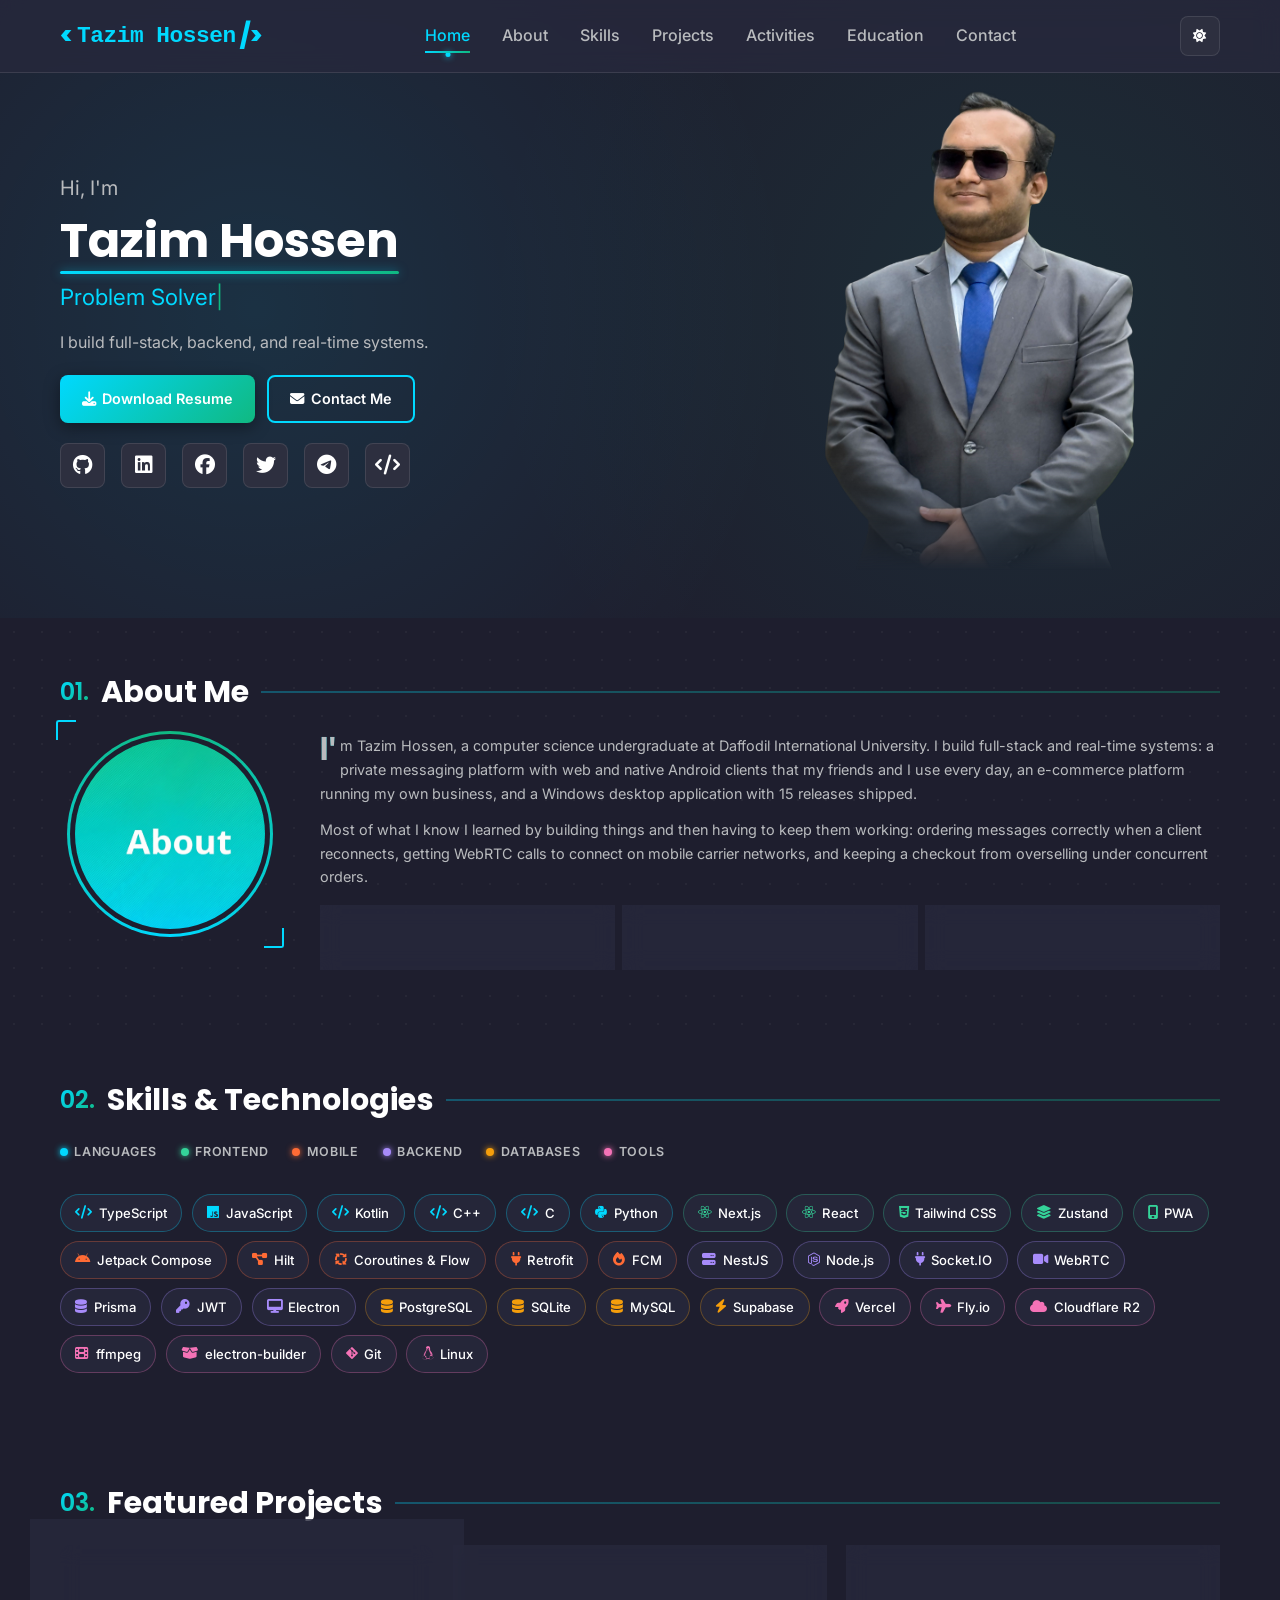
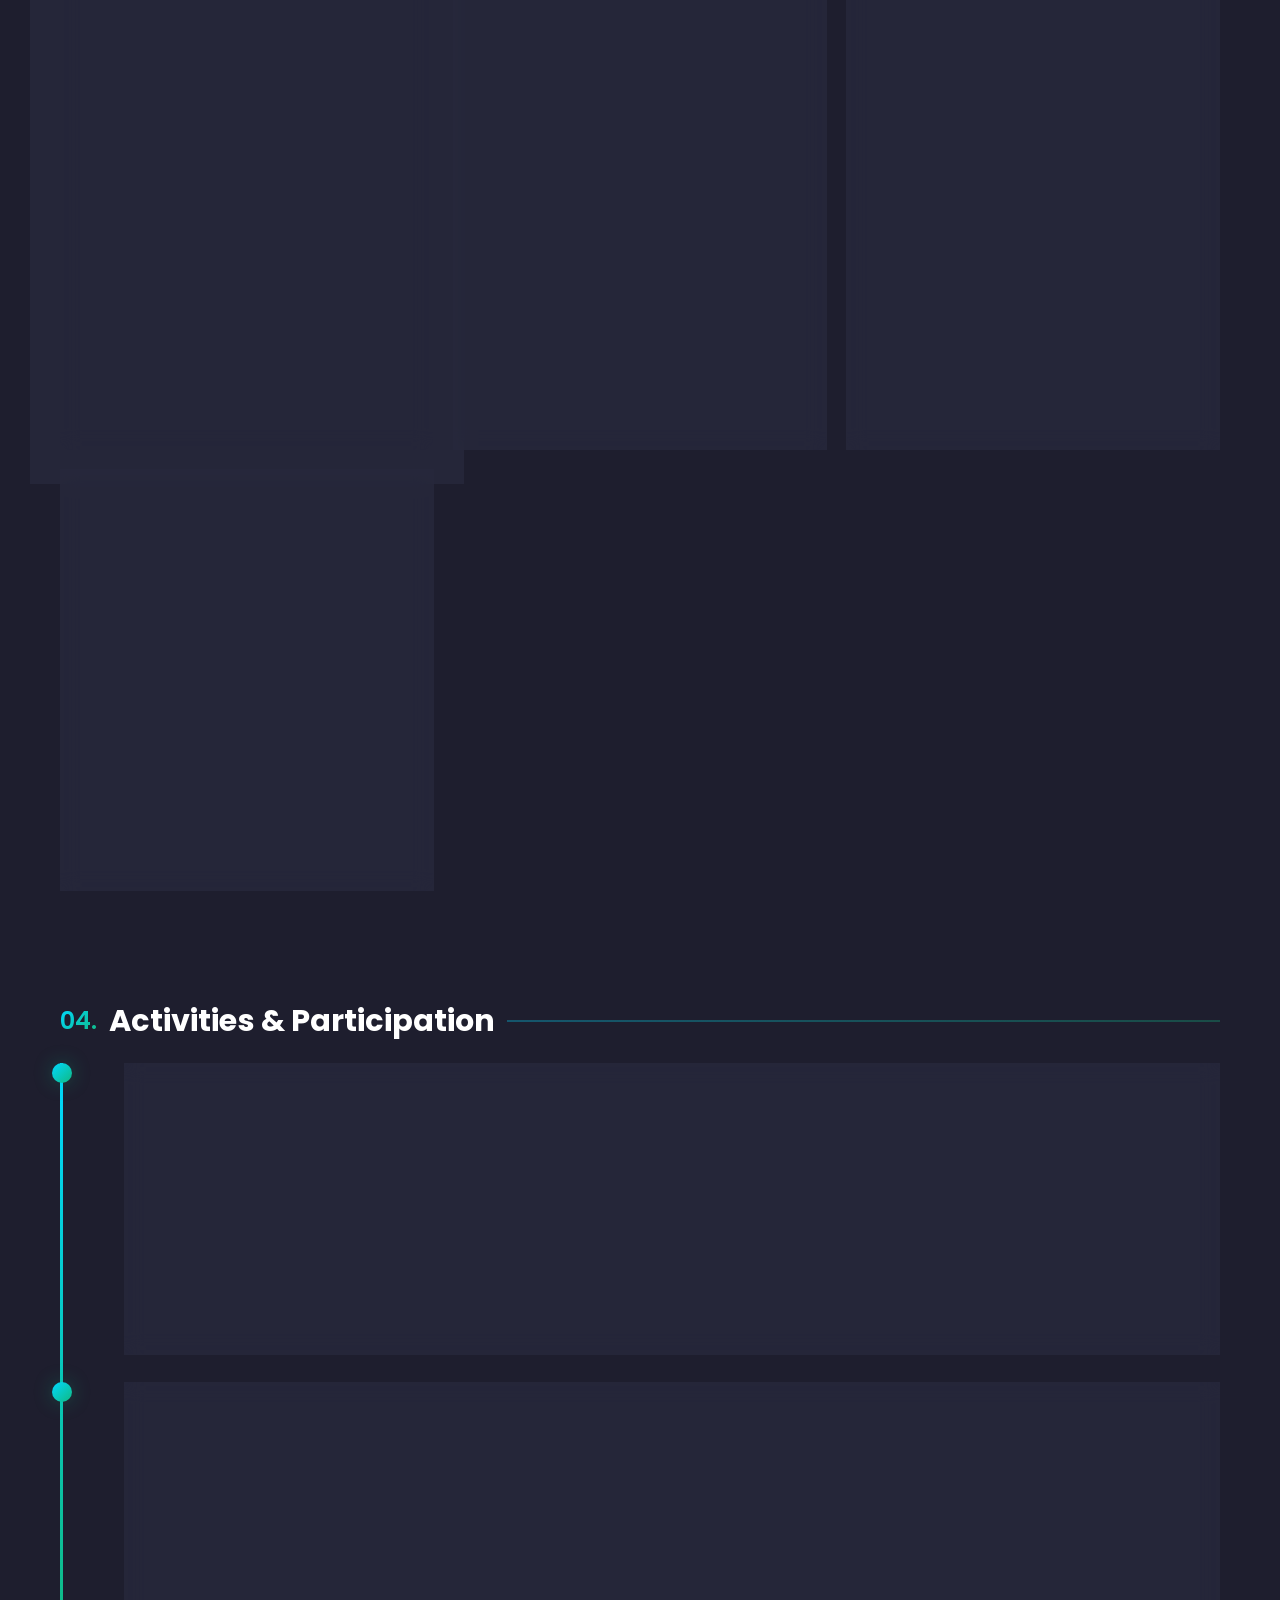
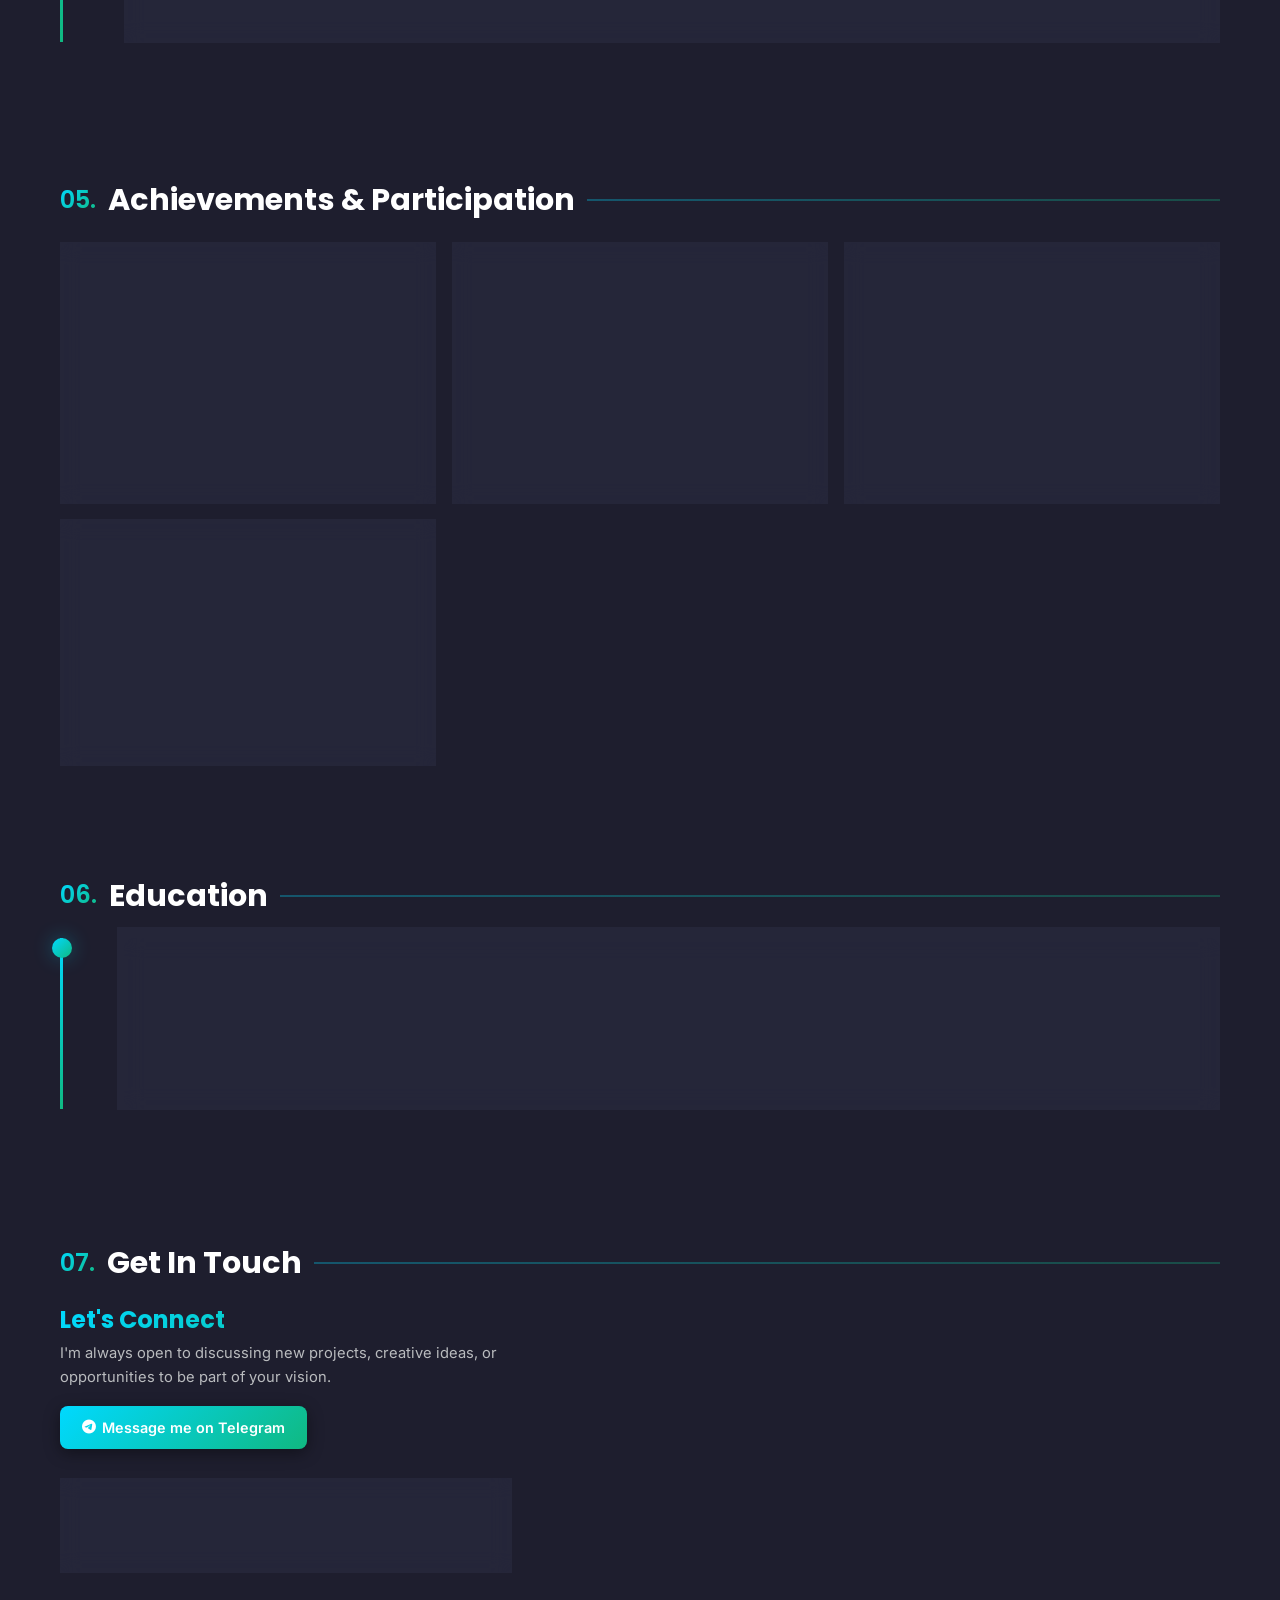
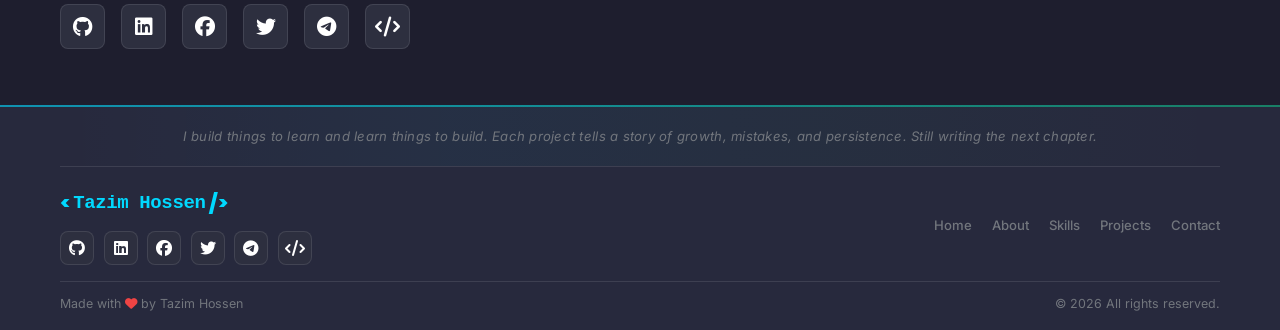
==== index.html @ f62562db "Remove every em and en dash from the site 72 of them across the pages, the data file and the resume." ====
<!DOCTYPE html>
<html lang="en">
<head>
    <meta charset="UTF-8">
    <meta name="viewport" content="width=device-width, initial-scale=1.0">
    <meta name="description" content="Portfolio of a Junior Software Engineer specializing in full-stack web development">
    <meta name="keywords" content="Software Engineer, Web Developer, Portfolio, Bangladesh, Full-stack Developer">
    <meta name="author" content="">
    
    <!-- Open Graph Meta Tags -->
    <meta property="og:title" content="Portfolio - Junior Software Engineer">
    <meta property="og:description" content="Explore my portfolio showcasing web development projects and skills">
    <meta property="og:type" content="website">
    <meta property="og:image" content="assets/images/og-image.jpg">
    
    <title>Tazim Hossen | Portfolio | Computer Science Student | Software Engineering</title>

    <link rel="icon"
type="image/png"
sizes="512x512"
href="/favicon.png">

<meta
name="description"
content="Portfolio of Tazim Hossen, Computer Science student at Daffodil International University. Projects, software development, AI and research interests.">

<meta name="author" content="Tazim Hossen">

<link rel="canonical" href="https://tazim.dev">

<meta property="og:title"
content="Tazim Hossen | Portfolio">

<meta
property="og:description"
content="Projects, software development, AI and research interests">

<meta property="og:url"
content="https://tazim.dev">

<meta property="og:type"
content="website">

<meta property="og:image"
content="https://tazim.dev/og.png">

<script type="application/ld+json">
{
"@context":"https://schema.org",
"@type":"Person",
"name":"Tazim Hossen",
"url":"https://tazim.dev",
"jobTitle":"Computer Science Student",
"alumniOf":"Daffodil International University",
"sameAs":[
"https://github.com/cthboss001",
"https://www.linkedin.com/in/tazimhossen/",
"https://www.youtube.com/@tazimhossen"
]
}
</script>
    
    <!-- Google Fonts -->
    <link rel="preconnect" href="https://fonts.googleapis.com">
    <link rel="preconnect" href="https://fonts.gstatic.com" crossorigin>
    <link href="https://fonts.googleapis.com/css2?family=Inter:wght@300;400;500;600;700&family=Poppins:wght@300;400;500;600;700;800&display=swap" rel="stylesheet">
    
    <!-- Font Awesome 6 -->
    <link rel="stylesheet" href="https://cdnjs.cloudflare.com/ajax/libs/font-awesome/6.4.0/css/all.min.css">
    
    <!-- Custom CSS -->
    <link rel="stylesheet" href="css/style.css">
</head>
<body>

    <!-- Navigation -->
    <nav class="navbar" id="navbar">
        <div class="container nav-container">
            <a href="#home" class="logo">
                <span class="logo-bracket">&lt;</span>
                <span class="logo-text" id="nav-name">Tazim Hossen</span>
                <span class="logo-bracket">/&gt;</span>
            </a>
            
            <ul class="nav-menu" id="nav-menu">
                <li><a href="#home" class="nav-link active">Home</a></li>
                <li><a href="#about" class="nav-link">About</a></li>
                <li><a href="#skills" class="nav-link">Skills</a></li>
                <li><a href="#projects" class="nav-link">Projects</a></li>
                <li><a href="#experience" class="nav-link">Activities</a></li>
                <li><a href="#education" class="nav-link">Education</a></li>
                <li><a href="#contact" class="nav-link">Contact</a></li>
            </ul>
            
            <div class="nav-actions">
                <button class="theme-toggle" id="theme-toggle" aria-label="Toggle dark/light mode">
                    <i class="fas fa-moon"></i>
                </button>
                <button class="hamburger" id="hamburger" aria-label="Toggle menu">
                    <span></span>
                    <span></span>
                    <span></span>
                </button>
            </div>
        </div>
    </nav>

    <!-- Hero Section -->
    <section class="hero" id="home">
        <div class="hero-background"></div>
        <div class="container hero-container">
            <div class="hero-content">
                <div class="hero-text">
                    <p class="hero-greeting">Hi, I'm</p>
                    <h1 class="hero-name" id="hero-name">Tazim Hossen</h1>
                    <div class="hero-title">
                        <span class="typing-text" id="typing-text"></span>
                        <span class="cursor">|</span>
                    </div>
                    <p class="hero-description" id="hero-description">
                        I build full-stack, backend, and real-time systems.
                    </p>
                    <div class="hero-buttons">
                        <a href="assets/Tazim_Hossen_Resume.html" class="btn btn-primary" id="download-resume">
                            <i class="fas fa-download"></i>
                            Download Resume
                        </a>
                        <a href="#contact" class="btn btn-secondary">
                            <i class="fas fa-envelope"></i>
                            Contact Me
                        </a>
                    </div>
                    <div class="hero-social" id="hero-social">
                        <!-- Social icons will be inserted by JS -->
                    </div>
                </div>
                <div class="hero-image">
                    <div class="image-wrapper" id="image-wrapper">
                        <img src="assets/images/unnamed.png" alt="Profile" id="profile-image" loading="lazy">
                    </div>
                </div>
            </div>
        </div>
        <div class="scroll-indicator">
            <a href="#about">
                <i class="fas fa-chevron-down"></i>
            </a>
        </div>
    </section>

    <!-- About Section -->
    <section class="about section" id="about">
        <div class="container">
            <h2 class="section-title">
                <span class="title-number">01.</span>
                About Me
                <span class="title-line"></span>
            </h2>
            <div class="about-content">
                <div class="about-image">
                    <div class="about-image-wrapper">
                        <img src="assets/images/about.jpg" alt="About" loading="lazy">
                        <div class="about-image-border"></div>
                    </div>
                </div>
                <div class="about-text">
                    <p class="about-bio" id="about-bio"></p>
                    <p class="about-objective" id="about-objective"></p>
                    <div class="about-info">
                        <div class="info-card" id="info-location">
                            <i class="fas fa-map-marker-alt"></i>
                            <div>
                                <span class="info-label">Location</span>
                                <span class="info-value"></span>
                            </div>
                        </div>
                        <div class="info-card" id="info-email">
                            <i class="fas fa-envelope"></i>
                            <div>
                                <span class="info-label">Email</span>
                                <span class="info-value"></span>
                            </div>
                        </div>
                        <div class="info-card" id="info-telegram">
                            <i class="fab fa-telegram-plane"></i>
                            <div>
                                <span class="info-label">Telegram</span>
                                <a class="info-value" id="info-telegram-link" target="_blank"></a>
                            </div>
                        </div>
                    </div>
                </div>
            </div>
        </div>
    </section>

    <!-- Skills Section -->
    <section class="skills section" id="skills">
        <div class="container">
            <h2 class="section-title">
                <span class="title-number">02.</span>
                Skills & Technologies
                <span class="title-line"></span>
            </h2>
        </div>
        <div class="container">
            <div class="skill-legend" id="skill-legend"></div>
            <div class="skill-wall" id="skill-wall"></div>
        </div>
    </section>

    <!-- Projects Section -->
    <section class="projects section" id="projects">
        <div class="container">
            <h2 class="section-title">
                <span class="title-number">03.</span>
                Featured Projects
                <span class="title-line"></span>
            </h2>
            <div class="projects-grid" id="projects-grid">
                <!-- Projects will be inserted by JS -->
            </div>
        </div>
    </section>

    <!-- Experience Section -->
    <section class="experience section" id="experience">
        <div class="container">
            <h2 class="section-title">
                <span class="title-number">04.</span>
                Activities & Participation
                <span class="title-line"></span>
            </h2>
            <div class="experience-timeline" id="experience-timeline">
                <!-- Experience items will be inserted by JS -->
            </div>
        </div>
    </section>

    <!-- Certifications Section -->
    <section class="certifications section" id="certifications">
        <div class="container">
            <h2 class="section-title">
                <span class="title-number">05.</span>
                Achievements & Participation
                <span class="title-line"></span>
            </h2>
            <div class="certifications-grid" id="certifications-grid">
                <!-- Certifications will be inserted by JS -->
            </div>
        </div>
    </section>

    <!-- Education Section -->
    <section class="education section" id="education">
        <div class="container">
            <h2 class="section-title">
                <span class="title-number">06.</span>
                Education
                <span class="title-line"></span>
            </h2>
            <div class="education-timeline" id="education-timeline">
                <!-- Education items will be inserted by JS -->
            </div>
        </div>
    </section>

    <!-- Contact Section -->
    <section class="contact section" id="contact">
        <div class="container">
            <h2 class="section-title">
                <span class="title-number">07.</span>
                Get In Touch
                <span class="title-line"></span>
            </h2>
            <div class="contact-content contact-centered">
                <div class="contact-info">
                    <h3>Let's Connect</h3>
                    <p>I'm always open to discussing new projects, creative ideas, or opportunities to be part of your vision.</p>
                    <div class="connect-cta">
                        <a href="https://t.me/tazimhossen001" target="_blank" rel="noopener noreferrer" class="btn btn-primary connect-telegram">
                            <i class="fa-brands fa-telegram"></i>
                            Message me on Telegram
                        </a>
                    </div>
                    <div class="contact-details">
                        <div class="contact-item" id="contact-email">
                            <i class="fas fa-envelope"></i>
                            <div>
                                <span class="contact-label">Email</span>
                                <a href="mailto:contact@tazim.dev" class="contact-value">contact@tazim.dev</a>
                            </div>
                        </div>
                    </div>
                    <div class="contact-social" id="contact-social">
                        <!-- Social icons will be inserted by JS -->
                    </div>
                </div>
            </div>
        </div>
    </section>

    <!-- Footer -->
    <footer class="footer">
        <!-- gradient top line handled by CSS ::before -->
        <div class="container">

            <!-- Motto banner -->
            <div class="footer-motto">
                <span class="footer-motto-text">I build things to learn and learn things to build. Each project tells a story of growth, mistakes, and persistence. Still writing the next chapter.</span>
            </div>

            <!-- Main row -->
            <div class="footer-main">
                <!-- Brand -->
                <div class="footer-brand">
                    <div class="footer-logo">
                        <span class="logo-bracket">&lt;</span>
                        <span class="logo-text" id="footer-name">Tazim Hossen</span>
                        <span class="logo-bracket">/&gt;</span>
                    </div>
                    <div class="footer-social" id="footer-social"></div>
                </div>

                <!-- Visitor Stats -->
                <div class="visitor-stats" id="visitor-widget" aria-label="Site visitor statistics">
                    <div class="visitor-stat">
                        <i class="fas fa-eye" aria-hidden="true"></i>
                        <div class="visitor-stat-content">
                            <span class="visitor-label">Today</span>
                            <span class="visitor-count" id="stat-daily">…</span>
                        </div>
                    </div>
                    <div class="visitor-divider" aria-hidden="true"></div>
                    <div class="visitor-stat">
                        <i class="fas fa-users" aria-hidden="true"></i>
                        <div class="visitor-stat-content">
                            <span class="visitor-label">All-time</span>
                            <span class="visitor-count" id="stat-alltime">…</span>
                        </div>
                    </div>
                </div>

                <!-- Nav -->
                <nav class="footer-nav">
                    <a href="#home">Home</a>
                    <a href="#about">About</a>
                    <a href="#skills">Skills</a>
                    <a href="#projects">Projects</a>
                    <a href="#contact">Contact</a>
                </nav>
            </div>

            <!-- Bottom bar -->
            <div class="footer-bottom">
                <p>Made with <i class="fas fa-heart"></i> by <span id="footer-author">Tazim Hossen</span></p>
                <p>&copy; <span id="current-year"></span> All rights reserved.</p>
            </div>

        </div>
    </footer>

    <!-- Scroll to Top Button -->
    <button class="scroll-top" id="scroll-top" aria-label="Scroll to top">
        <i class="fas fa-arrow-up"></i>
    </button>

    <!-- Scroll Progress Bar -->
    <div class="scroll-progress" id="scroll-progress"></div>

    <!-- Scripts -->
    <script src="js/data.js"></script>
    <script src="js/script.js"></script>
    <script src="js/visitors.js"></script>

</body>
</html>
---- css/style.css ----
/* ========================================
   Discord-Inspired Portfolio - CSS
   Color Theme: Cyan (#00D9FF / #0891B2) & Light Green (#10B981 / #34D399)
   ======================================== */

/* ========================================
   CSS Custom Properties (Easy Theming)
   ======================================== */
:root {
  /* Primary Colors */
  --color-cyan: #00D9FF;
  --color-cyan-dark: #0891B2;
  --color-green: #10B981;
  --color-green-light: #34D399;
  
  /* Background Colors - Dark Theme */
  --bg-primary: #1e1e2e;
  --bg-secondary: #27293d;
  --bg-tertiary: #2d2f3f;
  --bg-card: rgba(39, 41, 61, 0.8);
  
  /* Text Colors */
  --text-primary: #ffffff;
  --text-secondary: #b9bbbe;
  --text-muted: #72767d;
  
  /* Accent Colors */
  --accent-gradient: linear-gradient(135deg, var(--color-cyan), var(--color-green));
  --accent-gradient-hover: linear-gradient(135deg, var(--color-green), var(--color-cyan));
  
  /* UI Colors */
  --border-color: rgba(255, 255, 255, 0.1);
  --shadow-sm: 0 2px 8px rgba(0, 0, 0, 0.3);
  --shadow-md: 0 4px 16px rgba(0, 0, 0, 0.4);
  --shadow-lg: 0 8px 32px rgba(0, 0, 0, 0.5);
  --shadow-glow-cyan: 0 0 20px rgba(0, 217, 255, 0.3);
  --shadow-glow-green: 0 0 20px rgba(16, 185, 129, 0.3);
  
  /* Spacing */
  --spacing-xs: 0.25rem;
  --spacing-sm: 0.75rem;
  --spacing-md: 1.25rem;
  --spacing-lg: 2rem;
  --spacing-xl: 3.5rem;
  
  /* Border Radius */
  --radius-sm: 4px;
  --radius-md: 8px;
  --radius-lg: 12px;
  --radius-xl: 16px;
  --radius-full: 50%;
  
  /* Transitions */
  --transition-fast: 0.2s ease;
  --transition-base: 0.3s ease;
  --transition-slow: 0.5s ease;
  
  /* Fonts */
  --font-primary: 'Inter', sans-serif;
  --font-headings: 'Poppins', sans-serif;
}

/* Light Theme */
[data-theme="light"] {
  --bg-primary: #f5f7fa;
  --bg-secondary: #ffffff;
  --bg-tertiary: #e5e7eb;
  --bg-card: rgba(255, 255, 255, 0.8);
  
  --text-primary: #1e1e2e;
  --text-secondary: #4b5563;
  --text-muted: #9ca3af;
  
  --border-color: rgba(0, 0, 0, 0.1);
  --shadow-sm: 0 2px 8px rgba(0, 0, 0, 0.1);
  --shadow-md: 0 4px 16px rgba(0, 0, 0, 0.15);
  --shadow-lg: 0 8px 32px rgba(0, 0, 0, 0.2);
}

/* ========================================
   Base Styles
   ======================================== */
* {
  margin: 0;
  padding: 0;
  box-sizing: border-box;
}

html {
  scroll-behavior: smooth;
  scroll-padding-top: 80px;
}

body {
  font-family: var(--font-primary);
  background-color: var(--bg-primary);
  color: var(--text-primary);
  line-height: 1.6;
  overflow-x: hidden;
  transition: background-color var(--transition-base), color var(--transition-base);
}

.container {
  max-width: 1200px;
  margin: 0 auto;
  padding: 0 var(--spacing-md);
}

.section {
  padding: var(--spacing-xl) 0;
  position: relative;
}

/* ========================================
   Typography
   ======================================== */
h1, h2, h3, h4, h5, h6 {
  font-family: var(--font-headings);
  font-weight: 700;
  line-height: 1.2;
}

.section-title {
  font-size: 1.9rem;
  margin-bottom: 1.5rem;
  display: flex;
  align-items: center;
  gap: 0.75rem;
  color: var(--text-primary);
}

.title-number {
  font-size: 1.5rem;
  background: var(--accent-gradient);
  -webkit-background-clip: text;
  -webkit-text-fill-color: transparent;
  background-clip: text;
  font-weight: 600;
}

.title-line {
  flex: 1;
  height: 2px;
  background: var(--accent-gradient);
  opacity: 0.3;
}

/* ========================================
   Buttons
   ======================================== */
.btn {
  display: inline-flex;
  align-items: center;
  gap: 0.4rem;
  padding: 0.65rem 1.35rem;
  border-radius: var(--radius-md);
  font-weight: 600;
  text-decoration: none;
  transition: all var(--transition-base);
  cursor: pointer;
  border: none;
  font-size: 0.9rem;
  font-family: var(--font-primary);
}

.btn-primary {
  background: var(--accent-gradient);
  color: white;
  box-shadow: var(--shadow-md);
}

.btn-primary:hover {
  transform: translateY(-2px);
  box-shadow: var(--shadow-glow-cyan), var(--shadow-md);
}

.btn-secondary {
  background: transparent;
  color: var(--text-primary);
  border: 2px solid var(--color-cyan);
}

.btn-secondary:hover {
  background: var(--color-cyan);
  color: white;
  box-shadow: var(--shadow-glow-cyan);
}

/* ========================================
   Navigation Bar
   ======================================== */
.navbar {
  position: fixed;
  top: 0;
  left: 0;
  right: 0;
  z-index: 1000;
  background: var(--bg-card);
  backdrop-filter: blur(10px);
  -webkit-backdrop-filter: blur(10px);
  border-bottom: 1px solid var(--border-color);
  transition: all var(--transition-base);
}

.navbar.scrolled {
  box-shadow: var(--shadow-md);
}

.nav-container {
  display: flex;
  justify-content: space-between;
  align-items: center;
  padding: 1rem var(--spacing-md);
}

.logo {
  font-size: 1.5rem;
  font-weight: 700;
  text-decoration: none;
  color: var(--text-primary);
  font-family: var(--font-headings);
  display: flex;
  align-items: center;
  gap: 0.25rem;
}

.logo-bracket {
  color: var(--color-cyan);
  font-weight: 800;
}

.logo-text {
  font-family: 'Courier New', monospace;
  font-size: 0.95em;
  color: var(--color-cyan);
  letter-spacing: -0.02em;
}

.nav-menu {
  display: flex;
  list-style: none;
  gap: 2rem;
}

.nav-link {
  color: var(--text-secondary);
  text-decoration: none;
  font-weight: 500;
  transition: color var(--transition-fast);
  position: relative;
  padding: 0.5rem 0;
}

.nav-link::after {
  content: '';
  position: absolute;
  bottom: 0;
  left: 0;
  width: 0;
  height: 2px;
  background: var(--accent-gradient);
  transition: width var(--transition-base);
}

.nav-link:hover,
.nav-link.active {
  color: var(--color-cyan);
}

.nav-link:hover::after,
.nav-link.active::after {
  width: 100%;
}

.nav-actions {
  display: flex;
  align-items: center;
  gap: 1rem;
}

.theme-toggle {
  background: var(--bg-tertiary);
  border: 1px solid var(--border-color);
  color: var(--text-primary);
  width: 40px;
  height: 40px;
  border-radius: var(--radius-md);
  cursor: pointer;
  display: flex;
  align-items: center;
  justify-content: center;
  transition: all var(--transition-base);
}

.theme-toggle:hover {
  background: var(--accent-gradient);
  color: white;
  transform: rotate(15deg);
}

.hamburger {
  display: none;
  flex-direction: column;
  gap: 5px;
  background: transparent;
  border: none;
  cursor: pointer;
  padding: 5px;
}

.hamburger span {
  width: 25px;
  height: 3px;
  background: var(--color-cyan);
  border-radius: 2px;
  transition: all var(--transition-base);
}

.hamburger.active span:nth-child(1) {
  transform: rotate(45deg) translateY(8px);
}

.hamburger.active span:nth-child(2) {
  opacity: 0;
}

.hamburger.active span:nth-child(3) {
  transform: rotate(-45deg) translateY(-8px);
}

/* ========================================
   Hero Section
   ======================================== */
.hero {
  min-height: unset;
  display: flex;
  align-items: center;
  justify-content: center;
  position: relative;
  padding: 90px 0 3rem;
  overflow: hidden;
}

.hero-background {
  position: absolute;
  top: 0;
  left: 0;
  right: 0;
  bottom: 0;
  background: 
    radial-gradient(circle at 20% 50%, rgba(0, 217, 255, 0.1) 0%, transparent 50%),
    radial-gradient(circle at 80% 50%, rgba(16, 185, 129, 0.1) 0%, transparent 50%);
  animation: bgFloat 10s ease-in-out infinite;
  z-index: -1;
}

@keyframes bgFloat {
  0%, 100% { transform: translate(0, 0); }
  50% { transform: translate(20px, -20px); }
}

.hero-container {
  width: 100%;
  position: relative;
  z-index: 1;
}

.hero-content {
  display: grid;
  grid-template-columns: 1fr auto;
  gap: 2.5rem;
  align-items: center;
}

.hero-text {
  animation: fadeInLeft 1s ease-out;
}

.hero-greeting {
  font-size: 1.25rem;
  color: var(--text-secondary);
  margin-bottom: 0.5rem;
}

.hero-name {
  font-size: 3rem;
  margin-bottom: 0.6rem;
  color: var(--text-primary);
  position: relative;
  display: inline-block;
}

.hero-name::after {
  content: '';
  position: absolute;
  left: 0;
  bottom: -4px;
  width: 100%;
  height: 3px;
  background: var(--accent-gradient);
  border-radius: 2px;
  box-shadow: 0 0 10px rgba(0,217,255,0.5);
}

.hero-title {
  font-size: 1.4rem;
  color: var(--text-secondary);
  margin-bottom: 0.9rem;
  min-height: 2rem;
  display: flex;
  align-items: center;
}

.typing-text {
  color: var(--color-cyan);
}

.cursor {
  color: var(--color-green);
  animation: blink 1s infinite;
}

@keyframes blink {
  0%, 50% { opacity: 1; }
  51%, 100% { opacity: 0; }
}

.hero-description {
  font-size: 1rem;
  color: var(--text-secondary);
  margin-bottom: 1.25rem;
  max-width: 600px;
}

.hero-buttons {
  display: flex;
  gap: 0.75rem;
  margin-bottom: 1.25rem;
  flex-wrap: wrap;
}

.hero-social {
  display: flex;
  gap: 1rem;
}

.social-icon {
  width: 45px;
  height: 45px;
  display: flex;
  align-items: center;
  justify-content: center;
  background: var(--bg-tertiary);
  border: 1px solid var(--border-color);
  border-radius: var(--radius-md);
  color: var(--text-primary);
  text-decoration: none;
  font-size: 1.25rem;
  transition: all var(--transition-base);
}

.social-icon:hover {
  background: var(--accent-gradient);
  color: white;
  transform: translateY(-3px);
  box-shadow: var(--shadow-glow-cyan);
}

.hero-image {
  display: flex;
  justify-content: center;
}

.image-wrapper {
  position: relative;
  width: 100%;
  max-width: 480px;
  aspect-ratio: 1 / 1;
  display: flex;
  align-items: flex-end;
  justify-content: center;
}

.image-wrapper img {
  width: 100%;
  height: 100%;
  object-fit: contain;
  object-position: bottom center;
  position: relative;
  z-index: 3;
  /* Fade the bottom so the cutout blends into the page instead of a hard edge */
  -webkit-mask-image: linear-gradient(to bottom, #000 76%, transparent 100%);
  mask-image: linear-gradient(to bottom, #000 76%, transparent 100%);
}

@keyframes spinRing {
  to { transform: rotate(360deg); }
}

.scroll-indicator {
  display: none;
}

.scroll-indicator a {
  color: var(--color-cyan);
  font-size: 2rem;
  text-decoration: none;
}

@keyframes bounce {
  0%, 100% { transform: translateX(-50%) translateY(0); }
  50% { transform: translateX(-50%) translateY(-10px); }
}

@keyframes fadeInLeft {
  from {
    opacity: 0;
    transform: translateX(-50px);
  }
  to {
    opacity: 1;
    transform: translateX(0);
  }
}

@keyframes fadeInRight {
  from {
    opacity: 0;
    transform: translateX(50px);
  }
  to {
    opacity: 1;
    transform: translateX(0);
  }
}

/* ========================================
   About Section
   ======================================== */
.about {
  position: relative;
}

.about::before {
  content: '';
  position: absolute;
  inset: 0;
  background-image: radial-gradient(circle, rgba(255,255,255,0.04) 1px, transparent 1px);
  background-size: 28px 28px;
  pointer-events: none;
  z-index: 0;
}

.about .container { position: relative; z-index: 1; }

.about-content {
  display: grid;
  grid-template-columns: 220px 1fr;
  gap: 2.5rem;
  align-items: start;
}

/* Image, circular with corner bracket decorators */
.about-image {
  display: flex;
  justify-content: center;
}

.about-image-wrapper {
  position: relative;
  width: 200px;
  height: 200px;
}

.about-image-wrapper img {
  width: 100%;
  height: 100%;
  object-fit: cover;
  object-position: top center;
  border-radius: 50%;
  padding: 5px;
  background: var(--bg-primary);
  position: relative;
  z-index: 3;
  box-sizing: border-box;
}

/* Spinning ring same as hero */
.about-image-wrapper::before {
  content: '';
  position: absolute;
  inset: -3px;
  border-radius: 50%;
  background: conic-gradient(from 0deg, var(--color-green), var(--color-cyan), var(--color-green));
  animation: spinRing 6s linear infinite;
  z-index: 1;
}

.about-image-wrapper::after {
  content: '';
  position: absolute;
  inset: 3px;
  border-radius: 50%;
  background: var(--bg-primary);
  z-index: 2;
}

/* Bracket corners */
.about-image-border {
  position: absolute;
  inset: -14px;
  z-index: 4;
  pointer-events: none;
}

.about-image-border::before,
.about-image-border::after {
  content: '';
  position: absolute;
  width: 18px;
  height: 18px;
  border-color: var(--color-cyan);
  border-style: solid;
  transition: all var(--transition-base);
}

.about-image-border::before {
  top: 0; left: 0;
  border-width: 2px 0 0 2px;
  border-radius: 3px 0 0 0;
}

.about-image-border::after {
  bottom: 0; right: 0;
  border-width: 0 2px 2px 0;
  border-radius: 0 0 3px 0;
}

.about-image-wrapper:hover .about-image-border::before,
.about-image-wrapper:hover .about-image-border::after {
  border-color: var(--color-green);
  width: 24px;
  height: 24px;
}

/* Text side */
.about-bio,
.about-objective {
  margin-bottom: 0.75rem;
  color: var(--text-secondary);
  line-height: 1.65;
  font-size: 0.9rem;
}

/* Highlight first letter of bio */
.about-bio::first-letter {
  font-size: 2.2em;
  font-weight: 700;
  float: left;
  line-height: 0.85;
  margin: 0.05em 0.08em 0 0;
  background: var(--accent-gradient);
  -webkit-background-clip: text;
  -webkit-text-fill-color: transparent;
  background-clip: text;
}

/* Info cards, left accent bar style */
.about-info {
  display: grid;
  grid-template-columns: repeat(3, 1fr);
  gap: 0.5rem;
  margin-top: 1rem;
}

.info-card {
  background: var(--bg-card);
  backdrop-filter: blur(10px);
  -webkit-backdrop-filter: blur(10px);
  padding: 0.7rem 0.9rem;
  border-radius: var(--radius-md);
  border: 1px solid var(--border-color);
  border-left: 3px solid var(--color-cyan);
  display: flex;
  gap: 0.6rem;
  align-items: center;
  transition: all var(--transition-base);
}

.info-card:hover {
  transform: translateX(4px);
  border-left-color: var(--color-green);
  box-shadow: var(--shadow-sm);
}

.info-card i {
  font-size: 1.1rem;
  color: var(--color-cyan);
  flex-shrink: 0;
}

.info-card div {
  display: flex;
  flex-direction: column;
  min-width: 0;
}

.info-label {
  font-size: 0.7rem;
  color: var(--text-muted);
  margin-bottom: 0.1rem;
  text-transform: uppercase;
  letter-spacing: 0.05em;
}

.info-value {
  font-weight: 600;
  font-size: 0.82rem;
  color: var(--text-primary);
  white-space: nowrap;
  overflow: hidden;
  text-overflow: ellipsis;
}

@media (max-width: 1024px) {
  .about-content {
    grid-template-columns: 1fr;
  }
  .about-info {
    grid-template-columns: repeat(3, 1fr);
  }
}

@media (max-width: 600px) {
  .about-info {
    grid-template-columns: 1fr;
  }
  .about-image-wrapper {
    width: 160px;
    height: 160px;
  }
}

/* ========================================
   Education Section
   ======================================== */
.education-timeline {
  position: relative;
  padding-left: 2rem;
}

.education-timeline::before {
  content: '';
  position: absolute;
  left: 0;
  top: 0;
  bottom: 0;
  width: 3px;
  background: var(--accent-gradient);
}

.education-item {
  position: relative;
  margin-bottom: 1.5rem;
  padding-left: 2rem;
}

.education-item::before {
  content: '';
  position: absolute;
  left: -2.5rem;
  top: 0;
  width: 20px;
  height: 20px;
  border-radius: 50%;
  background: var(--accent-gradient);
  box-shadow: var(--shadow-glow-cyan);
  z-index: 2;
}

.education-card {
  background: var(--bg-card);
  backdrop-filter: blur(10px);
  -webkit-backdrop-filter: blur(10px);
  padding: 1.1rem 1.4rem;
  border-radius: var(--radius-lg);
  border: 1px solid var(--border-color);
  transition: all var(--transition-base);
}

.education-card:hover {
  transform: translateX(10px);
  box-shadow: var(--shadow-lg);
  border-color: var(--color-cyan);
}

.education-header {
  display: flex;
  align-items: start;
  gap: 1rem;
  margin-bottom: 1rem;
}

.education-logo {
  font-size: 2.5rem;
  filter: drop-shadow(0 0 10px var(--color-cyan));
}

.education-info h3 {
  font-size: 1.1rem;
  margin-bottom: 0.25rem;
  color: var(--text-primary);
}

.education-institution {
  color: var(--color-cyan);
  font-weight: 600;
  margin-bottom: 0.25rem;
}

.education-meta {
  display: flex;
  gap: 1rem;
  flex-wrap: wrap;
  color: var(--text-muted);
  font-size: 0.875rem;
}

.education-meta span {
  display: flex;
  align-items: center;
  gap: 0.5rem;
}

.education-cgpa {
  color: var(--color-green);
  font-weight: 700;
  font-size: 1rem;
}

.education-achievements {
  margin-top: 0.6rem;
  padding-top: 0.6rem;
  border-top: 1px solid var(--border-color);
}

.education-achievements ul {
  list-style: none;
  padding: 0;
}

.education-achievements li {
  padding: 0.25rem 0;
  font-size: 0.87rem;
  color: var(--text-secondary);
  position: relative;
  padding-left: 1.5rem;
}

.education-achievements li::before {
  content: '▹';
  position: absolute;
  left: 0;
  color: var(--color-cyan);
  font-size: 1.2rem;
}

/* ========================================
   Skills Section
   ======================================== */
.skills-container {
  display: grid;
  grid-template-columns: repeat(auto-fit, minmax(340px, 1fr));
  gap: 1.25rem;
}

.skill-category {
  background: var(--bg-card);
  backdrop-filter: blur(10px);
  -webkit-backdrop-filter: blur(10px);
  padding: 1.25rem 1.5rem;
  border-radius: var(--radius-lg);
  border: 1px solid var(--border-color);
  transition: all var(--transition-base);
}

.skill-category:hover {
  box-shadow: var(--shadow-lg);
  border-color: var(--color-cyan);
}

.category-title {
  font-size: 1rem;
  margin-bottom: 0.875rem;
  display: flex;
  align-items: center;
  gap: 0.5rem;
  color: var(--text-primary);
  text-transform: uppercase;
  letter-spacing: 0.05em;
}

.category-title i {
  color: var(--color-cyan);
  font-size: 0.9rem;
}

.skills-grid {
  display: flex;
  flex-wrap: wrap;
  gap: 0.5rem;
}

.skill-card {
  background: var(--bg-tertiary);
  padding: 0.4rem 0.75rem;
  border-radius: var(--radius-sm);
  border: 1px solid var(--border-color);
  transition: all var(--transition-base);
  position: relative;
  overflow: hidden;
}

.skill-card::before {
  content: '';
  position: absolute;
  top: 0;
  left: 0;
  width: 100%;
  height: 3px;
  background: var(--accent-gradient);
  transform: scaleX(0);
  transform-origin: left;
  transition: transform var(--transition-base);
}

.skill-card:hover {
  transform: translateY(-5px);
  box-shadow: var(--shadow-glow-cyan);
  border-color: var(--color-cyan);
}

.skill-card:hover::before {
  transform: scaleX(1);
}

.skill-header {
  display: flex;
  justify-content: space-between;
  align-items: center;
  margin-bottom: 0;
  gap: 0.5rem;
}

.skill-name {
  display: flex;
  align-items: center;
  gap: 0.4rem;
  font-weight: 500;
  font-size: 0.85rem;
  color: var(--text-primary);
}

.skill-name i {
  color: var(--color-cyan);
  font-size: 0.9rem;
}

.skill-level {
  font-weight: 700;
  color: var(--color-green);
}

.skill-progress {
  width: 100%;
  height: 6px;
  background: var(--bg-secondary);
  border-radius: 3px;
  overflow: hidden;
}

.skill-progress-bar {
  height: 100%;
  background: var(--accent-gradient);
  border-radius: 3px;
  transition: width 1s ease;
  width: 0;
}

.skill-card:hover .skill-progress-bar {
  width: var(--skill-width);
}

/* ========================================
   Projects Section
   ======================================== */
.project-filters {
  display: flex;
  justify-content: center;
  gap: 1rem;
  margin-bottom: var(--spacing-lg);
  flex-wrap: wrap;
}

.filter-btn {
  padding: 0.75rem 1.5rem;
  background: var(--bg-tertiary);
  border: 1px solid var(--border-color);
  border-radius: var(--radius-md);
  color: var(--text-primary);
  cursor: pointer;
  font-weight: 600;
  transition: all var(--transition-base);
}

.filter-btn:hover,
.filter-btn.active {
  background: var(--accent-gradient);
  color: white;
  border-color: transparent;
  box-shadow: var(--shadow-glow-cyan);
}

.projects-grid {
  display: grid;
  grid-template-columns: repeat(auto-fit, minmax(300px, 1fr));
  gap: 1.25rem;
}

.project-card {
  background: var(--bg-card);
  backdrop-filter: blur(10px);
  -webkit-backdrop-filter: blur(10px);
  border-radius: var(--radius-lg);
  border: 1px solid var(--border-color);
  overflow: hidden;
  transition: all var(--transition-base);
  opacity: 1;
  transform: scale(1);
  display: flex;
  flex-direction: column;
  height: 100%;
}

.project-card.hidden {
  display: none;
}

.project-card:hover {
  transform: translateY(-6px);
  box-shadow: var(--shadow-lg), var(--shadow-glow-cyan);
  border-color: var(--color-cyan);
}

.project-image {
  width: 100%;
  height: 160px;
  flex-shrink: 0;
  overflow: hidden;
  position: relative;
}

.project-image img {
  width: 100%;
  height: 100%;
  object-fit: cover;
  transition: transform var(--transition-slow);
}

.project-card:hover .project-image img {
  transform: scale(1.1);
}

.project-overlay {
  position: absolute;
  top: 0;
  left: 0;
  right: 0;
  bottom: 0;
  background: var(--accent-gradient);
  opacity: 0;
  display: flex;
  align-items: center;
  justify-content: center;
  gap: 1rem;
  transition: opacity var(--transition-base);
}

.project-card:hover .project-overlay {
  opacity: 0.9;
}

.project-link {
  width: 45px;
  height: 45px;
  background: white;
  color: var(--color-cyan);
  border-radius: var(--radius-md);
  display: flex;
  align-items: center;
  justify-content: center;
  text-decoration: none;
  font-size: 1.25rem;
  transition: all var(--transition-fast);
}

.project-link:hover {
  transform: scale(1.1);
}

.project-content {
  padding: 1rem;
  display: flex;
  flex-direction: column;
  flex-grow: 1;
}

.project-title {
  font-size: 1.1rem;
  margin-bottom: 0.4rem;
  color: var(--text-primary);
  display: flex;
  justify-content: space-between;
  align-items: center;
  flex-wrap: wrap;
  gap: 8px;
}

.flagship-badge {
  font-size: 0.75rem;
  background: var(--accent-gradient);
  color: white;
  padding: 4px 10px;
  border-radius: 50px;
  font-weight: 700;
  display: inline-flex;
  align-items: center;
  gap: 4px;
  box-shadow: var(--shadow-glow-cyan);
  text-transform: uppercase;
  letter-spacing: 0.5px;
}

.flagship-card {
  border: 2px solid var(--color-cyan);
  box-shadow: 0 4px 20px rgba(0, 217, 255, 0.15);
}

.flagship-card:hover {
  box-shadow: 0 10px 30px rgba(0, 217, 255, 0.4);
}

.project-description {
  color: var(--text-secondary);
  margin-bottom: 0.75rem;
  font-size: 0.85rem;
  line-height: 1.55;
  display: -webkit-box;
  -webkit-line-clamp: 3;
  -webkit-box-orient: vertical;
  overflow: hidden;
}

.project-technologies {
  display: flex;
  flex-wrap: wrap;
  gap: 0.5rem;
  margin-top: auto;
}

.tech-badge {
  padding: 0.25rem 0.75rem;
  background: var(--bg-tertiary);
  border: 1px solid var(--border-color);
  border-radius: var(--radius-sm);
  color: var(--color-cyan);
  font-size: 0.875rem;
  font-weight: 500;
}

/* ========================================
   Experience Section
   ======================================== */
.experience-timeline {
  position: relative;
  padding-left: 2rem;
}

.experience-timeline::before {
  content: '';
  position: absolute;
  left: 0;
  top: 0;
  bottom: 0;
  width: 3px;
  background: var(--accent-gradient);
}

.experience-item {
  position: relative;
  margin-bottom: 1.75rem;
  padding-left: 2rem;
}

.experience-item::before {
  content: '';
  position: absolute;
  left: -2.5rem;
  top: 0;
  width: 20px;
  height: 20px;
  border-radius: 50%;
  background: var(--accent-gradient);
  box-shadow: var(--shadow-glow-green);
  z-index: 2;
}

.experience-card {
  background: var(--bg-card);
  backdrop-filter: blur(10px);
  -webkit-backdrop-filter: blur(10px);
  padding: 1.25rem 1.5rem;
  border-radius: var(--radius-md);
  border: 1px solid var(--border-color);
  transition: all var(--transition-base);
}

.experience-card:hover {
  transform: translateX(10px);
  box-shadow: var(--shadow-lg);
  border-color: var(--color-green);
}

.experience-header {
  margin-bottom: 1rem;
}

.experience-role {
  font-size: 1.05rem;
  margin-bottom: 0.3rem;
  color: var(--text-primary);
}

.experience-company {
  color: var(--color-green);
  font-weight: 600;
  font-size: 0.875rem;
  margin-bottom: 0.3rem;
}

.experience-meta {
  display: flex;
  gap: 1rem;
  flex-wrap: wrap;
  color: var(--text-muted);
  font-size: 0.78rem;
}

.experience-meta span {
  display: flex;
  align-items: center;
  gap: 0.5rem;
}

.experience-type {
  padding: 0.25rem 0.75rem;
  background: var(--bg-tertiary);
  border-radius: var(--radius-sm);
  color: var(--color-cyan);
  font-weight: 600;
}

.experience-responsibilities {
  margin-top: 0.6rem;
  padding-top: 0.6rem;
  border-top: 1px solid var(--border-color);
}

.experience-responsibilities ul {
  list-style: none;
  padding: 0;
}

.experience-responsibilities li {
  padding: 0.3rem 0;
  font-size: 0.85rem;
  color: var(--text-secondary);
  position: relative;
  padding-left: 1.5rem;
}

.experience-responsibilities li::before {
  content: '▹';
  position: absolute;
  left: 0;
  color: var(--color-green);
  font-size: 1.2rem;
}

.experience-technologies {
  display: flex;
  flex-wrap: wrap;
  gap: 0.5rem;
  margin-top: 1rem;
}

/* ========================================
   Certifications Section
   ======================================== */
.certifications-grid {
  display: grid;
  grid-template-columns: repeat(3, minmax(0, 1fr));
  gap: 1rem;
  align-items: stretch;
  justify-items: center;
}

.certification-card {
  background: var(--bg-card);
  backdrop-filter: blur(10px);
  -webkit-backdrop-filter: blur(10px);
  padding: 1rem 1.1rem;
  border-radius: var(--radius-lg);
  border: 1px solid var(--border-color);
  text-align: left;
  transition: all var(--transition-base);
  position: relative;
  overflow: hidden;
  display: flex;
  flex-direction: column;
  width: 100%;
  max-width: 380px;
  height: 100%;
  line-height: 1.45;
}

.certification-card::before {
  content: '';
  position: absolute;
  top: 0;
  left: 0;
  right: 0;
  height: 4px;
  background: var(--accent-gradient);
  transform: scaleX(0);
  transition: transform var(--transition-base);
}

.certification-card:hover {
  transform: translateY(-10px);
  box-shadow: var(--shadow-lg);
  border-color: var(--color-cyan);
}

.certification-card:hover::before {
  transform: scaleX(1);
}

.certification-icon {
  font-size: 1.6rem;
  margin-bottom: 0.6rem;
  background: var(--accent-gradient);
  -webkit-background-clip: text;
  -webkit-text-fill-color: transparent;
  background-clip: text;
}

.certification-name {
  font-size: 1rem;
  margin-bottom: 0.25rem;
  color: var(--text-primary);
  line-height: 1.25;
}

.certification-issuer {
  color: var(--color-cyan);
  font-size: 0.8rem;
  font-weight: 500;
  margin-bottom: 0.2rem;
  line-height: 1.3;
}

.certification-date {
  color: var(--text-muted);
  font-size: 0.7rem;
  margin-bottom: 0.6rem;
  line-height: 1.2;
}

.certification-description {
  color: var(--text-secondary);
  font-size: 0.8rem;
  line-height: 1.45;
  margin: 0 0 0.6rem;
  opacity: 0.9;
}

.certification-links {
  display: flex;
  flex-direction: column;
  align-items: flex-start;
  gap: 0.5rem;
  margin-top: auto;
}

.certification-link {
  display: inline-flex;
  align-items: center;
  justify-content: flex-start;
  gap: 0.375rem;
  color: var(--color-green);
  text-decoration: none;
  font-size: 0.875rem;
  font-weight: 500;
  line-height: 1.4;
  transition: all var(--transition-fast);
}

.certification-link i {
  font-size: 0.75rem;
  opacity: 0.75;
}

.certification-link:hover {
  color: var(--color-cyan);
  transform: translateX(3px);
}

/* ========================================
   Achievements Section
   ======================================== */
.achievements-grid {
  display: grid;
  grid-template-columns: repeat(auto-fit, minmax(300px, 1fr));
  gap: 2rem;
}

.achievement-card {
  background: var(--bg-card);
  backdrop-filter: blur(10px);
  -webkit-backdrop-filter: blur(10px);
  padding: 2rem;
  border-radius: var(--radius-lg);
  border: 1px solid var(--border-color);
  text-align: center;
  transition: all var(--transition-base);
  position: relative;
}

.achievement-card::after {
  content: '';
  position: absolute;
  inset: 0;
  border-radius: var(--radius-lg);
  padding: 2px;
  background: var(--accent-gradient);
  -webkit-mask: linear-gradient(#fff 0 0) content-box, linear-gradient(#fff 0 0);
  -webkit-mask-composite: xor;
  mask-composite: exclude;
  opacity: 0;
  transition: opacity var(--transition-base);
}

.achievement-card:hover {
  transform: translateY(-10px) scale(1.02);
  box-shadow: var(--shadow-lg);
}

.achievement-card:hover::after {
  opacity: 1;
}

.achievement-icon {
  font-size: 3.5rem;
  margin-bottom: 1rem;
  animation: float 3s ease-in-out infinite;
}

.achievement-icon.cyan {
  color: var(--color-cyan);
  filter: drop-shadow(var(--shadow-glow-cyan));
}

.achievement-icon.green {
  color: var(--color-green);
  filter: drop-shadow(var(--shadow-glow-green));
}

@keyframes float {
  0%, 100% { transform: translateY(0); }
  50% { transform: translateY(-10px); }
}

.achievement-title {
  font-size: 1.5rem;
  margin-bottom: 0.75rem;
  color: var(--text-primary);
}

.achievement-description {
  color: var(--text-secondary);
  line-height: 1.6;
}

/* ========================================
   Contact Section
   ======================================== */
.contact-content {
  display: grid;
  grid-template-columns: 1fr 1.5fr;
  gap: var(--spacing-lg);
}

.contact-info h3 {
  font-size: 1.5rem;
  margin-bottom: 0.5rem;
  background: var(--accent-gradient);
  -webkit-background-clip: text;
  -webkit-text-fill-color: transparent;
  background-clip: text;
}

.contact-info p {
  color: var(--text-secondary);
  margin-bottom: 1rem;
  font-size: 0.92rem;
  line-height: 1.6;
}

.connect-cta {
  margin-bottom: clamp(1.25rem, 3vw, 1.8rem);
}

.contact-details {
  margin-bottom: 2rem;
}

.contact-item {
  display: flex;
  gap: 1rem;
  padding: 1.25rem;
  background: var(--bg-card);
  backdrop-filter: blur(10px);
  -webkit-backdrop-filter: blur(10px);
  border-radius: var(--radius-md);
  border: 1px solid var(--border-color);
  margin-bottom: 1rem;
  transition: all var(--transition-base);
}

.contact-item:hover {
  border-color: var(--color-cyan);
  transform: translateX(5px);
}

.contact-item i {
  font-size: 1.5rem;
  color: var(--color-cyan);
}

.contact-item div {
  display: flex;
  flex-direction: column;
}

.contact-label {
  font-size: 0.875rem;
  color: var(--text-muted);
  margin-bottom: 0.25rem;
}

.contact-value {
  font-weight: 600;
  color: var(--text-primary);
  text-decoration: none;
}

.contact-value:hover {
  color: var(--color-cyan);
}

.contact-social {
  display: flex;
  gap: 1rem;
}

.contact-form {
  background: var(--bg-card);
  backdrop-filter: blur(10px);
  -webkit-backdrop-filter: blur(10px);
  padding: 2rem;
  border-radius: var(--radius-lg);
  border: 1px solid var(--border-color);
}

.form-group {
  margin-bottom: 1.5rem;
}

.form-group label {
  display: block;
  margin-bottom: 0.5rem;
  color: var(--text-primary);
  font-weight: 600;
}

.form-group input,
.form-group textarea {
  width: 100%;
  padding: 0.875rem;
  background: var(--bg-tertiary);
  border: 1px solid var(--border-color);
  border-radius: var(--radius-md);
  color: var(--text-primary);
  font-family: var(--font-primary);
  font-size: 1rem;
  transition: all var(--transition-base);
}

.form-group input:focus,
.form-group textarea:focus {
  outline: none;
  border-color: var(--color-cyan);
  box-shadow: 0 0 0 3px rgba(0, 217, 255, 0.1);
}

.form-group textarea {
  resize: vertical;
  min-height: 120px;
}

.error-message {
  display: block;
  color: #ef4444;
  font-size: 0.875rem;
  margin-top: 0.5rem;
}

.form-status {
  margin-top: 1rem;
  padding: 1rem;
  border-radius: var(--radius-md);
  text-align: center;
  font-weight: 600;
  display: none;
}

.form-status.success {
  background: rgba(16, 185, 129, 0.1);
  color: var(--color-green);
  border: 1px solid var(--color-green);
  display: block;
}

.form-status.error {
  background: rgba(239, 68, 68, 0.1);
  color: #ef4444;
  border: 1px solid #ef4444;
  display: block;
}

/* ========================================
   Footer
   ======================================== */
.footer {
  background: var(--bg-secondary);
  border-top: none;
  padding: 0 0 1rem;
  position: relative;
}

/* gradient top line */
.footer::before {
  content: '';
  position: absolute;
  top: 0; left: 0; right: 0;
  height: 2px;
  background: var(--accent-gradient);
  opacity: 0.7;
}

/* Motto banner */
.footer-motto {
  border-bottom: 1px solid var(--border-color);
  padding: 1.1rem 0;
  text-align: center;
  position: relative;
  overflow: hidden;
}

.footer-motto::before {
  content: '';
  position: absolute;
  inset: 0;
  background: linear-gradient(90deg, transparent, rgba(0,217,255,0.04), rgba(16,185,129,0.04), transparent);
}

.footer-motto-text {
  font-size: 0.82rem;
  color: var(--text-muted);
  font-style: italic;
  letter-spacing: 0.02em;
  position: relative;
}

/* Main row */
.footer-main {
  display: flex;
  align-items: center;
  justify-content: space-between;
  gap: 1.5rem;
  padding: 1.25rem 0 1rem;
  flex-wrap: wrap;
}

.footer-brand {
  display: flex;
  flex-direction: column;
  gap: 0.75rem;
}

.footer-logo {
  font-size: 1.25rem;
  font-weight: 700;
  font-family: var(--font-headings);
  display: flex;
  align-items: center;
  gap: 0.2rem;
}

.footer-social {
  display: flex;
  gap: 0.6rem;
  flex-wrap: wrap;
}

.footer-social .social-icon {
  width: 34px;
  height: 34px;
  font-size: 1rem;
}

/* Inline nav */
.footer-nav {
  display: flex;
  flex-wrap: wrap;
  gap: 0.3rem 1.25rem;
  justify-content: flex-end;
}

.footer-nav a {
  color: var(--text-muted);
  text-decoration: none;
  font-size: 0.82rem;
  font-weight: 500;
  transition: color var(--transition-fast);
  position: relative;
}

.footer-nav a::after {
  content: '';
  position: absolute;
  bottom: -2px;
  left: 0;
  width: 0;
  height: 1px;
  background: var(--color-cyan);
  transition: width var(--transition-fast);
}

.footer-nav a:hover {
  color: var(--color-cyan);
}

.footer-nav a:hover::after {
  width: 100%;
}

/* Bottom bar */
.footer-bottom {
  display: flex;
  align-items: center;
  justify-content: space-between;
  padding-top: 0.75rem;
  border-top: 1px solid var(--border-color);
  color: var(--text-muted);
  font-size: 0.78rem;
  flex-wrap: wrap;
  gap: 0.25rem;
}

.footer-bottom p { margin: 0; }

.footer-bottom i {
  color: #ef4444;
  animation: heartbeat 1.5s ease-in-out infinite;
}

@keyframes heartbeat {
  0%, 100% { transform: scale(1); }
  10%, 30% { transform: scale(1.2); }
  20%, 40% { transform: scale(1); }
}

@media (max-width: 768px) {
  .footer-main {
    flex-direction: column;
    align-items: flex-start;
    gap: 1rem;
  }
  .footer-nav {
    justify-content: flex-start;
  }
  .footer-bottom {
    flex-direction: column;
    text-align: center;
    align-items: center;
  }
}

/* ========================================
   Scroll to Top Button
   ======================================== */
.scroll-top {
  position: fixed;
  bottom: 2rem;
  right: 2rem;
  width: 50px;
  height: 50px;
  background: var(--accent-gradient);
  color: white;
  border: none;
  border-radius: var(--radius-md);
  cursor: pointer;
  display: flex;
  align-items: center;
  justify-content: center;
  font-size: 1.25rem;
  opacity: 0;
  visibility: hidden;
  transition: all var(--transition-base);
  z-index: 999;
  box-shadow: var(--shadow-md);
}

.scroll-top.visible {
  opacity: 1;
  visibility: visible;
}

.scroll-top:hover {
  transform: translateY(-5px);
  box-shadow: var(--shadow-glow-cyan);
}

/* ========================================
   Animations
   ======================================== */
.fade-in {
  animation: fadeIn 1s ease-out;
}

@keyframes fadeIn {
  from {
    opacity: 0;
    transform: translateY(20px);
  }
  to {
    opacity: 1;
    transform: translateY(0);
  }
}

/* Intersection Observer Animations */
.hidden-anim {
  opacity: 0;
  transform: translateY(50px);
  transition: all 0.8s ease;
}

.show-anim {
  opacity: 1;
  transform: translateY(0);
}

/* ========================================
   Responsive Design
   ======================================== */

/* --- Tablet --- */
@media (max-width: 1024px) {
  .certifications-grid {
    grid-template-columns: repeat(2, minmax(0, 1fr));
  }

  .hero-content {
    grid-template-columns: 1fr;
    text-align: center;
  }

  .hero-text { order: 2; }
  .hero-image { order: 1; }

  .hero-buttons,
  .hero-social { justify-content: center; }

  .about-content { grid-template-columns: 1fr; }
  .contact-content { grid-template-columns: 1fr; }

  .skills-container {
    grid-template-columns: repeat(2, 1fr);
  }
}

/* --- Mobile --- */
@media (max-width: 768px) {

  /* Base spacing */
  .section { padding: 3.5rem 0; }
  .container { padding: 0 1rem; }

  /* Section title */
  .section-title {
    font-size: 1.6rem;
    gap: 0.6rem;
    margin-bottom: 2rem;
  }
  .title-number { font-size: 1.1rem; }

  /* Nav */
  .nav-container { padding: 0.875rem 1rem; }

  .nav-menu {
    position: fixed;
    top: 60px;
    left: 0;
    right: 0;
    background: var(--bg-secondary);
    flex-direction: column;
    padding: 1.25rem 1.5rem;
    border-bottom: 1px solid var(--border-color);
    transform: translateY(-110%);
    opacity: 0;
    visibility: hidden;
    transition: all var(--transition-base);
    gap: 0.25rem;
    box-shadow: var(--shadow-lg);
    z-index: 999;
  }

  .nav-menu.active {
    transform: translateY(0);
    opacity: 1;
    visibility: visible;
  }

  .nav-link {
    font-size: 1rem;
    padding: 0.65rem 0.5rem;
    border-bottom: 1px solid var(--border-color);
  }

  .nav-link:last-child { border-bottom: none; }

  .hamburger { display: flex; }

  /* Hero */
  .hero { padding-top: 70px; min-height: 100svh; }

  .hero-greeting { font-size: 1rem; }
  .hero-name { font-size: 2.4rem; line-height: 1.15; }
  .hero-title { font-size: 1.2rem; min-height: 2rem; justify-content: center; }
  .hero-description { font-size: 0.95rem; margin-bottom: 1.5rem; }

  .image-wrapper {
    width: 100%;
    max-width: 340px;
    height: auto;
    margin: 0 auto;
  }

  .hero {
    padding: 75px 0 2rem;
  }

  .hero-buttons {
    flex-direction: column;
    gap: 0.75rem;
    margin-bottom: 1.5rem;
  }

  .btn {
    width: 100%;
    justify-content: center;
    padding: 0.85rem 1.5rem;
    font-size: 0.95rem;
  }

  .hero-social { gap: 0.75rem; flex-wrap: wrap; justify-content: center; }

  .social-icon {
    width: 42px;
    height: 42px;
    font-size: 1.1rem;
  }

  /* About */
  .about-image { display: flex; justify-content: center; }
  .about-image-wrapper { max-width: 260px; }

  .about-bio,
  .about-objective { font-size: 0.93rem; margin-bottom: 1rem; }

  .about-info {
    grid-template-columns: 1fr;
    gap: 0.75rem;
    margin-top: 1.25rem;
  }

  .info-card { padding: 1rem; }
  .info-card i { font-size: 1.2rem; }

  /* Education */
  .education-timeline { padding-left: 1.25rem; }
  .education-item { padding-left: 1.25rem; margin-bottom: 2rem; }
  .education-item::before { left: -1.85rem; width: 16px; height: 16px; }
  .education-card { padding: 1.25rem; }
  .education-card:hover { transform: none; }
  .education-info h3 { font-size: 1.1rem; }
  .education-logo { font-size: 2rem; }
  .education-meta { gap: 0.5rem; font-size: 0.8rem; flex-direction: column; }

  /* Skills */
  .skills-container { grid-template-columns: 1fr; gap: 0.75rem; }
  .skill-category { padding: 1rem; }
  .skills-grid { gap: 0.4rem; }

  /* Projects */
  .projects-grid { grid-template-columns: 1fr; gap: 1.25rem; }
  .project-image { height: 160px; }
  .project-title { font-size: 1.2rem; }
  .project-content { padding: 1rem; }

  /* Experience */
  .experience-timeline { padding-left: 1.25rem; }
  .experience-item { padding-left: 1.25rem; margin-bottom: 2rem; }
  .experience-item::before { left: -1.85rem; width: 16px; height: 16px; }
  .experience-card { padding: 1.25rem; }
  .experience-card:hover { transform: none; }
  .experience-role { font-size: 1.1rem; }
  .experience-company { font-size: 1rem; }
  .experience-meta { flex-direction: column; gap: 0.4rem; font-size: 0.8rem; }

  /* Certifications */
  .certifications-grid { grid-template-columns: 1fr; gap: 1rem; }
  .certification-card { padding: 1.25rem; }
  .certification-name { font-size: 1.15rem; }

  /* Photos */
  .photo-slide { flex: 0 0 200px; height: 150px; }

  /* Videos */
  .videos-grid { grid-template-columns: 1fr; gap: 1.25rem; }
  .video-info { padding: 0.75rem; }
  .video-title { font-size: 0.9rem; }

  /* Contact */
  .contact-info h3 { font-size: 1.5rem; }
  .contact-item { padding: 1rem; }
  .connect-telegram { width: 100%; justify-content: center; }
  .contact-social { flex-wrap: wrap; gap: 0.75rem; }

  /* Footer */
  .footer { padding: 2.5rem 0 1.5rem; }
  .footer-content {
    grid-template-columns: 1fr;
    text-align: center;
    gap: 1.5rem;
  }
  .footer-social { justify-content: center; }
  .footer-links { padding: 0; }

  /* Scroll top */
  .scroll-top {
    bottom: 1.25rem;
    right: 1.25rem;
    width: 44px;
    height: 44px;
    font-size: 1rem;
  }
}

/* --- Small phones --- */
@media (max-width: 400px) {
  .hero-name { font-size: 2rem; }
  .hero-title { font-size: 1rem; }
  .image-wrapper { width: 100%; max-width: 260px; height: auto; }
  .section-title { font-size: 1.4rem; }
  .photo-slide { flex: 0 0 170px; height: 130px; }
}

/* ========================================
   Print Styles
   ======================================== */
@media print {
  .navbar,
  .scroll-top,
  .scroll-indicator,
  .theme-toggle,
  .hamburger {
    display: none;
  }
  
  .section {
    page-break-inside: avoid;
  }
}

/* ========================================
   Accessibility
   ======================================== */
.sr-only {
  position: absolute;
  width: 1px;
  height: 1px;
  padding: 0;
  margin: -1px;
  overflow: hidden;
  clip: rect(0, 0, 0, 0);
  white-space: nowrap;
  border-width: 0;
}

/* Focus styles for keyboard navigation */
a:focus,
button:focus,
input:focus,
textarea:focus {
  outline: 2px solid var(--color-cyan);
  outline-offset: 2px;
}

/* Reduced motion for users who prefer it */
@media (prefers-reduced-motion: reduce) {
  * {
    animation-duration: 0.01ms !important;
    animation-iteration-count: 1 !important;
    transition-duration: 0.01ms !important;
  }
}

/* ========================================
   Scroll Progress Bar
   ======================================== */
.scroll-progress {
  position: fixed;
  top: 0;
  left: 0;
  height: 3px;
  width: 0%;
  background: var(--accent-gradient);
  z-index: 9999;
  transition: width 0.1s linear;
  box-shadow: 0 0 8px rgba(0,217,255,0.6);
}

/* ========================================
   Nav active dot indicator
   ======================================== */
.nav-link.active::before {
  content: '';
  position: absolute;
  bottom: -4px;
  left: 50%;
  transform: translateX(-50%);
  width: 5px;
  height: 5px;
  border-radius: 50%;
  background: var(--color-cyan);
  box-shadow: 0 0 6px var(--color-cyan);
}

/* ========================================
   Skills Wall (galaxy)
   ======================================== */
.skill-legend {
  display: flex;
  flex-wrap: wrap;
  gap: 0.75rem 1.5rem;
  margin-bottom: 2rem;
}

.skill-legend-item {
  display: flex;
  align-items: center;
  gap: 0.4rem;
  font-size: 0.78rem;
  font-weight: 600;
  color: var(--text-secondary);
  text-transform: uppercase;
  letter-spacing: 0.05em;
}

.legend-dot {
  width: 8px;
  height: 8px;
  border-radius: 50%;
  flex-shrink: 0;
}

.skill-wall {
  display: flex;
  flex-wrap: wrap;
  gap: 0.6rem;
}

@keyframes skillFloat {
  0%, 100% { transform: translateY(0px); }
  50%       { transform: translateY(-4px); }
}

.skill-tag {
  display: inline-flex;
  align-items: center;
  gap: 0.4rem;
  padding: 0.45rem 0.9rem;
  background: var(--bg-card);
  border: 1px solid color-mix(in srgb, var(--tag-color) 30%, transparent);
  border-radius: 50px;
  font-size: 0.82rem;
  font-weight: 500;
  color: var(--text-primary);
  cursor: default;
  animation: skillFloat 4s ease-in-out infinite;
  transition: all var(--transition-fast);
  position: relative;
  overflow: hidden;
}

.skill-tag::before {
  content: '';
  position: absolute;
  inset: 0;
  background: radial-gradient(circle at 50% 0%, color-mix(in srgb, var(--tag-color) 15%, transparent), transparent 70%);
  opacity: 0;
  transition: opacity var(--transition-fast);
}

.skill-tag:hover {
  border-color: var(--tag-color);
  box-shadow: 0 0 14px color-mix(in srgb, var(--tag-color) 40%, transparent);
  transform: translateY(-3px) scale(1.04);
}

.skill-tag:hover::before { opacity: 1; }

.skill-tag i {
  font-size: 0.85rem;
}

.tag-level {
  font-style: normal;
  font-size: 0.58rem;
  font-weight: 700;
  padding: 0.08rem 0.35rem;
  border-radius: 50px;
  text-transform: uppercase;
  letter-spacing: 0.05em;
  background: color-mix(in srgb, var(--tag-color) 18%, transparent);
  color: var(--tag-color);
}

@media (max-width: 768px) {
  .skill-tag { font-size: 0.77rem; padding: 0.38rem 0.7rem; }
  .skill-legend { gap: 0.5rem 1rem; }
}

/* ========================================
   Project Action Buttons
   ======================================== */
.project-actions {
  display: flex;
  gap: 0.5rem;
  margin-top: 1rem;
  flex-wrap: wrap;
}

.project-action-btn {
  display: inline-flex;
  align-items: center;
  gap: 0.35rem;
  padding: 0.4rem 0.9rem;
  border-radius: var(--radius-sm);
  font-size: 0.8rem;
  font-weight: 600;
  text-decoration: none;
  transition: all var(--transition-fast);
}

.btn-live {
  background: var(--accent-gradient);
  color: white;
}
.btn-live:hover { opacity: 0.85; transform: translateY(-2px); }

.btn-gh {
  background: var(--bg-tertiary);
  color: var(--text-primary);
  border: 1px solid var(--border-color);
}
.btn-gh:hover { border-color: var(--color-cyan); color: var(--color-cyan); }

.btn-doc {
  background: var(--bg-tertiary);
  color: var(--text-primary);
  border: 1px solid var(--border-color);
}
.btn-doc:hover { border-color: var(--color-green); color: var(--color-green); }

.btn-product {
  background: linear-gradient(135deg, #f59e0b, #ef4444);
  color: white;
  border: none;
  font-weight: 700;
  box-shadow: 0 4px 15px rgba(245, 158, 11, 0.4);
  animation: pulse-product 2s infinite;
}
.btn-product:hover {
  transform: translateY(-3px) scale(1.05);
  box-shadow: 0 8px 25px rgba(245, 158, 11, 0.6);
  color: white;
}
@keyframes pulse-product {
  0% { box-shadow: 0 0 0 0 rgba(245, 158, 11, 0.4); }
  70% { box-shadow: 0 0 0 10px rgba(245, 158, 11, 0); }
  100% { box-shadow: 0 0 0 0 rgba(245, 158, 11, 0); }
}

/* ========================================
   Footer gradient top border
   ======================================== */
.footer {
  border-top: none;
  position: relative;
}
.footer::before {
  content: '';
  position: absolute;
  top: 0; left: 0; right: 0;
  height: 2px;
  background: var(--accent-gradient);
  opacity: 0.6;
}

/* ========================================
   Certification cards alternating glow
   ======================================== */
.certification-card:nth-child(even):hover {
  border-color: var(--color-green);
  box-shadow: 0 10px 30px rgba(16,185,129,0.25);
}
.certification-card:nth-child(even)::before {
  background: linear-gradient(135deg, var(--color-green), var(--color-cyan));
}

/* ========================================
   Alternating slide-in animations
   ======================================== */
.education-item:nth-child(even) .education-card,
.experience-item:nth-child(even) .experience-card {
  transform: translateX(30px);
  opacity: 0;
  transition: all 0.8s ease;
}
.education-item:nth-child(odd) .education-card,
.experience-item:nth-child(odd) .experience-card {
  transform: translateX(-30px);
  opacity: 0;
  transition: all 0.8s ease;
}
.show-anim .education-card,
.show-anim .experience-card {
  transform: translateX(0) !important;
  opacity: 1 !important;
}

/* ========================================
   Skill Level Labels (compact)
   ======================================== */
.skill-level-label {
  font-size: 0.65rem;
  font-weight: 600;
  padding: 0.1rem 0.4rem;
  border-radius: 50px;
  white-space: nowrap;
  text-transform: uppercase;
  letter-spacing: 0.04em;
}
.skill-level-label.comfortable { background: rgba(16,185,129,0.15); color: var(--color-green); }
.skill-level-label.intermediate { background: rgba(0,217,255,0.12); color: var(--color-cyan); }
.skill-level-label.learning { background: rgba(255,255,255,0.06); color: var(--text-muted); }

/* ========================================
   Visitor Stats Widget (footer)
   ======================================== */
.visitor-stats {
  display: flex;
  align-items: center;
  gap: 0.75rem;
  background: var(--bg-card);
  backdrop-filter: blur(10px);
  -webkit-backdrop-filter: blur(10px);
  border: 1px solid var(--border-color);
  border-top: 2px solid var(--color-cyan);
  border-radius: var(--radius-md);
  padding: 0.55rem 1rem;
  box-shadow: var(--shadow-sm);
  transition: box-shadow var(--transition-base);
}

.visitor-stats:hover {
  box-shadow: var(--shadow-glow-cyan);
}

.visitor-stat {
  display: flex;
  align-items: center;
  gap: 0.45rem;
}

.visitor-stat i {
  color: var(--color-cyan);
  font-size: 0.85rem;
  flex-shrink: 0;
}

.visitor-stat-content {
  display: flex;
  flex-direction: column;
  line-height: 1.2;
}

.visitor-label {
  font-size: 0.62rem;
  text-transform: uppercase;
  letter-spacing: 0.06em;
  color: var(--text-muted);
  font-weight: 600;
}

.visitor-count {
  font-size: 0.95rem;
  font-weight: 700;
  color: var(--color-cyan);
  font-family: var(--font-headings);
  min-width: 2ch;
}

.visitor-divider {
  width: 1px;
  height: 28px;
  background: var(--border-color);
  flex-shrink: 0;
}

@media (max-width: 768px) {
  .visitor-stats {
    align-self: flex-start;
    order: 3;
  }
}
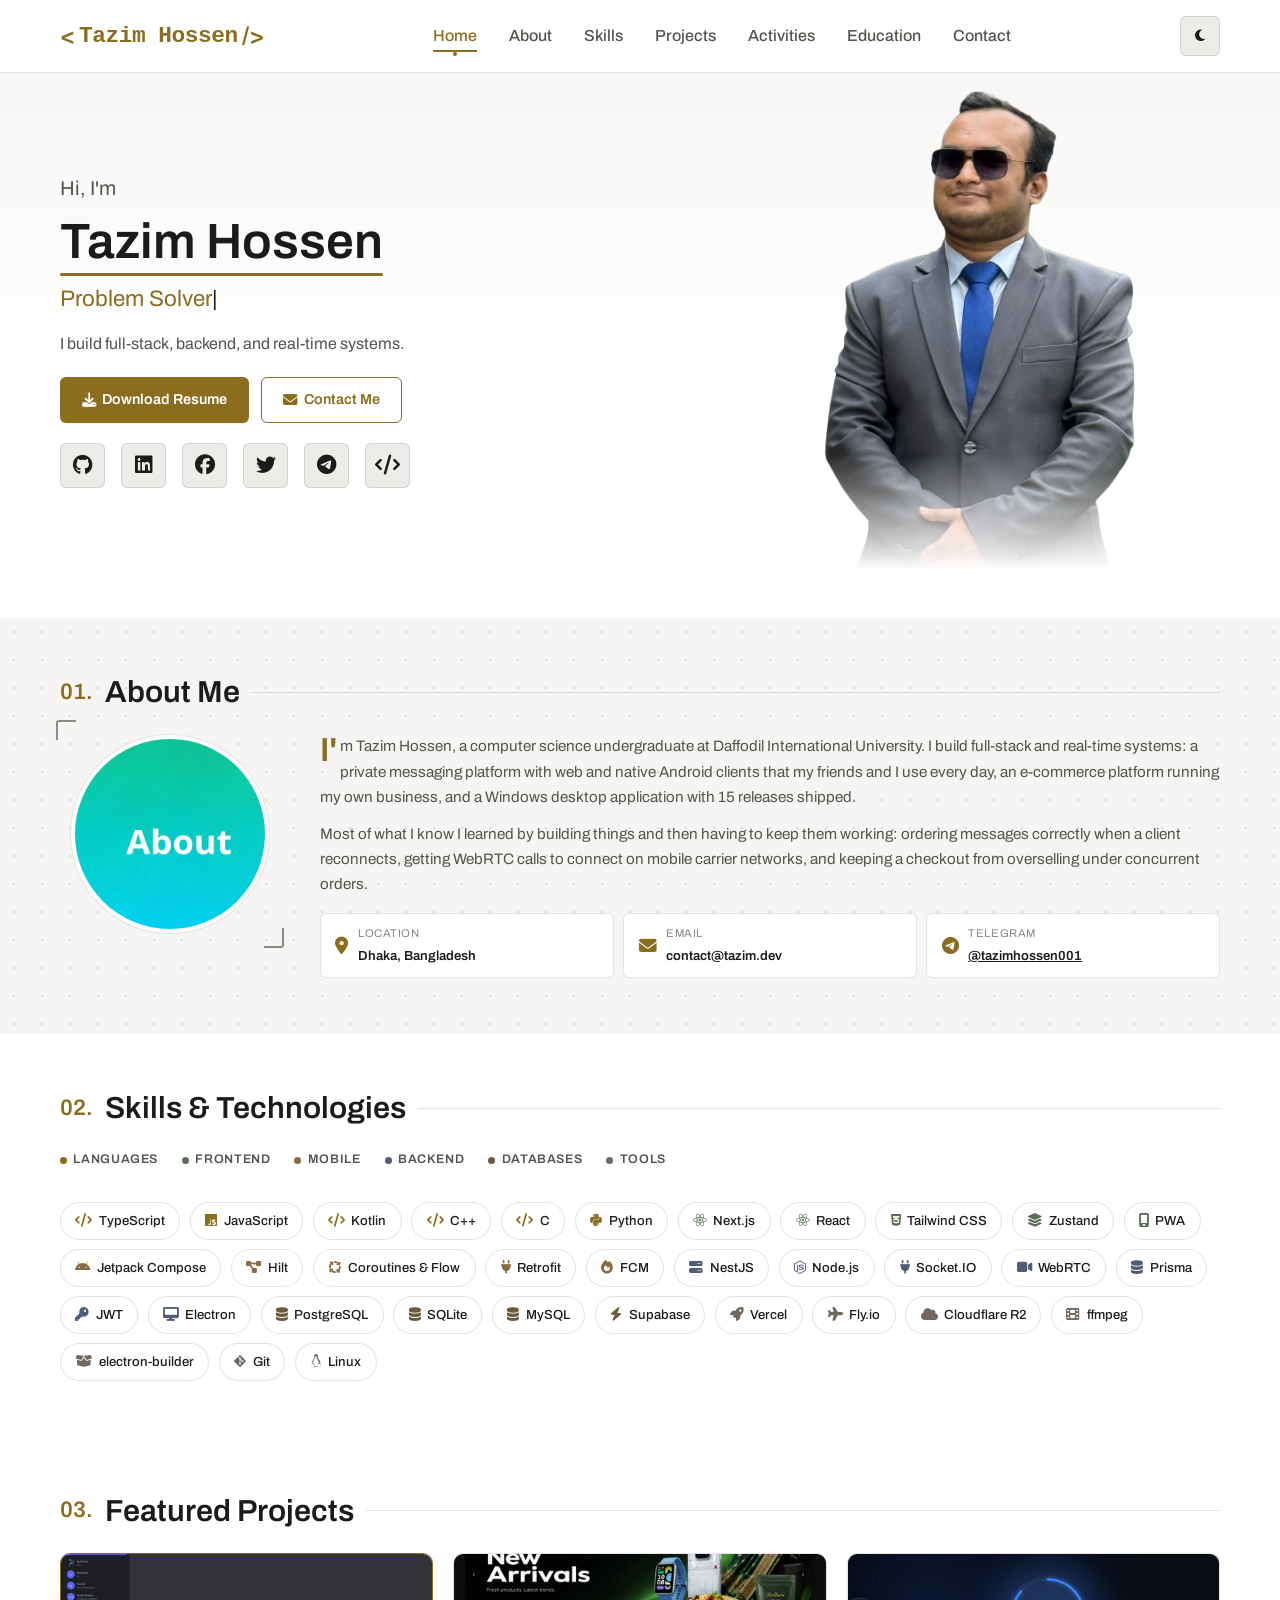
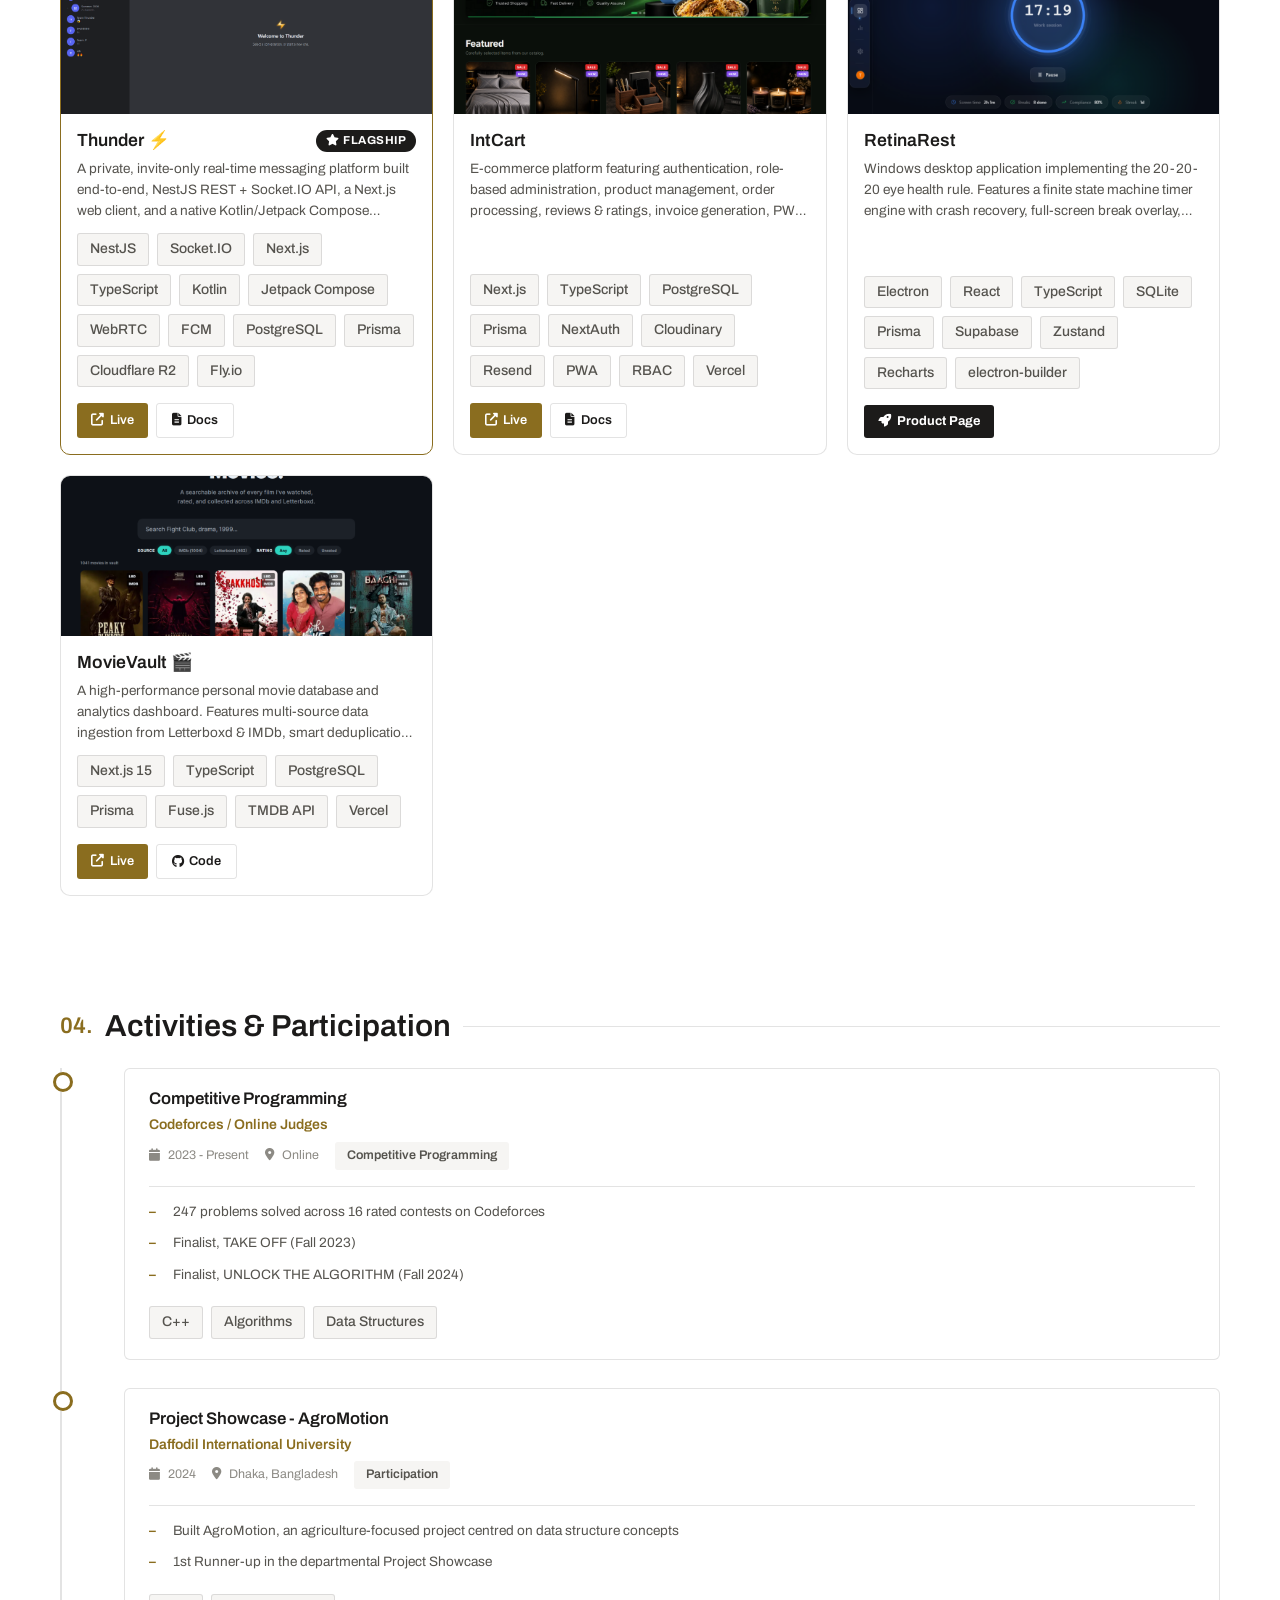
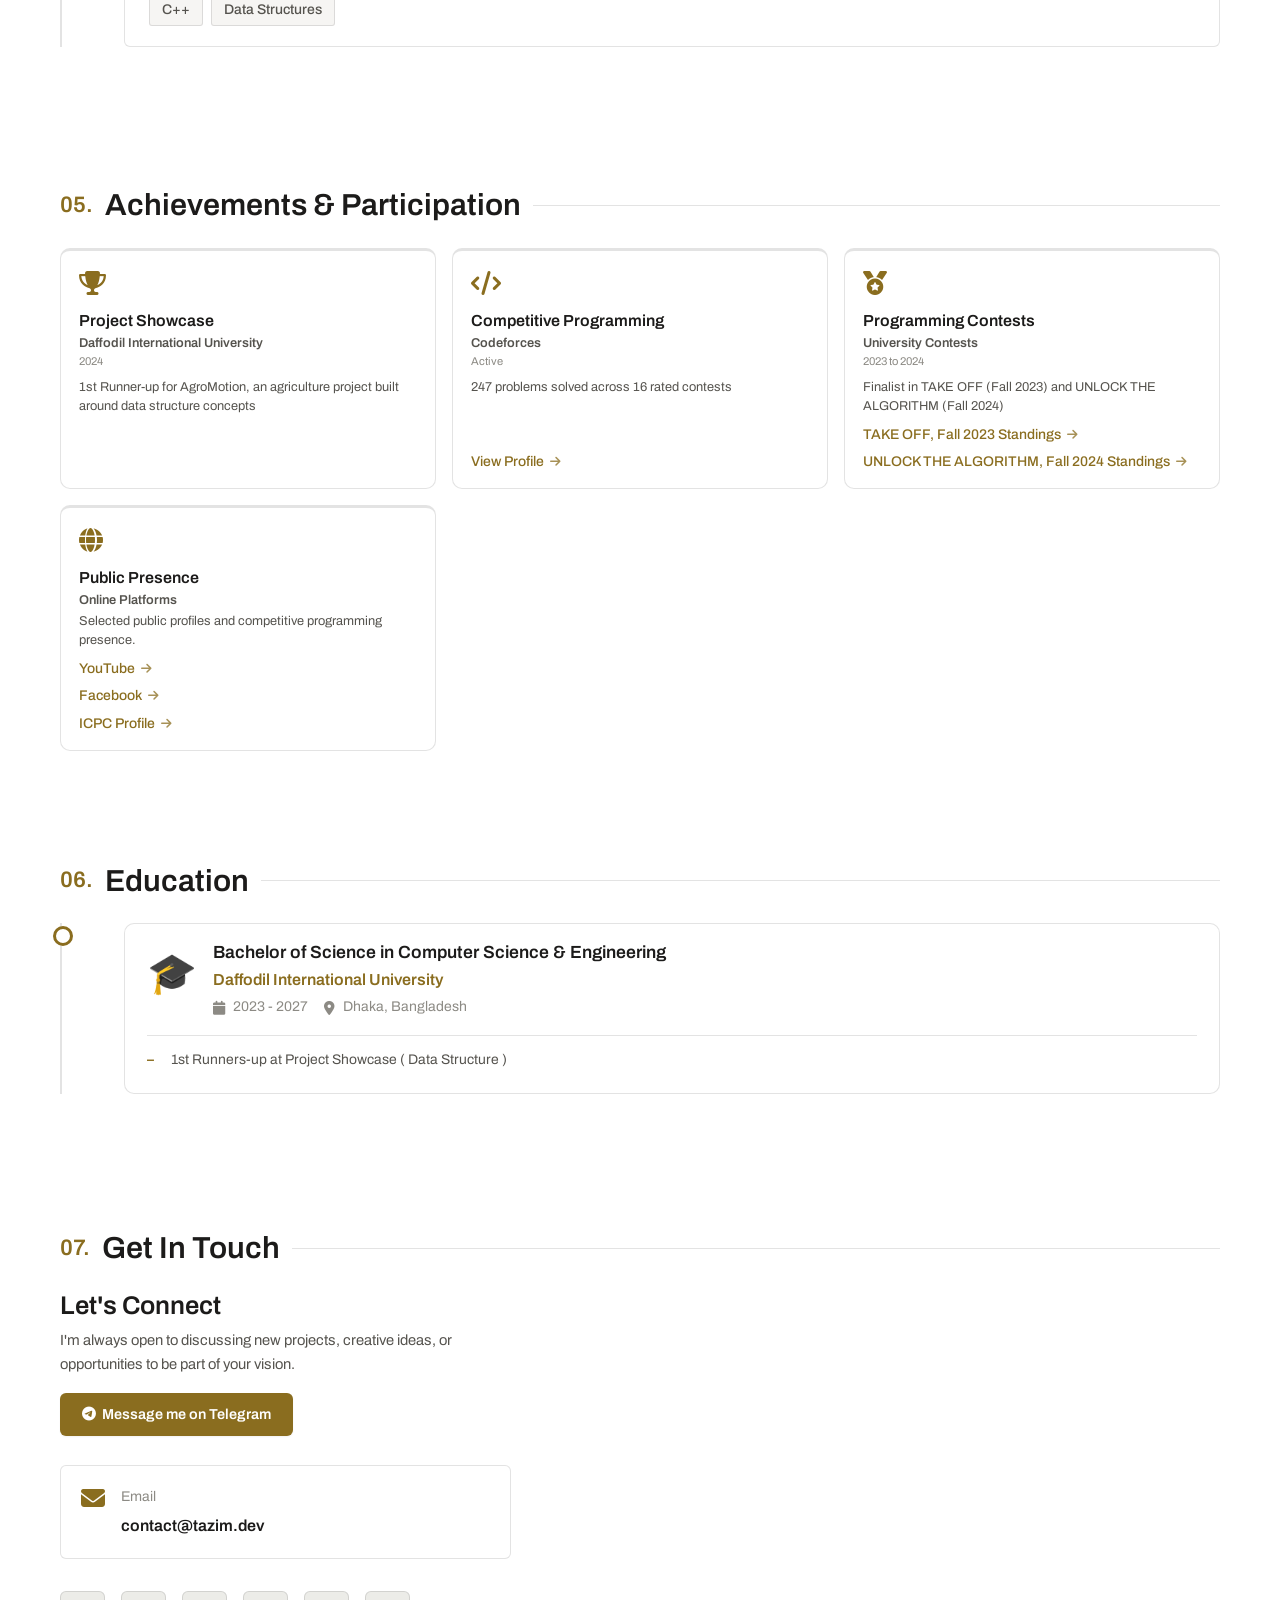
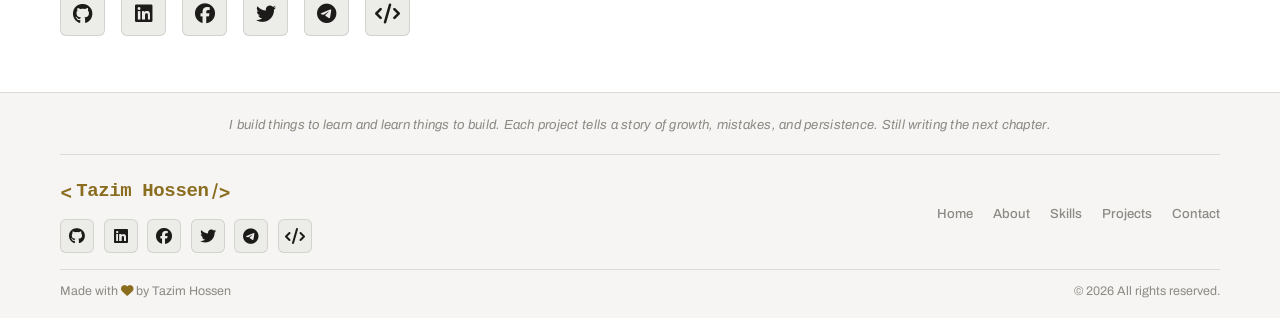
==== commit 413c2a1b: "Rework theme to classic white and gray, dark mode stays optional Default was a dark cyan and green D" ====
--- a/index.html
+++ b/index.html
@@ -63,7 +63,7 @@
     <!-- Google Fonts -->
     <link rel="preconnect" href="https://fonts.googleapis.com">
     <link rel="preconnect" href="https://fonts.gstatic.com" crossorigin>
-    <link href="https://fonts.googleapis.com/css2?family=Inter:wght@300;400;500;600;700&family=Poppins:wght@300;400;500;600;700;800&display=swap" rel="stylesheet">
+    <link href="https://fonts.googleapis.com/css2?family=Archivo:wght@300;400;500;600;700;800&display=swap" rel="stylesheet">
     
     <!-- Font Awesome 6 -->
     <link rel="stylesheet" href="https://cdnjs.cloudflare.com/ajax/libs/font-awesome/6.4.0/css/all.min.css">
--- a/css/style.css
+++ b/css/style.css
@@ -1,80 +1,78 @@
 /* ========================================
-   Discord-Inspired Portfolio - CSS
-   Color Theme: Cyan (#00D9FF / #0891B2) & Light Green (#10B981 / #34D399)
-   ======================================== */
-
-/* ========================================
-   CSS Custom Properties (Easy Theming)
+   Portfolio - CSS
+   Theme: classic white and gray, one accent (terracotta)
+   Light is the default; dark is an optional toggle.
+   ======================================== */
+
+/* ========================================
+   CSS Custom Properties
    ======================================== */
 :root {
-  /* Primary Colors */
-  --color-cyan: #00D9FF;
-  --color-cyan-dark: #0891B2;
-  --color-green: #10B981;
-  --color-green-light: #34D399;
-  
-  /* Background Colors - Dark Theme */
-  --bg-primary: #1e1e2e;
-  --bg-secondary: #27293d;
-  --bg-tertiary: #2d2f3f;
-  --bg-card: rgba(39, 41, 61, 0.8);
-  
-  /* Text Colors */
-  --text-primary: #ffffff;
-  --text-secondary: #b9bbbe;
-  --text-muted: #72767d;
-  
-  /* Accent Colors */
-  --accent-gradient: linear-gradient(135deg, var(--color-cyan), var(--color-green));
-  --accent-gradient-hover: linear-gradient(135deg, var(--color-green), var(--color-cyan));
-  
-  /* UI Colors */
-  --border-color: rgba(255, 255, 255, 0.1);
-  --shadow-sm: 0 2px 8px rgba(0, 0, 0, 0.3);
-  --shadow-md: 0 4px 16px rgba(0, 0, 0, 0.4);
-  --shadow-lg: 0 8px 32px rgba(0, 0, 0, 0.5);
-  --shadow-glow-cyan: 0 0 20px rgba(0, 217, 255, 0.3);
-  --shadow-glow-green: 0 0 20px rgba(16, 185, 129, 0.3);
-  
+  /* Accent - used sparingly: links, buttons, active states, key numbers */
+  --accent: #8a6d1f;
+  --accent-hover: #6f5718;
+  --accent-soft: rgba(138, 109, 31, 0.12);
+
+  /* Backgrounds - light theme (default) */
+  --bg-primary: #ffffff;
+  --bg-secondary: #f6f5f3;
+  --bg-tertiary: #ececE8;
+  --bg-card: #ffffff;
+
+  /* Text */
+  --text-primary: #1c1b1a;
+  --text-secondary: #55534e;
+  --text-muted: #8c8a84;
+
+  /* UI */
+  --border-color: rgba(28, 27, 26, 0.12);
+  --shadow-sm: 0 1px 2px rgba(28, 27, 26, 0.06);
+  --shadow-md: 0 4px 12px rgba(28, 27, 26, 0.08);
+  --shadow-lg: 0 16px 36px rgba(28, 27, 26, 0.12);
+
   /* Spacing */
   --spacing-xs: 0.25rem;
   --spacing-sm: 0.75rem;
   --spacing-md: 1.25rem;
   --spacing-lg: 2rem;
   --spacing-xl: 3.5rem;
-  
+
   /* Border Radius */
-  --radius-sm: 4px;
-  --radius-md: 8px;
-  --radius-lg: 12px;
-  --radius-xl: 16px;
+  --radius-sm: 3px;
+  --radius-md: 6px;
+  --radius-lg: 10px;
+  --radius-xl: 14px;
   --radius-full: 50%;
-  
+
   /* Transitions */
   --transition-fast: 0.2s ease;
   --transition-base: 0.3s ease;
   --transition-slow: 0.5s ease;
-  
+
   /* Fonts */
-  --font-primary: 'Inter', sans-serif;
-  --font-headings: 'Poppins', sans-serif;
-}
-
-/* Light Theme */
-[data-theme="light"] {
-  --bg-primary: #f5f7fa;
-  --bg-secondary: #ffffff;
-  --bg-tertiary: #e5e7eb;
-  --bg-card: rgba(255, 255, 255, 0.8);
-  
-  --text-primary: #1e1e2e;
-  --text-secondary: #4b5563;
-  --text-muted: #9ca3af;
-  
-  --border-color: rgba(0, 0, 0, 0.1);
-  --shadow-sm: 0 2px 8px rgba(0, 0, 0, 0.1);
-  --shadow-md: 0 4px 16px rgba(0, 0, 0, 0.15);
-  --shadow-lg: 0 8px 32px rgba(0, 0, 0, 0.2);
+  --font-primary: 'Archivo', sans-serif;
+  --font-headings: 'Archivo', sans-serif;
+}
+
+/* Dark theme, opt-in via the toggle */
+[data-theme="dark"] {
+  --accent: #d4a83f;
+  --accent-hover: #e0b856;
+  --accent-soft: rgba(212, 168, 63, 0.18);
+
+  --bg-primary: #171615;
+  --bg-secondary: #1f1e1b;
+  --bg-tertiary: #292824;
+  --bg-card: #1f1e1b;
+
+  --text-primary: #f2f0ec;
+  --text-secondary: #b6b3ab;
+  --text-muted: #817e75;
+
+  --border-color: rgba(242, 240, 236, 0.12);
+  --shadow-sm: 0 1px 2px rgba(0, 0, 0, 0.3);
+  --shadow-md: 0 4px 14px rgba(0, 0, 0, 0.35);
+  --shadow-lg: 0 18px 40px rgba(0, 0, 0, 0.45);
 }
 
 /* ========================================
@@ -116,7 +114,7 @@
    ======================================== */
 h1, h2, h3, h4, h5, h6 {
   font-family: var(--font-headings);
-  font-weight: 700;
+  font-weight: 600;
   line-height: 1.2;
 }
 
@@ -130,19 +128,16 @@
 }
 
 .title-number {
-  font-size: 1.5rem;
-  background: var(--accent-gradient);
-  -webkit-background-clip: text;
-  -webkit-text-fill-color: transparent;
-  background-clip: text;
+  font-size: 1.4rem;
+  color: var(--accent);
   font-weight: 600;
+  font-family: var(--font-headings);
 }
 
 .title-line {
   flex: 1;
-  height: 2px;
-  background: var(--accent-gradient);
-  opacity: 0.3;
+  height: 1px;
+  background: var(--border-color);
 }
 
 /* ========================================
@@ -164,26 +159,26 @@
 }
 
 .btn-primary {
-  background: var(--accent-gradient);
+  background: var(--accent);
   color: white;
+  box-shadow: var(--shadow-sm);
+}
+
+.btn-primary:hover {
+  background: var(--accent-hover);
+  transform: translateY(-2px);
   box-shadow: var(--shadow-md);
-}
-
-.btn-primary:hover {
-  transform: translateY(-2px);
-  box-shadow: var(--shadow-glow-cyan), var(--shadow-md);
 }
 
 .btn-secondary {
   background: transparent;
-  color: var(--text-primary);
-  border: 2px solid var(--color-cyan);
+  color: var(--accent);
+  border: 1.5px solid var(--accent);
 }
 
 .btn-secondary:hover {
-  background: var(--color-cyan);
+  background: var(--accent);
   color: white;
-  box-shadow: var(--shadow-glow-cyan);
 }
 
 /* ========================================
@@ -195,15 +190,13 @@
   left: 0;
   right: 0;
   z-index: 1000;
-  background: var(--bg-card);
-  backdrop-filter: blur(10px);
-  -webkit-backdrop-filter: blur(10px);
+  background: var(--bg-primary);
   border-bottom: 1px solid var(--border-color);
   transition: all var(--transition-base);
 }
 
 .navbar.scrolled {
-  box-shadow: var(--shadow-md);
+  box-shadow: var(--shadow-sm);
 }
 
 .nav-container {
@@ -215,7 +208,7 @@
 
 .logo {
   font-size: 1.5rem;
-  font-weight: 700;
+  font-weight: 600;
   text-decoration: none;
   color: var(--text-primary);
   font-family: var(--font-headings);
@@ -225,14 +218,14 @@
 }
 
 .logo-bracket {
-  color: var(--color-cyan);
-  font-weight: 800;
+  color: var(--accent);
+  font-weight: 700;
 }
 
 .logo-text {
   font-family: 'Courier New', monospace;
   font-size: 0.95em;
-  color: var(--color-cyan);
+  color: var(--accent);
   letter-spacing: -0.02em;
 }
 
@@ -258,13 +251,13 @@
   left: 0;
   width: 0;
   height: 2px;
-  background: var(--accent-gradient);
+  background: var(--accent);
   transition: width var(--transition-base);
 }
 
 .nav-link:hover,
 .nav-link.active {
-  color: var(--color-cyan);
+  color: var(--accent);
 }
 
 .nav-link:hover::after,
@@ -293,9 +286,9 @@
 }
 
 .theme-toggle:hover {
-  background: var(--accent-gradient);
+  background: var(--accent);
+  border-color: var(--accent);
   color: white;
-  transform: rotate(15deg);
 }
 
 .hamburger {
@@ -311,7 +304,7 @@
 .hamburger span {
   width: 25px;
   height: 3px;
-  background: var(--color-cyan);
+  background: var(--text-primary);
   border-radius: 2px;
   transition: all var(--transition-base);
 }
@@ -347,16 +340,8 @@
   left: 0;
   right: 0;
   bottom: 0;
-  background: 
-    radial-gradient(circle at 20% 50%, rgba(0, 217, 255, 0.1) 0%, transparent 50%),
-    radial-gradient(circle at 80% 50%, rgba(16, 185, 129, 0.1) 0%, transparent 50%);
-  animation: bgFloat 10s ease-in-out infinite;
+  background: linear-gradient(180deg, var(--bg-secondary) 0%, var(--bg-primary) 65%);
   z-index: -1;
-}
-
-@keyframes bgFloat {
-  0%, 100% { transform: translate(0, 0); }
-  50% { transform: translate(20px, -20px); }
 }
 
 .hero-container {
@@ -383,7 +368,7 @@
 }
 
 .hero-name {
-  font-size: 3rem;
+  font-size: 3.1rem;
   margin-bottom: 0.6rem;
   color: var(--text-primary);
   position: relative;
@@ -397,9 +382,8 @@
   bottom: -4px;
   width: 100%;
   height: 3px;
-  background: var(--accent-gradient);
+  background: var(--accent);
   border-radius: 2px;
-  box-shadow: 0 0 10px rgba(0,217,255,0.5);
 }
 
 .hero-title {
@@ -409,14 +393,15 @@
   min-height: 2rem;
   display: flex;
   align-items: center;
+  font-family: var(--font-headings);
 }
 
 .typing-text {
-  color: var(--color-cyan);
+  color: var(--accent);
 }
 
 .cursor {
-  color: var(--color-green);
+  color: var(--text-primary);
   animation: blink 1s infinite;
 }
 
@@ -460,10 +445,11 @@
 }
 
 .social-icon:hover {
-  background: var(--accent-gradient);
+  background: var(--accent);
+  border-color: var(--accent);
   color: white;
   transform: translateY(-3px);
-  box-shadow: var(--shadow-glow-cyan);
+  box-shadow: var(--shadow-md);
 }
 
 .hero-image {
@@ -493,16 +479,12 @@
   mask-image: linear-gradient(to bottom, #000 76%, transparent 100%);
 }
 
-@keyframes spinRing {
-  to { transform: rotate(360deg); }
-}
-
 .scroll-indicator {
   display: none;
 }
 
 .scroll-indicator a {
-  color: var(--color-cyan);
+  color: var(--accent);
   font-size: 2rem;
   text-decoration: none;
 }
@@ -539,13 +521,14 @@
    ======================================== */
 .about {
   position: relative;
+  background: var(--bg-secondary);
 }
 
 .about::before {
   content: '';
   position: absolute;
   inset: 0;
-  background-image: radial-gradient(circle, rgba(255,255,255,0.04) 1px, transparent 1px);
+  background-image: radial-gradient(circle, var(--border-color) 1px, transparent 1px);
   background-size: 28px 28px;
   pointer-events: none;
   z-index: 0;
@@ -578,31 +561,12 @@
   object-fit: cover;
   object-position: top center;
   border-radius: 50%;
-  padding: 5px;
+  padding: 4px;
   background: var(--bg-primary);
   position: relative;
   z-index: 3;
   box-sizing: border-box;
-}
-
-/* Spinning ring same as hero */
-.about-image-wrapper::before {
-  content: '';
-  position: absolute;
-  inset: -3px;
-  border-radius: 50%;
-  background: conic-gradient(from 0deg, var(--color-green), var(--color-cyan), var(--color-green));
-  animation: spinRing 6s linear infinite;
-  z-index: 1;
-}
-
-.about-image-wrapper::after {
-  content: '';
-  position: absolute;
-  inset: 3px;
-  border-radius: 50%;
-  background: var(--bg-primary);
-  z-index: 2;
+  border: 1px solid var(--border-color);
 }
 
 /* Bracket corners */
@@ -619,7 +583,7 @@
   position: absolute;
   width: 18px;
   height: 18px;
-  border-color: var(--color-cyan);
+  border-color: var(--text-muted);
   border-style: solid;
   transition: all var(--transition-base);
 }
@@ -638,7 +602,7 @@
 
 .about-image-wrapper:hover .about-image-border::before,
 .about-image-wrapper:hover .about-image-border::after {
-  border-color: var(--color-green);
+  border-color: var(--accent);
   width: 24px;
   height: 24px;
 }
@@ -649,38 +613,33 @@
   margin-bottom: 0.75rem;
   color: var(--text-secondary);
   line-height: 1.65;
-  font-size: 0.9rem;
+  font-size: 0.95rem;
 }
 
 /* Highlight first letter of bio */
 .about-bio::first-letter {
   font-size: 2.2em;
-  font-weight: 700;
+  font-weight: 600;
+  font-family: var(--font-headings);
   float: left;
   line-height: 0.85;
   margin: 0.05em 0.08em 0 0;
-  background: var(--accent-gradient);
-  -webkit-background-clip: text;
-  -webkit-text-fill-color: transparent;
-  background-clip: text;
-}
-
-/* Info cards, left accent bar style */
+  color: var(--accent);
+}
+
+/* Info cards */
 .about-info {
   display: grid;
   grid-template-columns: repeat(3, 1fr);
-  gap: 0.5rem;
+  gap: 0.6rem;
   margin-top: 1rem;
 }
 
 .info-card {
   background: var(--bg-card);
-  backdrop-filter: blur(10px);
-  -webkit-backdrop-filter: blur(10px);
   padding: 0.7rem 0.9rem;
   border-radius: var(--radius-md);
   border: 1px solid var(--border-color);
-  border-left: 3px solid var(--color-cyan);
   display: flex;
   gap: 0.6rem;
   align-items: center;
@@ -688,14 +647,13 @@
 }
 
 .info-card:hover {
-  transform: translateX(4px);
-  border-left-color: var(--color-green);
+  border-color: var(--accent);
   box-shadow: var(--shadow-sm);
 }
 
 .info-card i {
   font-size: 1.1rem;
-  color: var(--color-cyan);
+  color: var(--accent);
   flex-shrink: 0;
 }
 
@@ -720,6 +678,7 @@
   white-space: nowrap;
   overflow: hidden;
   text-overflow: ellipsis;
+  font-variant-numeric: tabular-nums;
 }
 
 @media (max-width: 1024px) {
@@ -755,8 +714,8 @@
   left: 0;
   top: 0;
   bottom: 0;
-  width: 3px;
-  background: var(--accent-gradient);
+  width: 2px;
+  background: var(--border-color);
 }
 
 .education-item {
@@ -768,20 +727,18 @@
 .education-item::before {
   content: '';
   position: absolute;
-  left: -2.5rem;
-  top: 0;
-  width: 20px;
-  height: 20px;
+  left: -2.45rem;
+  top: 0.2rem;
+  width: 14px;
+  height: 14px;
   border-radius: 50%;
-  background: var(--accent-gradient);
-  box-shadow: var(--shadow-glow-cyan);
+  background: var(--bg-primary);
+  border: 3px solid var(--accent);
   z-index: 2;
 }
 
 .education-card {
   background: var(--bg-card);
-  backdrop-filter: blur(10px);
-  -webkit-backdrop-filter: blur(10px);
   padding: 1.1rem 1.4rem;
   border-radius: var(--radius-lg);
   border: 1px solid var(--border-color);
@@ -791,7 +748,7 @@
 .education-card:hover {
   transform: translateX(10px);
   box-shadow: var(--shadow-lg);
-  border-color: var(--color-cyan);
+  border-color: var(--accent);
 }
 
 .education-header {
@@ -803,7 +760,6 @@
 
 .education-logo {
   font-size: 2.5rem;
-  filter: drop-shadow(0 0 10px var(--color-cyan));
 }
 
 .education-info h3 {
@@ -813,7 +769,7 @@
 }
 
 .education-institution {
-  color: var(--color-cyan);
+  color: var(--accent);
   font-weight: 600;
   margin-bottom: 0.25rem;
 }
@@ -833,9 +789,13 @@
 }
 
 .education-cgpa {
-  color: var(--color-green);
+  color: var(--accent-hover);
+  background: var(--accent-soft);
   font-weight: 700;
-  font-size: 1rem;
+  font-size: 0.9rem;
+  padding: 0.15rem 0.55rem;
+  border-radius: var(--radius-sm);
+  font-variant-numeric: tabular-nums;
 }
 
 .education-achievements {
@@ -858,11 +818,11 @@
 }
 
 .education-achievements li::before {
-  content: '▹';
+  content: '\2013';
   position: absolute;
   left: 0;
-  color: var(--color-cyan);
-  font-size: 1.2rem;
+  color: var(--accent);
+  font-weight: 700;
 }
 
 /* ========================================
@@ -876,8 +836,6 @@
 
 .skill-category {
   background: var(--bg-card);
-  backdrop-filter: blur(10px);
-  -webkit-backdrop-filter: blur(10px);
   padding: 1.25rem 1.5rem;
   border-radius: var(--radius-lg);
   border: 1px solid var(--border-color);
@@ -885,8 +843,8 @@
 }
 
 .skill-category:hover {
-  box-shadow: var(--shadow-lg);
-  border-color: var(--color-cyan);
+  box-shadow: var(--shadow-md);
+  border-color: var(--accent);
 }
 
 .category-title {
@@ -898,10 +856,12 @@
   color: var(--text-primary);
   text-transform: uppercase;
   letter-spacing: 0.05em;
+  font-family: var(--font-primary);
+  font-weight: 700;
 }
 
 .category-title i {
-  color: var(--color-cyan);
+  color: var(--accent);
   font-size: 0.9rem;
 }
 
@@ -912,7 +872,7 @@
 }
 
 .skill-card {
-  background: var(--bg-tertiary);
+  background: var(--bg-secondary);
   padding: 0.4rem 0.75rem;
   border-radius: var(--radius-sm);
   border: 1px solid var(--border-color);
@@ -921,27 +881,10 @@
   overflow: hidden;
 }
 
-.skill-card::before {
-  content: '';
-  position: absolute;
-  top: 0;
-  left: 0;
-  width: 100%;
-  height: 3px;
-  background: var(--accent-gradient);
-  transform: scaleX(0);
-  transform-origin: left;
-  transition: transform var(--transition-base);
-}
-
 .skill-card:hover {
-  transform: translateY(-5px);
-  box-shadow: var(--shadow-glow-cyan);
-  border-color: var(--color-cyan);
-}
-
-.skill-card:hover::before {
-  transform: scaleX(1);
+  transform: translateY(-3px);
+  box-shadow: var(--shadow-sm);
+  border-color: var(--accent);
 }
 
 .skill-header {
@@ -962,26 +905,27 @@
 }
 
 .skill-name i {
-  color: var(--color-cyan);
+  color: var(--accent);
   font-size: 0.9rem;
 }
 
 .skill-level {
   font-weight: 700;
-  color: var(--color-green);
+  color: var(--accent);
+  font-variant-numeric: tabular-nums;
 }
 
 .skill-progress {
   width: 100%;
-  height: 6px;
-  background: var(--bg-secondary);
+  height: 5px;
+  background: var(--bg-tertiary);
   border-radius: 3px;
   overflow: hidden;
 }
 
 .skill-progress-bar {
   height: 100%;
-  background: var(--accent-gradient);
+  background: var(--accent);
   border-radius: 3px;
   transition: width 1s ease;
   width: 0;
@@ -1003,11 +947,11 @@
 }
 
 .filter-btn {
-  padding: 0.75rem 1.5rem;
-  background: var(--bg-tertiary);
+  padding: 0.65rem 1.4rem;
+  background: transparent;
   border: 1px solid var(--border-color);
   border-radius: var(--radius-md);
-  color: var(--text-primary);
+  color: var(--text-secondary);
   cursor: pointer;
   font-weight: 600;
   transition: all var(--transition-base);
@@ -1015,10 +959,9 @@
 
 .filter-btn:hover,
 .filter-btn.active {
-  background: var(--accent-gradient);
+  background: var(--accent);
   color: white;
-  border-color: transparent;
-  box-shadow: var(--shadow-glow-cyan);
+  border-color: var(--accent);
 }
 
 .projects-grid {
@@ -1029,8 +972,6 @@
 
 .project-card {
   background: var(--bg-card);
-  backdrop-filter: blur(10px);
-  -webkit-backdrop-filter: blur(10px);
   border-radius: var(--radius-lg);
   border: 1px solid var(--border-color);
   overflow: hidden;
@@ -1048,8 +989,8 @@
 
 .project-card:hover {
   transform: translateY(-6px);
-  box-shadow: var(--shadow-lg), var(--shadow-glow-cyan);
-  border-color: var(--color-cyan);
+  box-shadow: var(--shadow-lg);
+  border-color: var(--accent);
 }
 
 .project-image {
@@ -1068,7 +1009,7 @@
 }
 
 .project-card:hover .project-image img {
-  transform: scale(1.1);
+  transform: scale(1.06);
 }
 
 .project-overlay {
@@ -1077,7 +1018,7 @@
   left: 0;
   right: 0;
   bottom: 0;
-  background: var(--accent-gradient);
+  background: rgba(28, 27, 26, 0.72);
   opacity: 0;
   display: flex;
   align-items: center;
@@ -1087,14 +1028,14 @@
 }
 
 .project-card:hover .project-overlay {
-  opacity: 0.9;
+  opacity: 1;
 }
 
 .project-link {
   width: 45px;
   height: 45px;
   background: white;
-  color: var(--color-cyan);
+  color: var(--accent);
   border-radius: var(--radius-md);
   display: flex;
   align-items: center;
@@ -1127,27 +1068,25 @@
 }
 
 .flagship-badge {
-  font-size: 0.75rem;
-  background: var(--accent-gradient);
-  color: white;
+  font-size: 0.72rem;
+  background: var(--text-primary);
+  color: var(--bg-primary);
   padding: 4px 10px;
   border-radius: 50px;
   font-weight: 700;
   display: inline-flex;
   align-items: center;
   gap: 4px;
-  box-shadow: var(--shadow-glow-cyan);
   text-transform: uppercase;
   letter-spacing: 0.5px;
 }
 
 .flagship-card {
-  border: 2px solid var(--color-cyan);
-  box-shadow: 0 4px 20px rgba(0, 217, 255, 0.15);
+  border: 1.5px solid var(--accent);
 }
 
 .flagship-card:hover {
-  box-shadow: 0 10px 30px rgba(0, 217, 255, 0.4);
+  box-shadow: var(--shadow-lg);
 }
 
 .project-description {
@@ -1170,10 +1109,10 @@
 
 .tech-badge {
   padding: 0.25rem 0.75rem;
-  background: var(--bg-tertiary);
+  background: var(--bg-secondary);
   border: 1px solid var(--border-color);
   border-radius: var(--radius-sm);
-  color: var(--color-cyan);
+  color: var(--text-secondary);
   font-size: 0.875rem;
   font-weight: 500;
 }
@@ -1192,8 +1131,8 @@
   left: 0;
   top: 0;
   bottom: 0;
-  width: 3px;
-  background: var(--accent-gradient);
+  width: 2px;
+  background: var(--border-color);
 }
 
 .experience-item {
@@ -1205,20 +1144,18 @@
 .experience-item::before {
   content: '';
   position: absolute;
-  left: -2.5rem;
-  top: 0;
-  width: 20px;
-  height: 20px;
+  left: -2.45rem;
+  top: 0.2rem;
+  width: 14px;
+  height: 14px;
   border-radius: 50%;
-  background: var(--accent-gradient);
-  box-shadow: var(--shadow-glow-green);
+  background: var(--bg-primary);
+  border: 3px solid var(--accent);
   z-index: 2;
 }
 
 .experience-card {
   background: var(--bg-card);
-  backdrop-filter: blur(10px);
-  -webkit-backdrop-filter: blur(10px);
   padding: 1.25rem 1.5rem;
   border-radius: var(--radius-md);
   border: 1px solid var(--border-color);
@@ -1228,7 +1165,7 @@
 .experience-card:hover {
   transform: translateX(10px);
   box-shadow: var(--shadow-lg);
-  border-color: var(--color-green);
+  border-color: var(--accent);
 }
 
 .experience-header {
@@ -1242,7 +1179,7 @@
 }
 
 .experience-company {
-  color: var(--color-green);
+  color: var(--accent);
   font-weight: 600;
   font-size: 0.875rem;
   margin-bottom: 0.3rem;
@@ -1264,9 +1201,9 @@
 
 .experience-type {
   padding: 0.25rem 0.75rem;
-  background: var(--bg-tertiary);
+  background: var(--bg-secondary);
   border-radius: var(--radius-sm);
-  color: var(--color-cyan);
+  color: var(--text-secondary);
   font-weight: 600;
 }
 
@@ -1290,11 +1227,11 @@
 }
 
 .experience-responsibilities li::before {
-  content: '▹';
+  content: '\2013';
   position: absolute;
   left: 0;
-  color: var(--color-green);
-  font-size: 1.2rem;
+  color: var(--accent);
+  font-weight: 700;
 }
 
 .experience-technologies {
@@ -1317,11 +1254,10 @@
 
 .certification-card {
   background: var(--bg-card);
-  backdrop-filter: blur(10px);
-  -webkit-backdrop-filter: blur(10px);
   padding: 1rem 1.1rem;
   border-radius: var(--radius-lg);
   border: 1px solid var(--border-color);
+  border-top: 3px solid var(--border-color);
   text-align: left;
   transition: all var(--transition-base);
   position: relative;
@@ -1334,35 +1270,16 @@
   line-height: 1.45;
 }
 
-.certification-card::before {
-  content: '';
-  position: absolute;
-  top: 0;
-  left: 0;
-  right: 0;
-  height: 4px;
-  background: var(--accent-gradient);
-  transform: scaleX(0);
-  transition: transform var(--transition-base);
-}
-
 .certification-card:hover {
-  transform: translateY(-10px);
+  transform: translateY(-8px);
   box-shadow: var(--shadow-lg);
-  border-color: var(--color-cyan);
-}
-
-.certification-card:hover::before {
-  transform: scaleX(1);
+  border-top-color: var(--accent);
 }
 
 .certification-icon {
-  font-size: 1.6rem;
+  font-size: 1.5rem;
   margin-bottom: 0.6rem;
-  background: var(--accent-gradient);
-  -webkit-background-clip: text;
-  -webkit-text-fill-color: transparent;
-  background-clip: text;
+  color: var(--accent);
 }
 
 .certification-name {
@@ -1373,9 +1290,9 @@
 }
 
 .certification-issuer {
-  color: var(--color-cyan);
+  color: var(--text-secondary);
   font-size: 0.8rem;
-  font-weight: 500;
+  font-weight: 600;
   margin-bottom: 0.2rem;
   line-height: 1.3;
 }
@@ -1392,7 +1309,6 @@
   font-size: 0.8rem;
   line-height: 1.45;
   margin: 0 0 0.6rem;
-  opacity: 0.9;
 }
 
 .certification-links {
@@ -1408,7 +1324,7 @@
   align-items: center;
   justify-content: flex-start;
   gap: 0.375rem;
-  color: var(--color-green);
+  color: var(--accent);
   text-decoration: none;
   font-size: 0.875rem;
   font-weight: 500;
@@ -1422,84 +1338,8 @@
 }
 
 .certification-link:hover {
-  color: var(--color-cyan);
+  color: var(--accent-hover);
   transform: translateX(3px);
-}
-
-/* ========================================
-   Achievements Section
-   ======================================== */
-.achievements-grid {
-  display: grid;
-  grid-template-columns: repeat(auto-fit, minmax(300px, 1fr));
-  gap: 2rem;
-}
-
-.achievement-card {
-  background: var(--bg-card);
-  backdrop-filter: blur(10px);
-  -webkit-backdrop-filter: blur(10px);
-  padding: 2rem;
-  border-radius: var(--radius-lg);
-  border: 1px solid var(--border-color);
-  text-align: center;
-  transition: all var(--transition-base);
-  position: relative;
-}
-
-.achievement-card::after {
-  content: '';
-  position: absolute;
-  inset: 0;
-  border-radius: var(--radius-lg);
-  padding: 2px;
-  background: var(--accent-gradient);
-  -webkit-mask: linear-gradient(#fff 0 0) content-box, linear-gradient(#fff 0 0);
-  -webkit-mask-composite: xor;
-  mask-composite: exclude;
-  opacity: 0;
-  transition: opacity var(--transition-base);
-}
-
-.achievement-card:hover {
-  transform: translateY(-10px) scale(1.02);
-  box-shadow: var(--shadow-lg);
-}
-
-.achievement-card:hover::after {
-  opacity: 1;
-}
-
-.achievement-icon {
-  font-size: 3.5rem;
-  margin-bottom: 1rem;
-  animation: float 3s ease-in-out infinite;
-}
-
-.achievement-icon.cyan {
-  color: var(--color-cyan);
-  filter: drop-shadow(var(--shadow-glow-cyan));
-}
-
-.achievement-icon.green {
-  color: var(--color-green);
-  filter: drop-shadow(var(--shadow-glow-green));
-}
-
-@keyframes float {
-  0%, 100% { transform: translateY(0); }
-  50% { transform: translateY(-10px); }
-}
-
-.achievement-title {
-  font-size: 1.5rem;
-  margin-bottom: 0.75rem;
-  color: var(--text-primary);
-}
-
-.achievement-description {
-  color: var(--text-secondary);
-  line-height: 1.6;
 }
 
 /* ========================================
@@ -1512,12 +1352,9 @@
 }
 
 .contact-info h3 {
-  font-size: 1.5rem;
+  font-size: 1.6rem;
   margin-bottom: 0.5rem;
-  background: var(--accent-gradient);
-  -webkit-background-clip: text;
-  -webkit-text-fill-color: transparent;
-  background-clip: text;
+  color: var(--text-primary);
 }
 
 .contact-info p {
@@ -1540,8 +1377,6 @@
   gap: 1rem;
   padding: 1.25rem;
   background: var(--bg-card);
-  backdrop-filter: blur(10px);
-  -webkit-backdrop-filter: blur(10px);
   border-radius: var(--radius-md);
   border: 1px solid var(--border-color);
   margin-bottom: 1rem;
@@ -1549,13 +1384,13 @@
 }
 
 .contact-item:hover {
-  border-color: var(--color-cyan);
+  border-color: var(--accent);
   transform: translateX(5px);
 }
 
 .contact-item i {
   font-size: 1.5rem;
-  color: var(--color-cyan);
+  color: var(--accent);
 }
 
 .contact-item div {
@@ -1576,7 +1411,7 @@
 }
 
 .contact-value:hover {
-  color: var(--color-cyan);
+  color: var(--accent);
 }
 
 .contact-social {
@@ -1586,8 +1421,6 @@
 
 .contact-form {
   background: var(--bg-card);
-  backdrop-filter: blur(10px);
-  -webkit-backdrop-filter: blur(10px);
   padding: 2rem;
   border-radius: var(--radius-lg);
   border: 1px solid var(--border-color);
@@ -1608,7 +1441,7 @@
 .form-group textarea {
   width: 100%;
   padding: 0.875rem;
-  background: var(--bg-tertiary);
+  background: var(--bg-secondary);
   border: 1px solid var(--border-color);
   border-radius: var(--radius-md);
   color: var(--text-primary);
@@ -1620,8 +1453,8 @@
 .form-group input:focus,
 .form-group textarea:focus {
   outline: none;
-  border-color: var(--color-cyan);
-  box-shadow: 0 0 0 3px rgba(0, 217, 255, 0.1);
+  border-color: var(--accent);
+  box-shadow: 0 0 0 3px var(--accent-soft);
 }
 
 .form-group textarea {
@@ -1631,7 +1464,7 @@
 
 .error-message {
   display: block;
-  color: #ef4444;
+  color: #b3261e;
   font-size: 0.875rem;
   margin-top: 0.5rem;
 }
@@ -1646,16 +1479,16 @@
 }
 
 .form-status.success {
-  background: rgba(16, 185, 129, 0.1);
-  color: var(--color-green);
-  border: 1px solid var(--color-green);
+  background: var(--accent-soft);
+  color: var(--accent-hover);
+  border: 1px solid var(--accent);
   display: block;
 }
 
 .form-status.error {
-  background: rgba(239, 68, 68, 0.1);
-  color: #ef4444;
-  border: 1px solid #ef4444;
+  background: rgba(179, 38, 30, 0.08);
+  color: #b3261e;
+  border: 1px solid #b3261e;
   display: block;
 }
 
@@ -1664,19 +1497,9 @@
    ======================================== */
 .footer {
   background: var(--bg-secondary);
-  border-top: none;
+  border-top: 1px solid var(--border-color);
   padding: 0 0 1rem;
   position: relative;
-}
-
-/* gradient top line */
-.footer::before {
-  content: '';
-  position: absolute;
-  top: 0; left: 0; right: 0;
-  height: 2px;
-  background: var(--accent-gradient);
-  opacity: 0.7;
 }
 
 /* Motto banner */
@@ -1684,15 +1507,6 @@
   border-bottom: 1px solid var(--border-color);
   padding: 1.1rem 0;
   text-align: center;
-  position: relative;
-  overflow: hidden;
-}
-
-.footer-motto::before {
-  content: '';
-  position: absolute;
-  inset: 0;
-  background: linear-gradient(90deg, transparent, rgba(0,217,255,0.04), rgba(16,185,129,0.04), transparent);
 }
 
 .footer-motto-text {
@@ -1700,7 +1514,7 @@
   color: var(--text-muted);
   font-style: italic;
   letter-spacing: 0.02em;
-  position: relative;
+  font-family: var(--font-headings);
 }
 
 /* Main row */
@@ -1721,7 +1535,7 @@
 
 .footer-logo {
   font-size: 1.25rem;
-  font-weight: 700;
+  font-weight: 600;
   font-family: var(--font-headings);
   display: flex;
   align-items: center;
@@ -1764,12 +1578,12 @@
   left: 0;
   width: 0;
   height: 1px;
-  background: var(--color-cyan);
+  background: var(--accent);
   transition: width var(--transition-fast);
 }
 
 .footer-nav a:hover {
-  color: var(--color-cyan);
+  color: var(--accent);
 }
 
 .footer-nav a:hover::after {
@@ -1792,14 +1606,7 @@
 .footer-bottom p { margin: 0; }
 
 .footer-bottom i {
-  color: #ef4444;
-  animation: heartbeat 1.5s ease-in-out infinite;
-}
-
-@keyframes heartbeat {
-  0%, 100% { transform: scale(1); }
-  10%, 30% { transform: scale(1.2); }
-  20%, 40% { transform: scale(1); }
+  color: var(--accent);
 }
 
 @media (max-width: 768px) {
@@ -1827,7 +1634,7 @@
   right: 2rem;
   width: 50px;
   height: 50px;
-  background: var(--accent-gradient);
+  background: var(--accent);
   color: white;
   border: none;
   border-radius: var(--radius-md);
@@ -1849,8 +1656,8 @@
 }
 
 .scroll-top:hover {
-  transform: translateY(-5px);
-  box-shadow: var(--shadow-glow-cyan);
+  background: var(--accent-hover);
+  transform: translateY(-4px);
 }
 
 /* ========================================
@@ -1935,7 +1742,7 @@
     top: 60px;
     left: 0;
     right: 0;
-    background: var(--bg-secondary);
+    background: var(--bg-primary);
     flex-direction: column;
     padding: 1.25rem 1.5rem;
     border-bottom: 1px solid var(--border-color);
@@ -2023,7 +1830,7 @@
   /* Education */
   .education-timeline { padding-left: 1.25rem; }
   .education-item { padding-left: 1.25rem; margin-bottom: 2rem; }
-  .education-item::before { left: -1.85rem; width: 16px; height: 16px; }
+  .education-item::before { left: -1.8rem; width: 12px; height: 12px; }
   .education-card { padding: 1.25rem; }
   .education-card:hover { transform: none; }
   .education-info h3 { font-size: 1.1rem; }
@@ -2044,7 +1851,7 @@
   /* Experience */
   .experience-timeline { padding-left: 1.25rem; }
   .experience-item { padding-left: 1.25rem; margin-bottom: 2rem; }
-  .experience-item::before { left: -1.85rem; width: 16px; height: 16px; }
+  .experience-item::before { left: -1.8rem; width: 12px; height: 12px; }
   .experience-card { padding: 1.25rem; }
   .experience-card:hover { transform: none; }
   .experience-role { font-size: 1.1rem; }
@@ -2056,14 +1863,6 @@
   .certification-card { padding: 1.25rem; }
   .certification-name { font-size: 1.15rem; }
 
-  /* Photos */
-  .photo-slide { flex: 0 0 200px; height: 150px; }
-
-  /* Videos */
-  .videos-grid { grid-template-columns: 1fr; gap: 1.25rem; }
-  .video-info { padding: 0.75rem; }
-  .video-title { font-size: 0.9rem; }
-
   /* Contact */
   .contact-info h3 { font-size: 1.5rem; }
   .contact-item { padding: 1rem; }
@@ -2072,13 +1871,7 @@
 
   /* Footer */
   .footer { padding: 2.5rem 0 1.5rem; }
-  .footer-content {
-    grid-template-columns: 1fr;
-    text-align: center;
-    gap: 1.5rem;
-  }
   .footer-social { justify-content: center; }
-  .footer-links { padding: 0; }
 
   /* Scroll top */
   .scroll-top {
@@ -2096,7 +1889,6 @@
   .hero-title { font-size: 1rem; }
   .image-wrapper { width: 100%; max-width: 260px; height: auto; }
   .section-title { font-size: 1.4rem; }
-  .photo-slide { flex: 0 0 170px; height: 130px; }
 }
 
 /* ========================================
@@ -2110,7 +1902,7 @@
   .hamburger {
     display: none;
   }
-  
+
   .section {
     page-break-inside: avoid;
   }
@@ -2136,7 +1928,7 @@
 button:focus,
 input:focus,
 textarea:focus {
-  outline: 2px solid var(--color-cyan);
+  outline: 2px solid var(--accent);
   outline-offset: 2px;
 }
 
@@ -2156,12 +1948,11 @@
   position: fixed;
   top: 0;
   left: 0;
-  height: 3px;
+  height: 2px;
   width: 0%;
-  background: var(--accent-gradient);
+  background: var(--accent);
   z-index: 9999;
   transition: width 0.1s linear;
-  box-shadow: 0 0 8px rgba(0,217,255,0.6);
 }
 
 /* ========================================
@@ -2173,15 +1964,14 @@
   bottom: -4px;
   left: 50%;
   transform: translateX(-50%);
-  width: 5px;
-  height: 5px;
+  width: 4px;
+  height: 4px;
   border-radius: 50%;
-  background: var(--color-cyan);
-  box-shadow: 0 0 6px var(--color-cyan);
-}
-
-/* ========================================
-   Skills Wall (galaxy)
+  background: var(--accent);
+}
+
+/* ========================================
+   Skills Wall
    ======================================== */
 .skill-legend {
   display: flex;
@@ -2202,8 +1992,8 @@
 }
 
 .legend-dot {
-  width: 8px;
-  height: 8px;
+  width: 7px;
+  height: 7px;
   border-radius: 50%;
   flex-shrink: 0;
 }
@@ -2212,11 +2002,6 @@
   display: flex;
   flex-wrap: wrap;
   gap: 0.6rem;
-}
-
-@keyframes skillFloat {
-  0%, 100% { transform: translateY(0px); }
-  50%       { transform: translateY(-4px); }
 }
 
 .skill-tag {
@@ -2225,34 +2010,20 @@
   gap: 0.4rem;
   padding: 0.45rem 0.9rem;
   background: var(--bg-card);
-  border: 1px solid color-mix(in srgb, var(--tag-color) 30%, transparent);
+  border: 1px solid var(--border-color);
   border-radius: 50px;
   font-size: 0.82rem;
   font-weight: 500;
   color: var(--text-primary);
   cursor: default;
-  animation: skillFloat 4s ease-in-out infinite;
   transition: all var(--transition-fast);
   position: relative;
-  overflow: hidden;
-}
-
-.skill-tag::before {
-  content: '';
-  position: absolute;
-  inset: 0;
-  background: radial-gradient(circle at 50% 0%, color-mix(in srgb, var(--tag-color) 15%, transparent), transparent 70%);
-  opacity: 0;
-  transition: opacity var(--transition-fast);
 }
 
 .skill-tag:hover {
-  border-color: var(--tag-color);
-  box-shadow: 0 0 14px color-mix(in srgb, var(--tag-color) 40%, transparent);
-  transform: translateY(-3px) scale(1.04);
-}
-
-.skill-tag:hover::before { opacity: 1; }
+  border-color: var(--tag-color, var(--accent));
+  transform: translateY(-2px);
+}
 
 .skill-tag i {
   font-size: 0.85rem;
@@ -2266,8 +2037,9 @@
   border-radius: 50px;
   text-transform: uppercase;
   letter-spacing: 0.05em;
-  background: color-mix(in srgb, var(--tag-color) 18%, transparent);
-  color: var(--tag-color);
+  background: var(--bg-tertiary);
+  color: var(--text-secondary);
+  font-variant-numeric: tabular-nums;
 }
 
 @media (max-width: 768px) {
@@ -2298,69 +2070,42 @@
 }
 
 .btn-live {
-  background: var(--accent-gradient);
+  background: var(--accent);
   color: white;
 }
-.btn-live:hover { opacity: 0.85; transform: translateY(-2px); }
+.btn-live:hover { background: var(--accent-hover); transform: translateY(-2px); }
 
 .btn-gh {
-  background: var(--bg-tertiary);
+  background: transparent;
   color: var(--text-primary);
   border: 1px solid var(--border-color);
 }
-.btn-gh:hover { border-color: var(--color-cyan); color: var(--color-cyan); }
+.btn-gh:hover { border-color: var(--accent); color: var(--accent); }
 
 .btn-doc {
-  background: var(--bg-tertiary);
+  background: transparent;
   color: var(--text-primary);
   border: 1px solid var(--border-color);
 }
-.btn-doc:hover { border-color: var(--color-green); color: var(--color-green); }
+.btn-doc:hover { border-color: var(--accent); color: var(--accent); }
 
 .btn-product {
-  background: linear-gradient(135deg, #f59e0b, #ef4444);
-  color: white;
+  background: var(--text-primary);
+  color: var(--bg-primary);
   border: none;
   font-weight: 700;
-  box-shadow: 0 4px 15px rgba(245, 158, 11, 0.4);
-  animation: pulse-product 2s infinite;
 }
 .btn-product:hover {
-  transform: translateY(-3px) scale(1.05);
-  box-shadow: 0 8px 25px rgba(245, 158, 11, 0.6);
+  background: var(--accent);
   color: white;
-}
-@keyframes pulse-product {
-  0% { box-shadow: 0 0 0 0 rgba(245, 158, 11, 0.4); }
-  70% { box-shadow: 0 0 0 10px rgba(245, 158, 11, 0); }
-  100% { box-shadow: 0 0 0 0 rgba(245, 158, 11, 0); }
-}
-
-/* ========================================
-   Footer gradient top border
-   ======================================== */
-.footer {
-  border-top: none;
-  position: relative;
-}
-.footer::before {
-  content: '';
-  position: absolute;
-  top: 0; left: 0; right: 0;
-  height: 2px;
-  background: var(--accent-gradient);
-  opacity: 0.6;
-}
-
-/* ========================================
-   Certification cards alternating glow
+  transform: translateY(-2px);
+}
+
+/* ========================================
+   Certification cards, alternating top border
    ======================================== */
 .certification-card:nth-child(even):hover {
-  border-color: var(--color-green);
-  box-shadow: 0 10px 30px rgba(16,185,129,0.25);
-}
-.certification-card:nth-child(even)::before {
-  background: linear-gradient(135deg, var(--color-green), var(--color-cyan));
+  border-top-color: var(--text-primary);
 }
 
 /* ========================================
@@ -2385,22 +2130,6 @@
 }
 
 /* ========================================
-   Skill Level Labels (compact)
-   ======================================== */
-.skill-level-label {
-  font-size: 0.65rem;
-  font-weight: 600;
-  padding: 0.1rem 0.4rem;
-  border-radius: 50px;
-  white-space: nowrap;
-  text-transform: uppercase;
-  letter-spacing: 0.04em;
-}
-.skill-level-label.comfortable { background: rgba(16,185,129,0.15); color: var(--color-green); }
-.skill-level-label.intermediate { background: rgba(0,217,255,0.12); color: var(--color-cyan); }
-.skill-level-label.learning { background: rgba(255,255,255,0.06); color: var(--text-muted); }
-
-/* ========================================
    Visitor Stats Widget (footer)
    ======================================== */
 .visitor-stats {
@@ -2408,10 +2137,7 @@
   align-items: center;
   gap: 0.75rem;
   background: var(--bg-card);
-  backdrop-filter: blur(10px);
-  -webkit-backdrop-filter: blur(10px);
   border: 1px solid var(--border-color);
-  border-top: 2px solid var(--color-cyan);
   border-radius: var(--radius-md);
   padding: 0.55rem 1rem;
   box-shadow: var(--shadow-sm);
@@ -2419,7 +2145,7 @@
 }
 
 .visitor-stats:hover {
-  box-shadow: var(--shadow-glow-cyan);
+  box-shadow: var(--shadow-md);
 }
 
 .visitor-stat {
@@ -2429,7 +2155,7 @@
 }
 
 .visitor-stat i {
-  color: var(--color-cyan);
+  color: var(--accent);
   font-size: 0.85rem;
   flex-shrink: 0;
 }
@@ -2451,9 +2177,10 @@
 .visitor-count {
   font-size: 0.95rem;
   font-weight: 700;
-  color: var(--color-cyan);
+  color: var(--text-primary);
   font-family: var(--font-headings);
   min-width: 2ch;
+  font-variant-numeric: tabular-nums;
 }
 
 .visitor-divider {
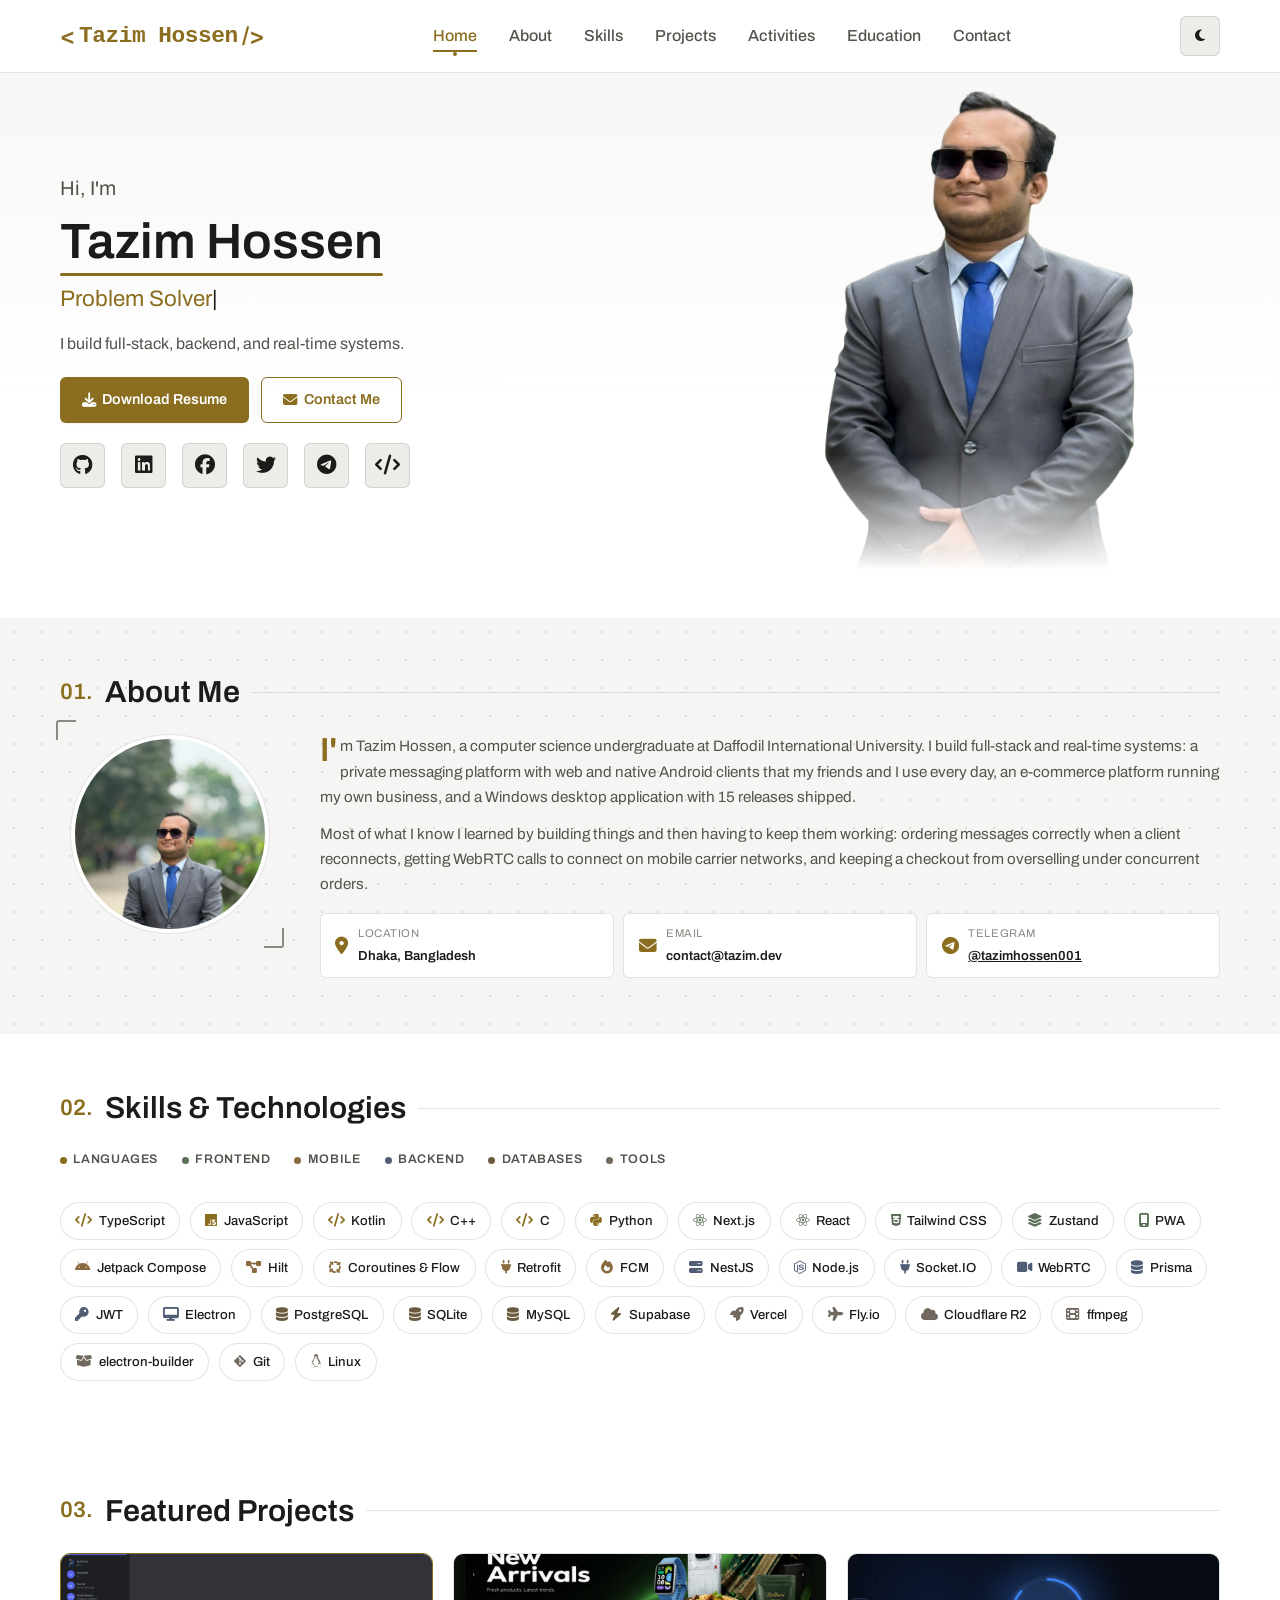
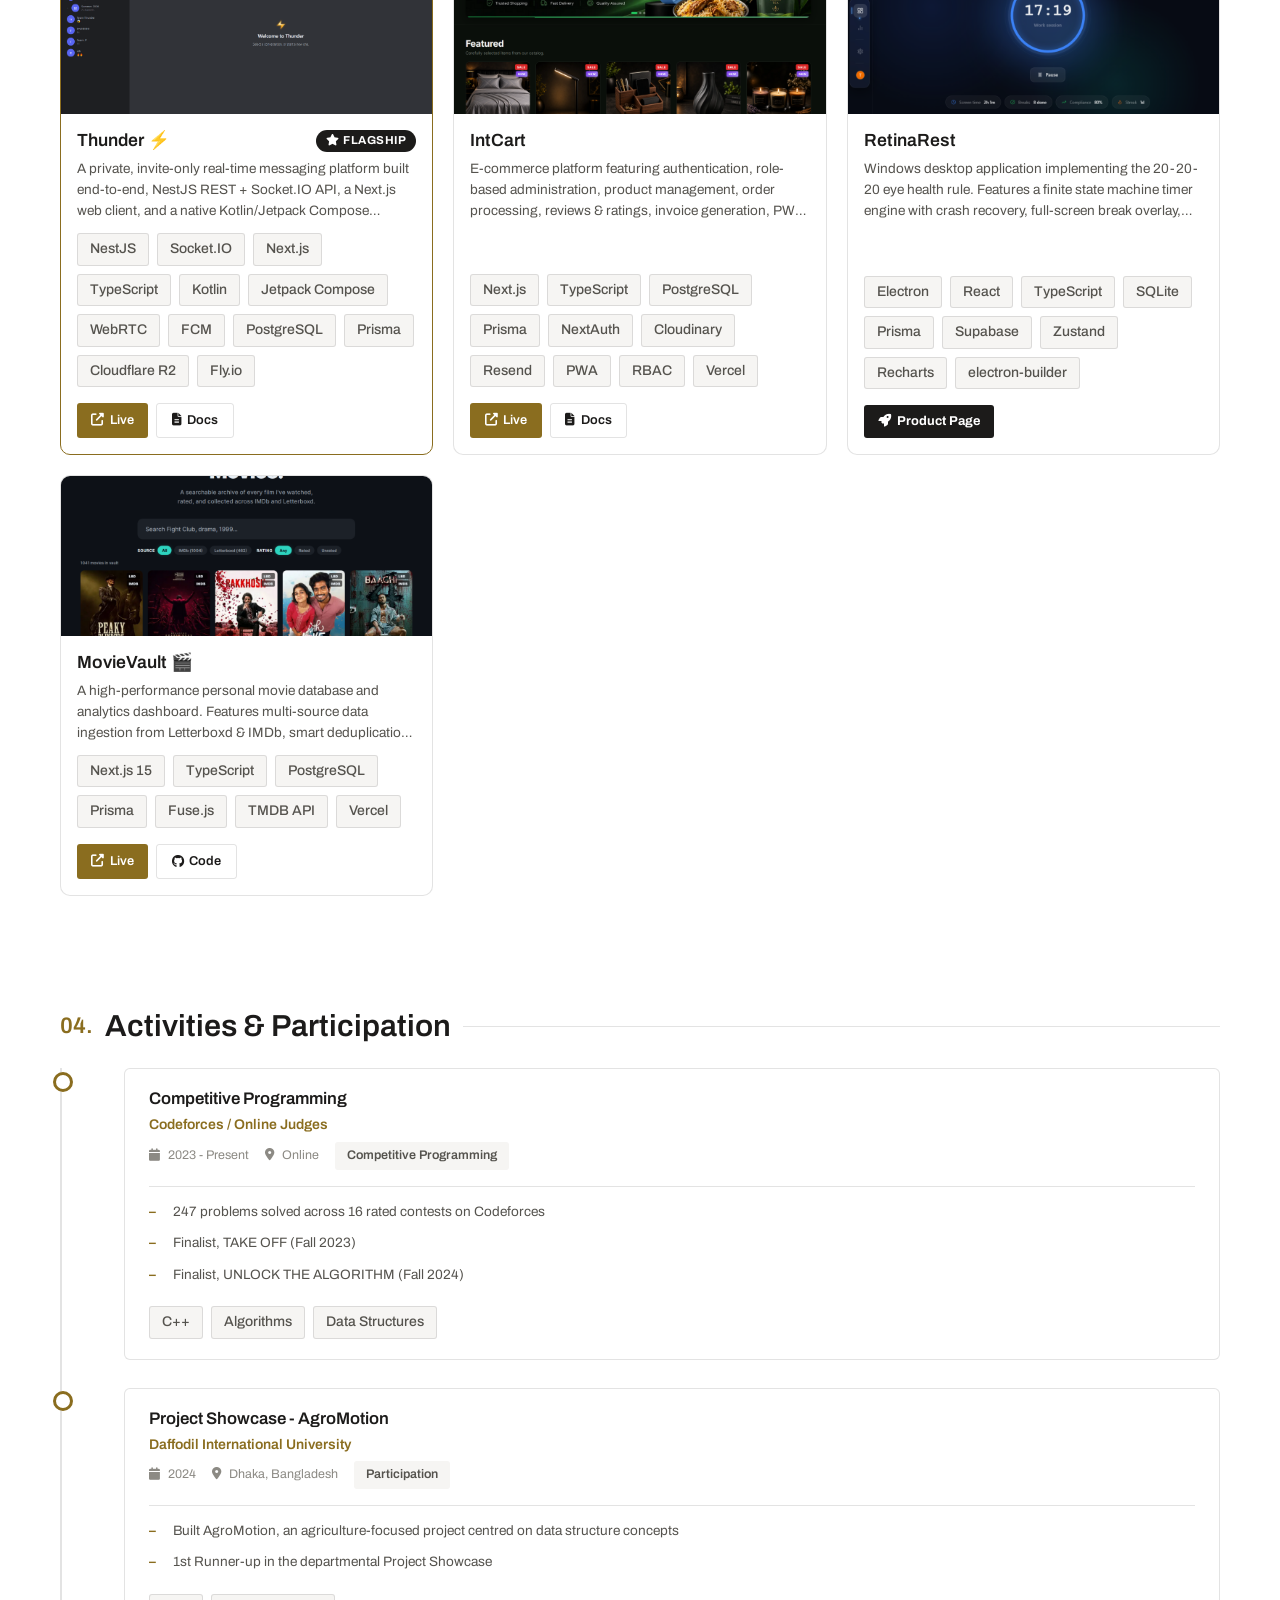
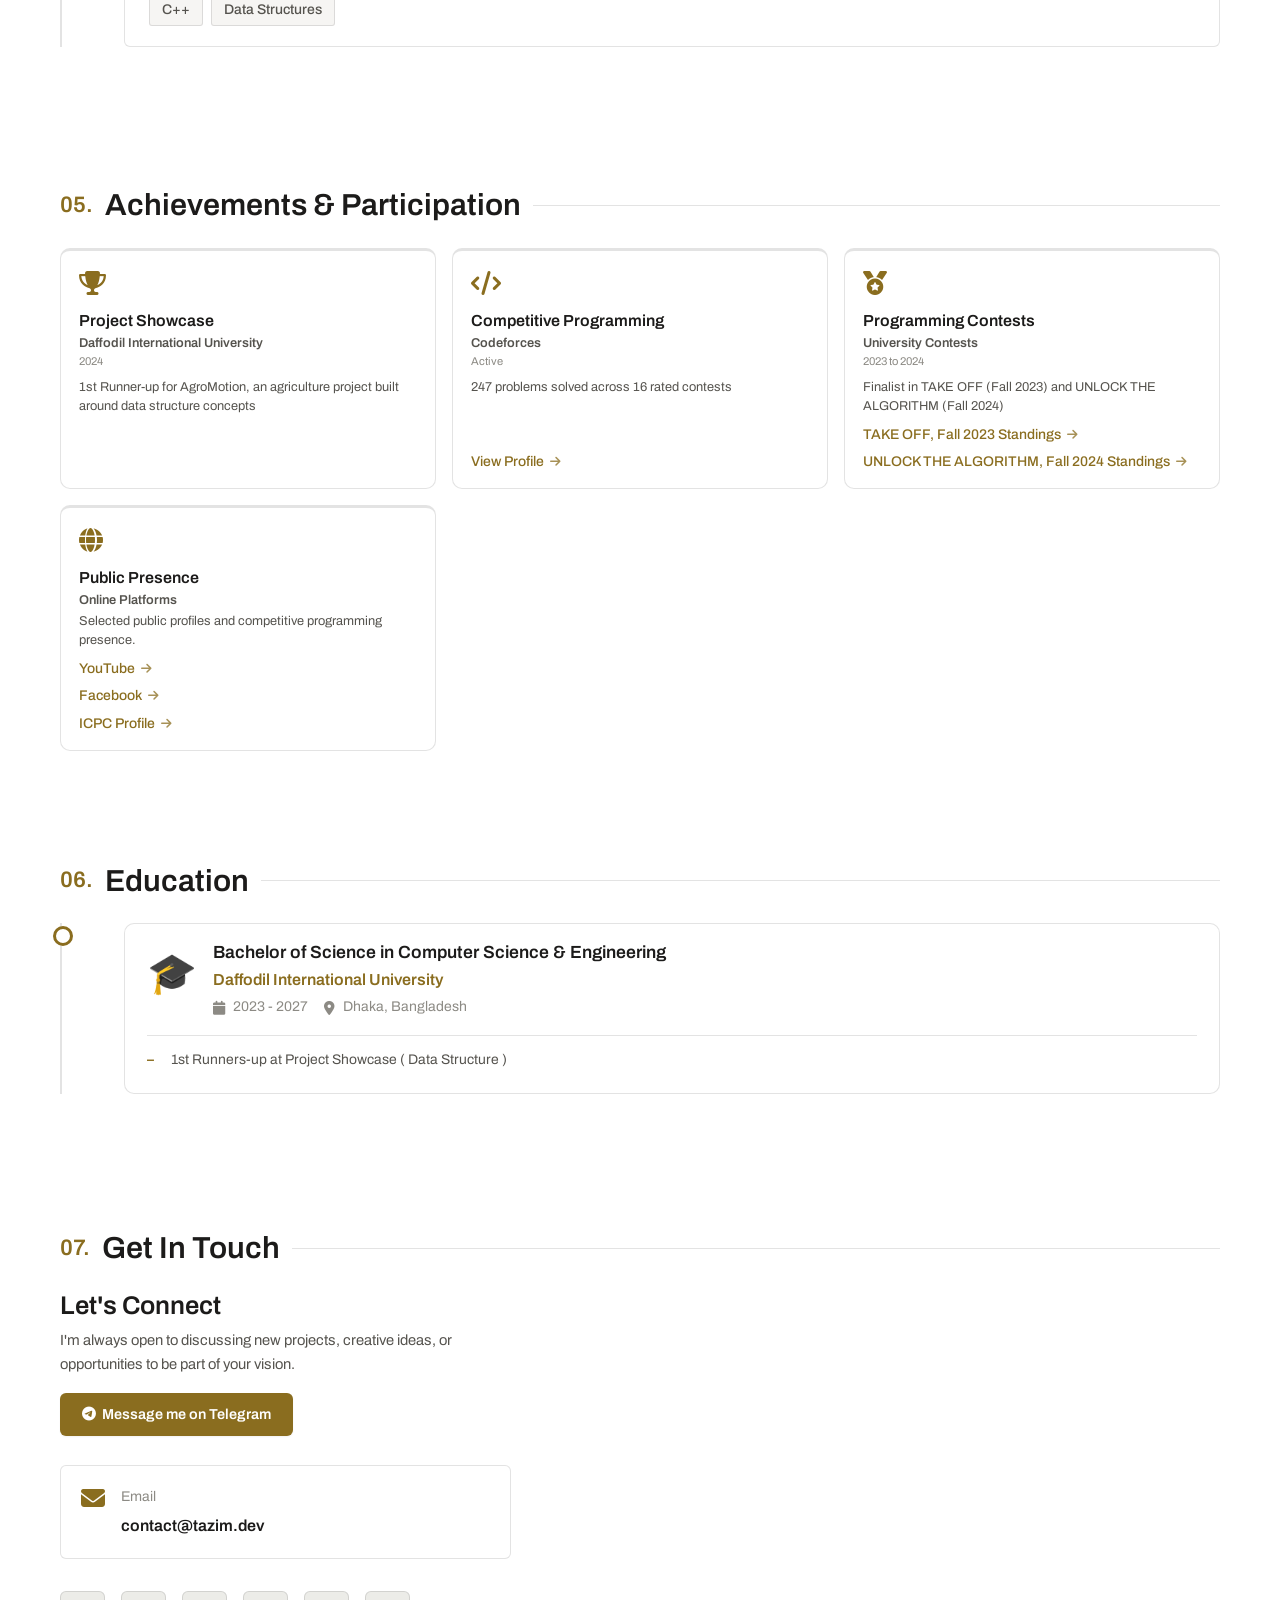
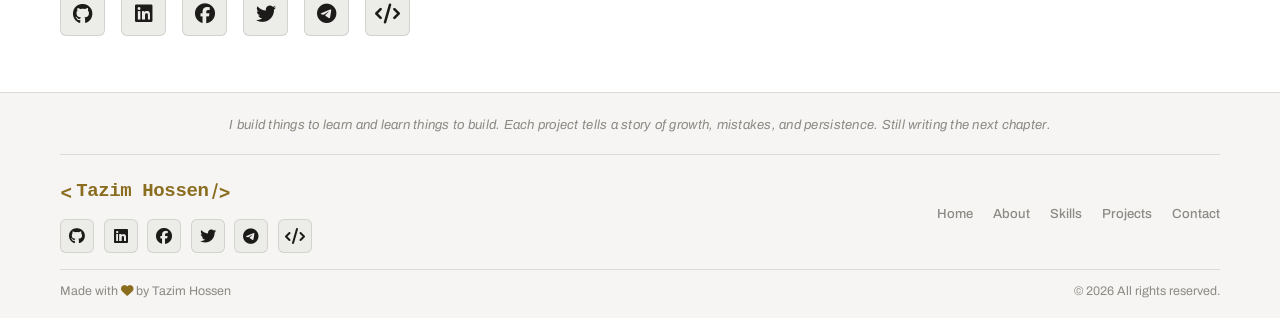
==== commit 78d9a7b7: "Swap About photo placeholder for the real profile shot The About circle was still pointing at a stal" ====
--- a/index.html
+++ b/index.html
@@ -159,7 +159,7 @@
             <div class="about-content">
                 <div class="about-image">
                     <div class="about-image-wrapper">
-                        <img src="assets/images/about.jpg" alt="About" loading="lazy">
+                        <img src="assets/images/profile_new.jpg" alt="Tazim Hossen" loading="lazy">
                         <div class="about-image-border"></div>
                     </div>
                 </div>
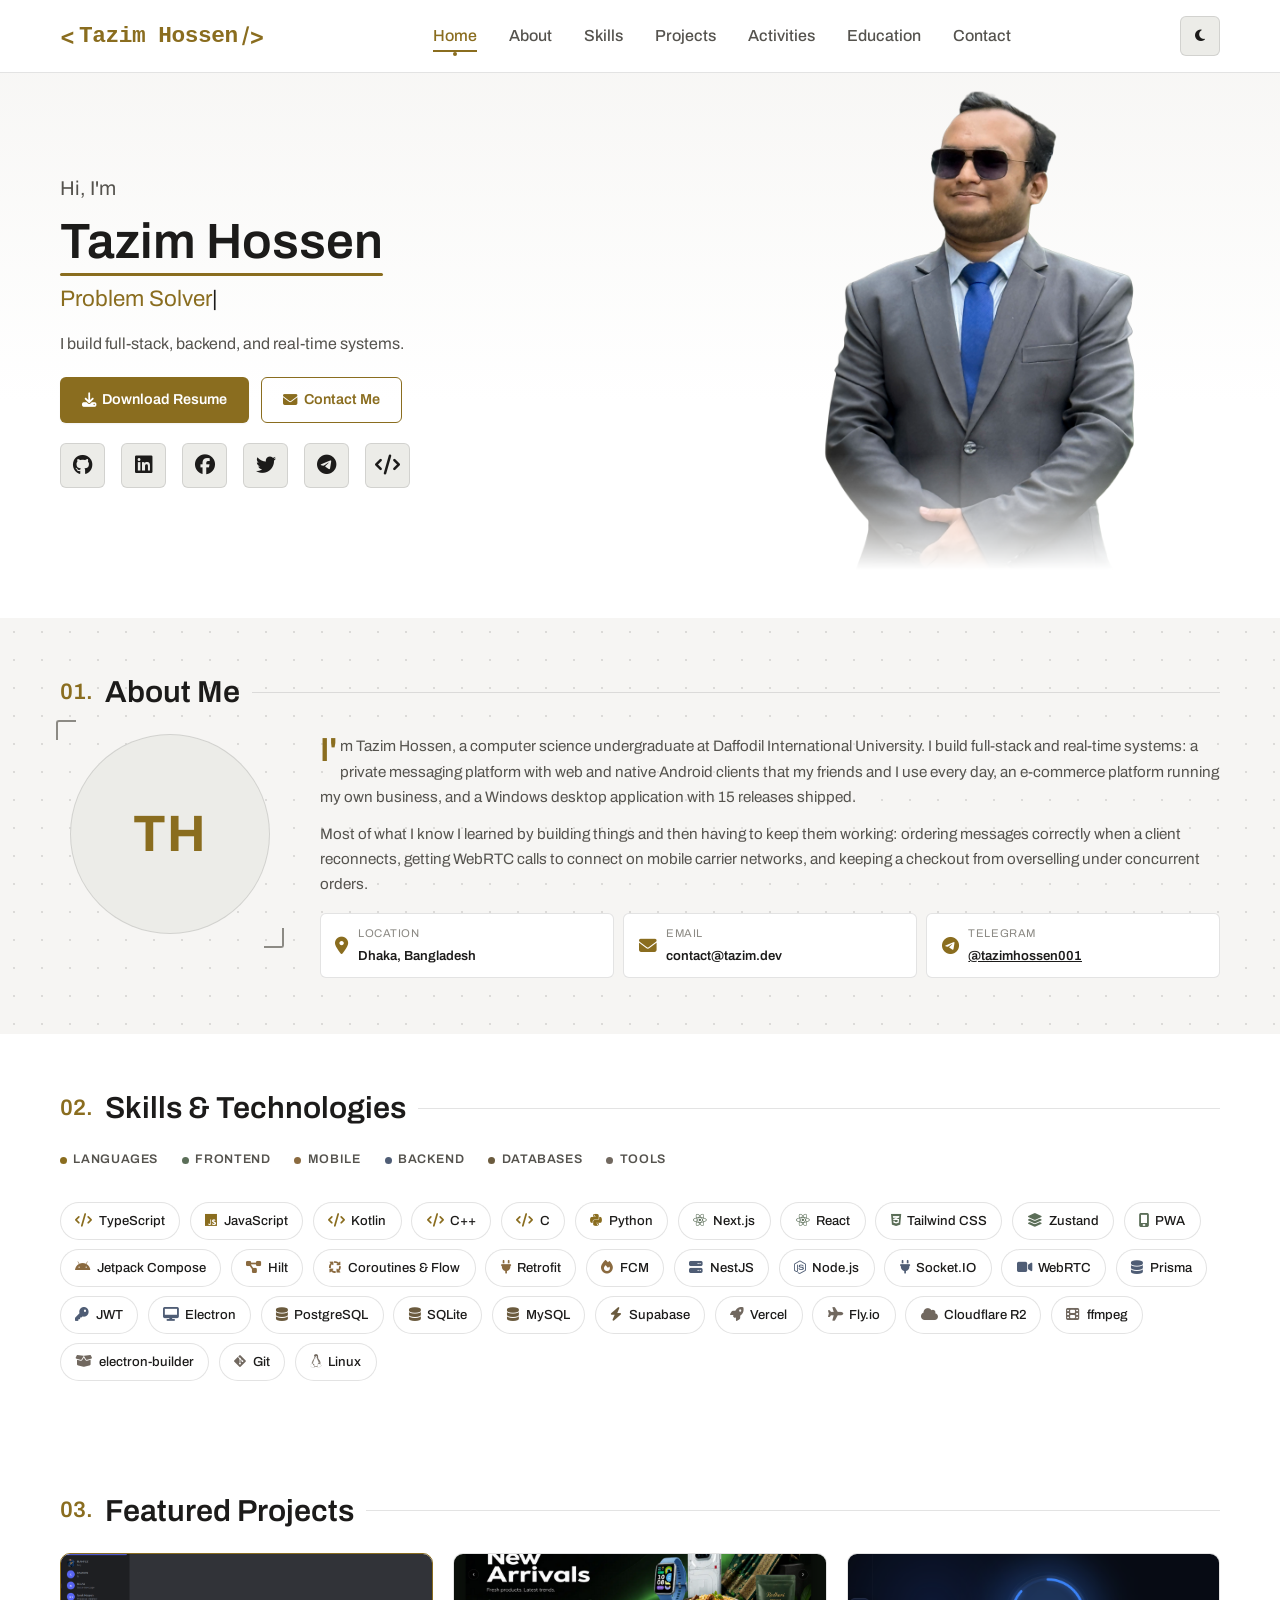
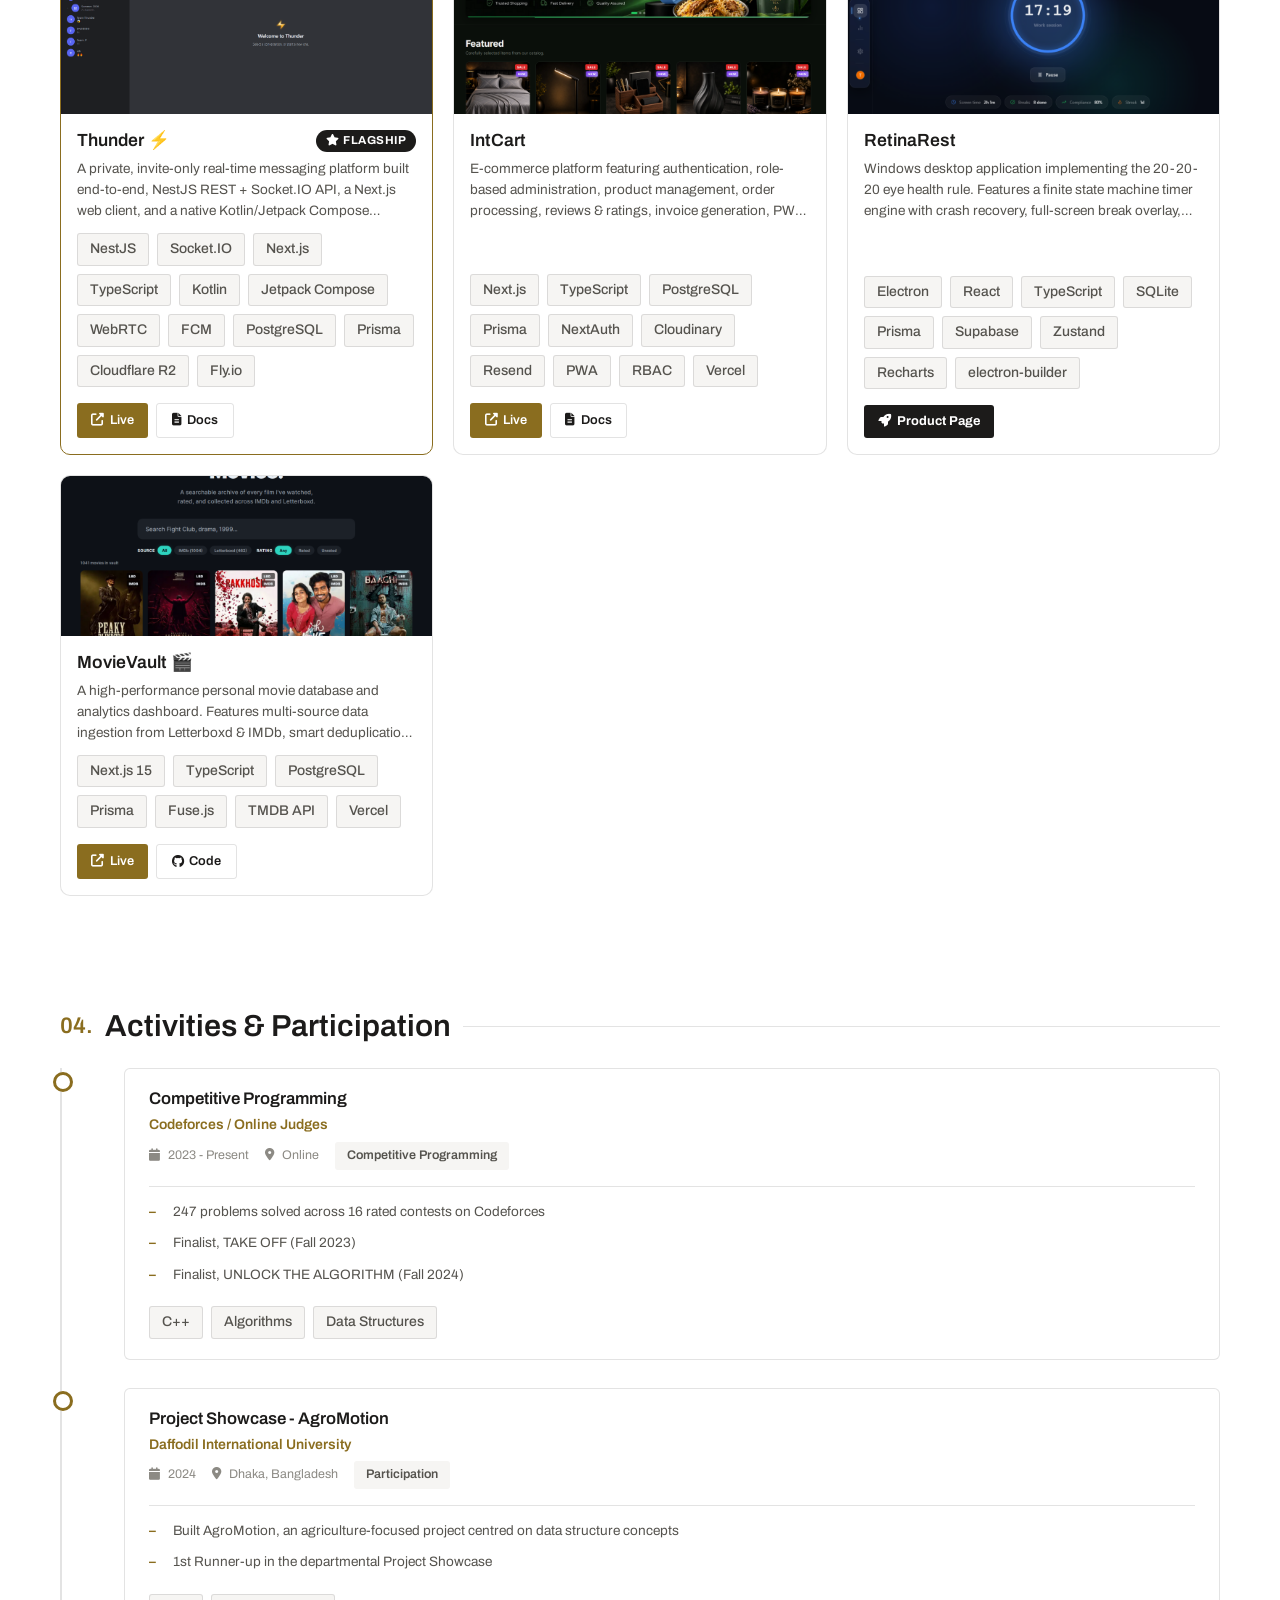
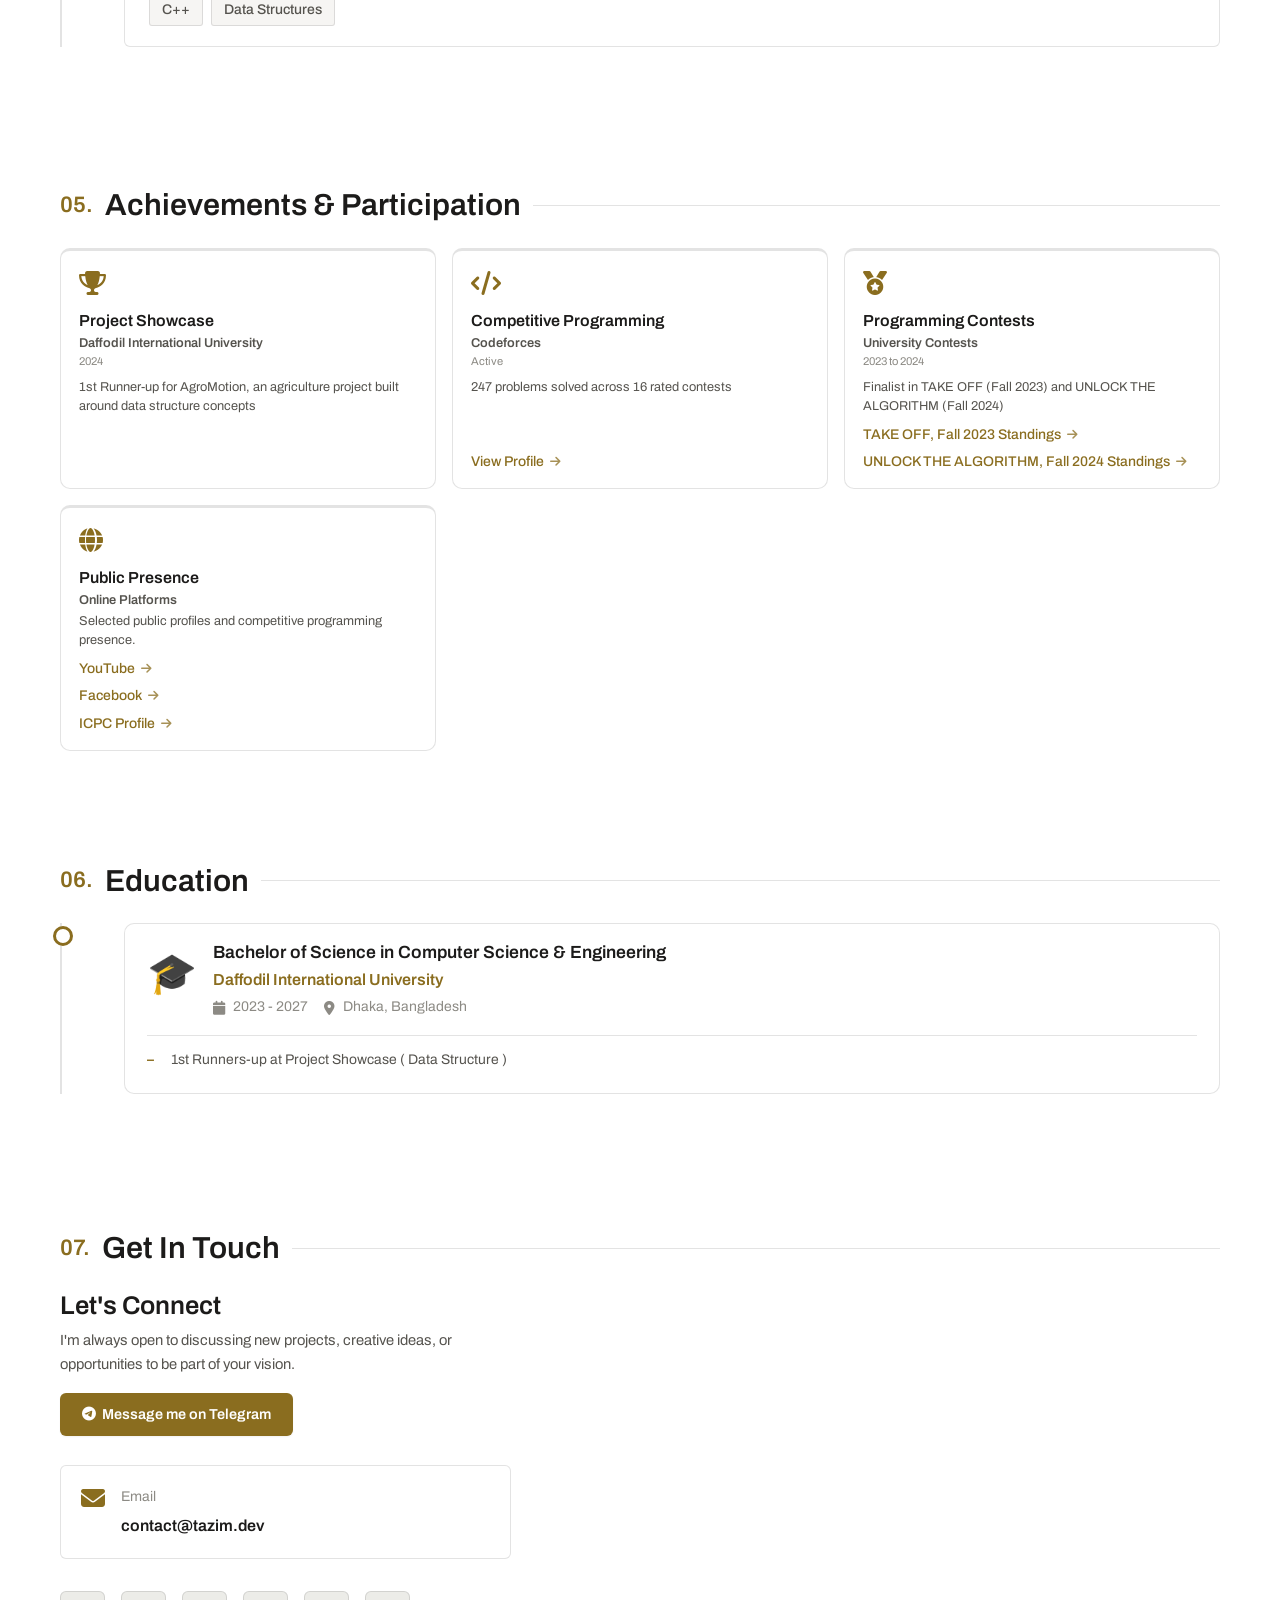
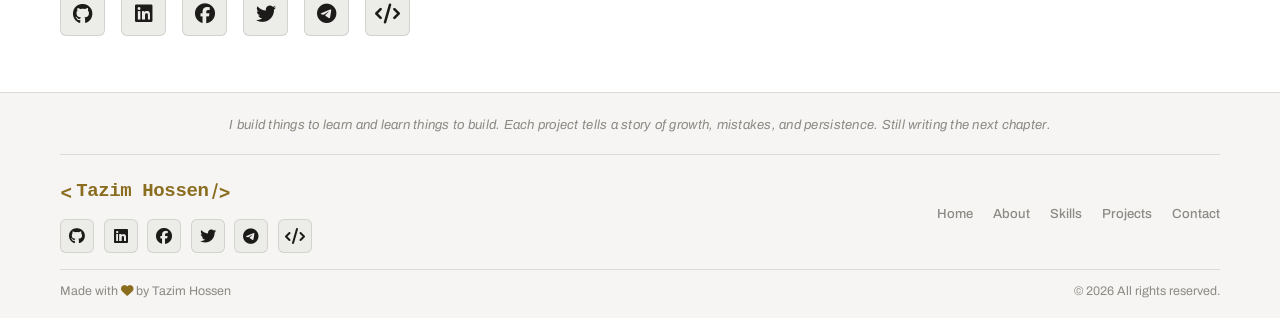
==== commit 65822af3: "Replace About photo with a monogram badge instead A second real photo next to the hero shot felt red" ====
--- a/index.html
+++ b/index.html
@@ -159,7 +159,7 @@
             <div class="about-content">
                 <div class="about-image">
                     <div class="about-image-wrapper">
-                        <img src="assets/images/profile_new.jpg" alt="Tazim Hossen" loading="lazy">
+                        <div class="about-monogram" aria-hidden="true">TH</div>
                         <div class="about-image-border"></div>
                     </div>
                 </div>
--- a/css/style.css
+++ b/css/style.css
@@ -555,18 +555,23 @@
   height: 200px;
 }
 
-.about-image-wrapper img {
+.about-monogram {
   width: 100%;
   height: 100%;
-  object-fit: cover;
-  object-position: top center;
+  display: flex;
+  align-items: center;
+  justify-content: center;
   border-radius: 50%;
-  padding: 4px;
-  background: var(--bg-primary);
+  background: var(--bg-tertiary);
+  border: 1px solid var(--border-color);
+  color: var(--accent);
+  font-family: var(--font-headings);
+  font-weight: 700;
+  font-size: 3.2rem;
+  letter-spacing: 0.02em;
   position: relative;
   z-index: 3;
   box-sizing: border-box;
-  border: 1px solid var(--border-color);
 }
 
 /* Bracket corners */
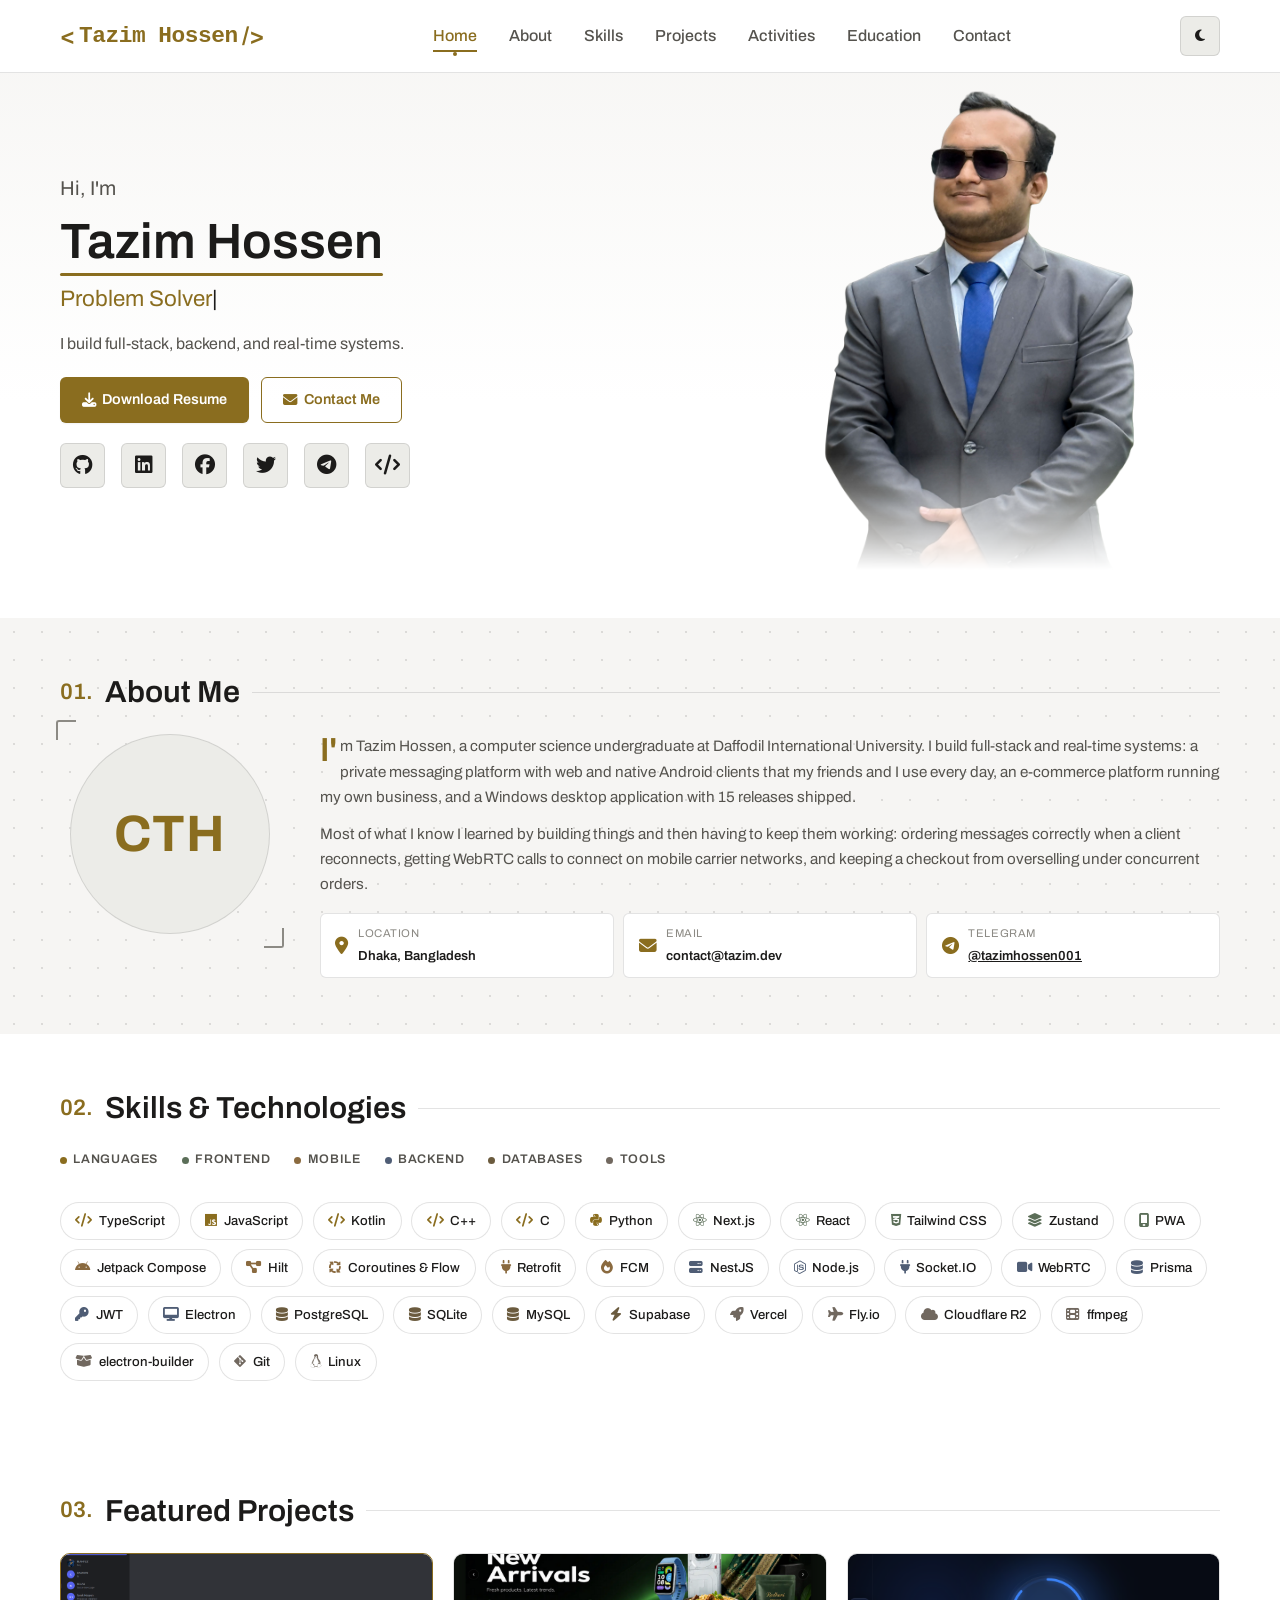
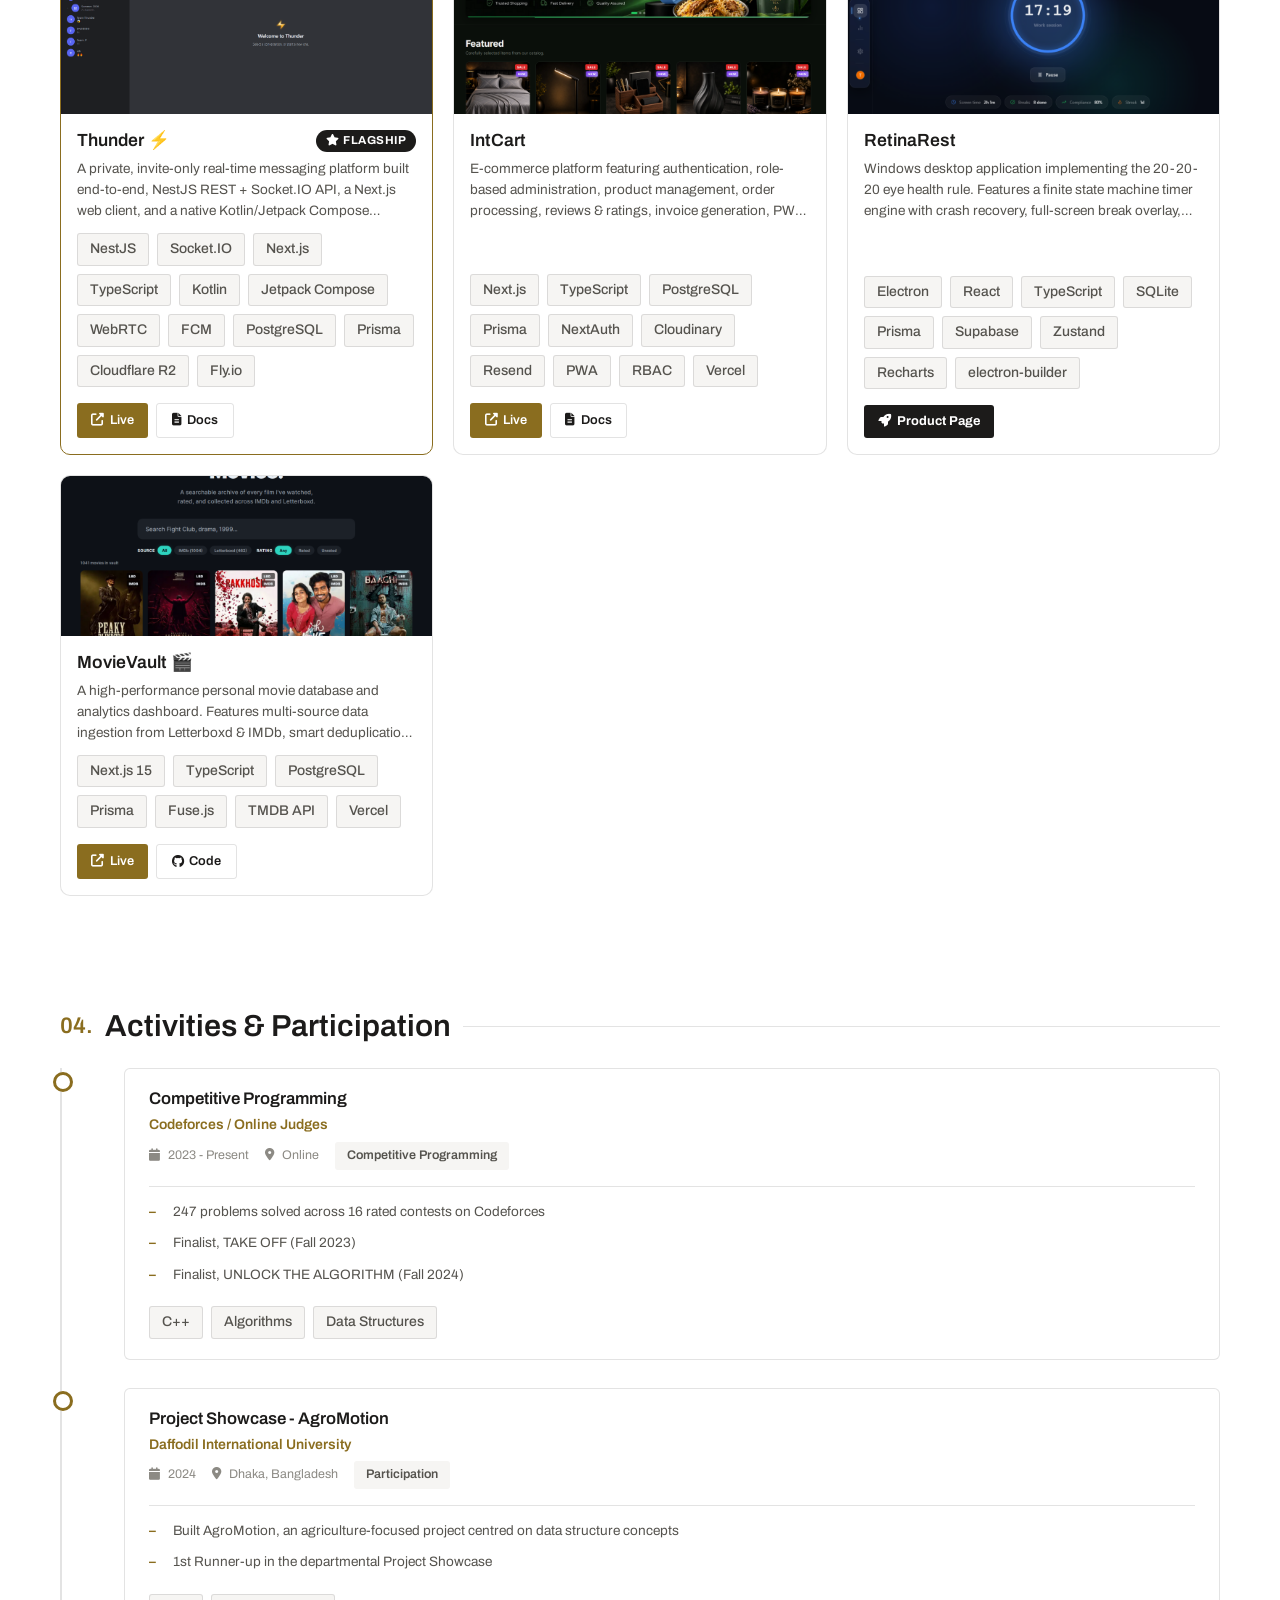
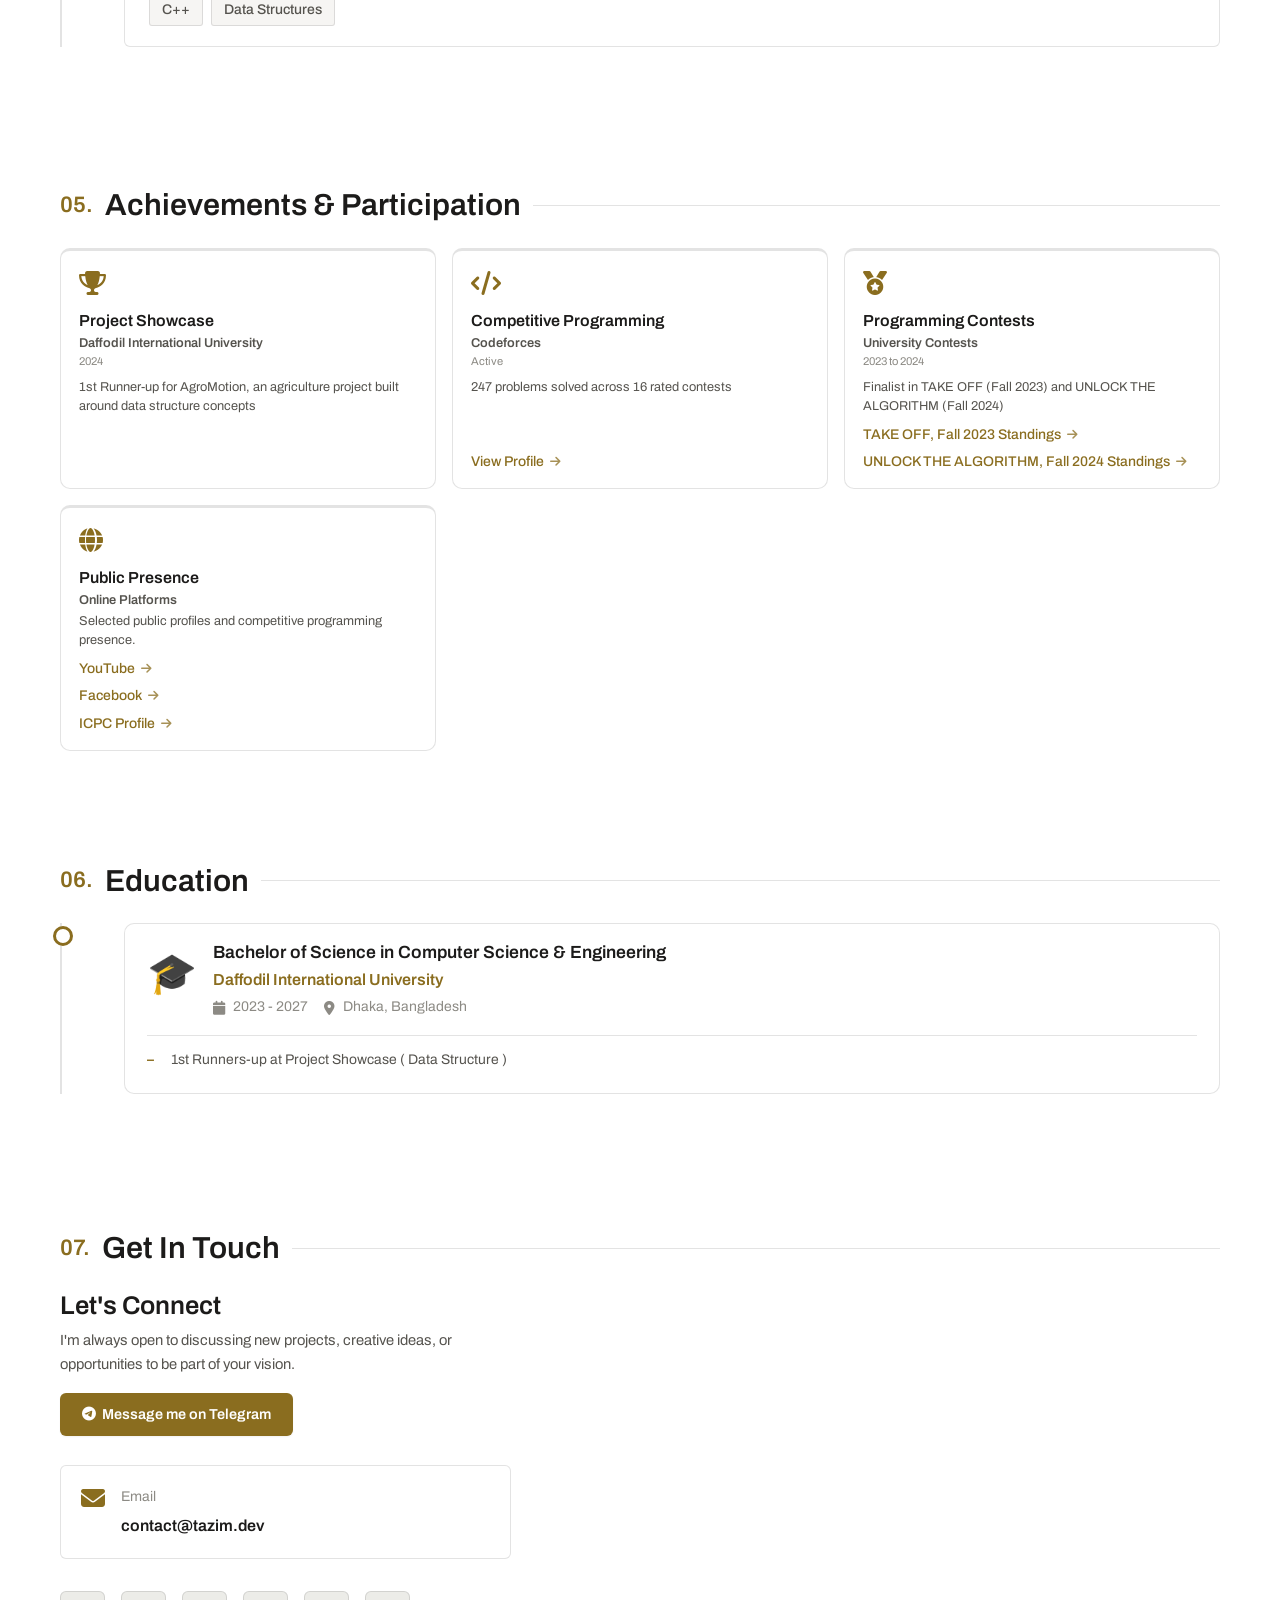
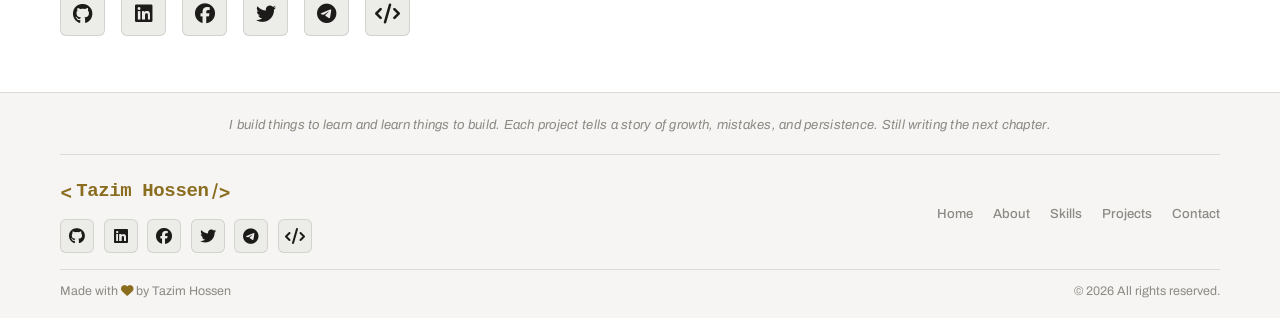
==== commit e46369c3: "Use CTH for the About monogram instead of TH" ====
--- a/index.html
+++ b/index.html
@@ -159,7 +159,7 @@
             <div class="about-content">
                 <div class="about-image">
                     <div class="about-image-wrapper">
-                        <div class="about-monogram" aria-hidden="true">TH</div>
+                        <div class="about-monogram" aria-hidden="true">CTH</div>
                         <div class="about-image-border"></div>
                     </div>
                 </div>
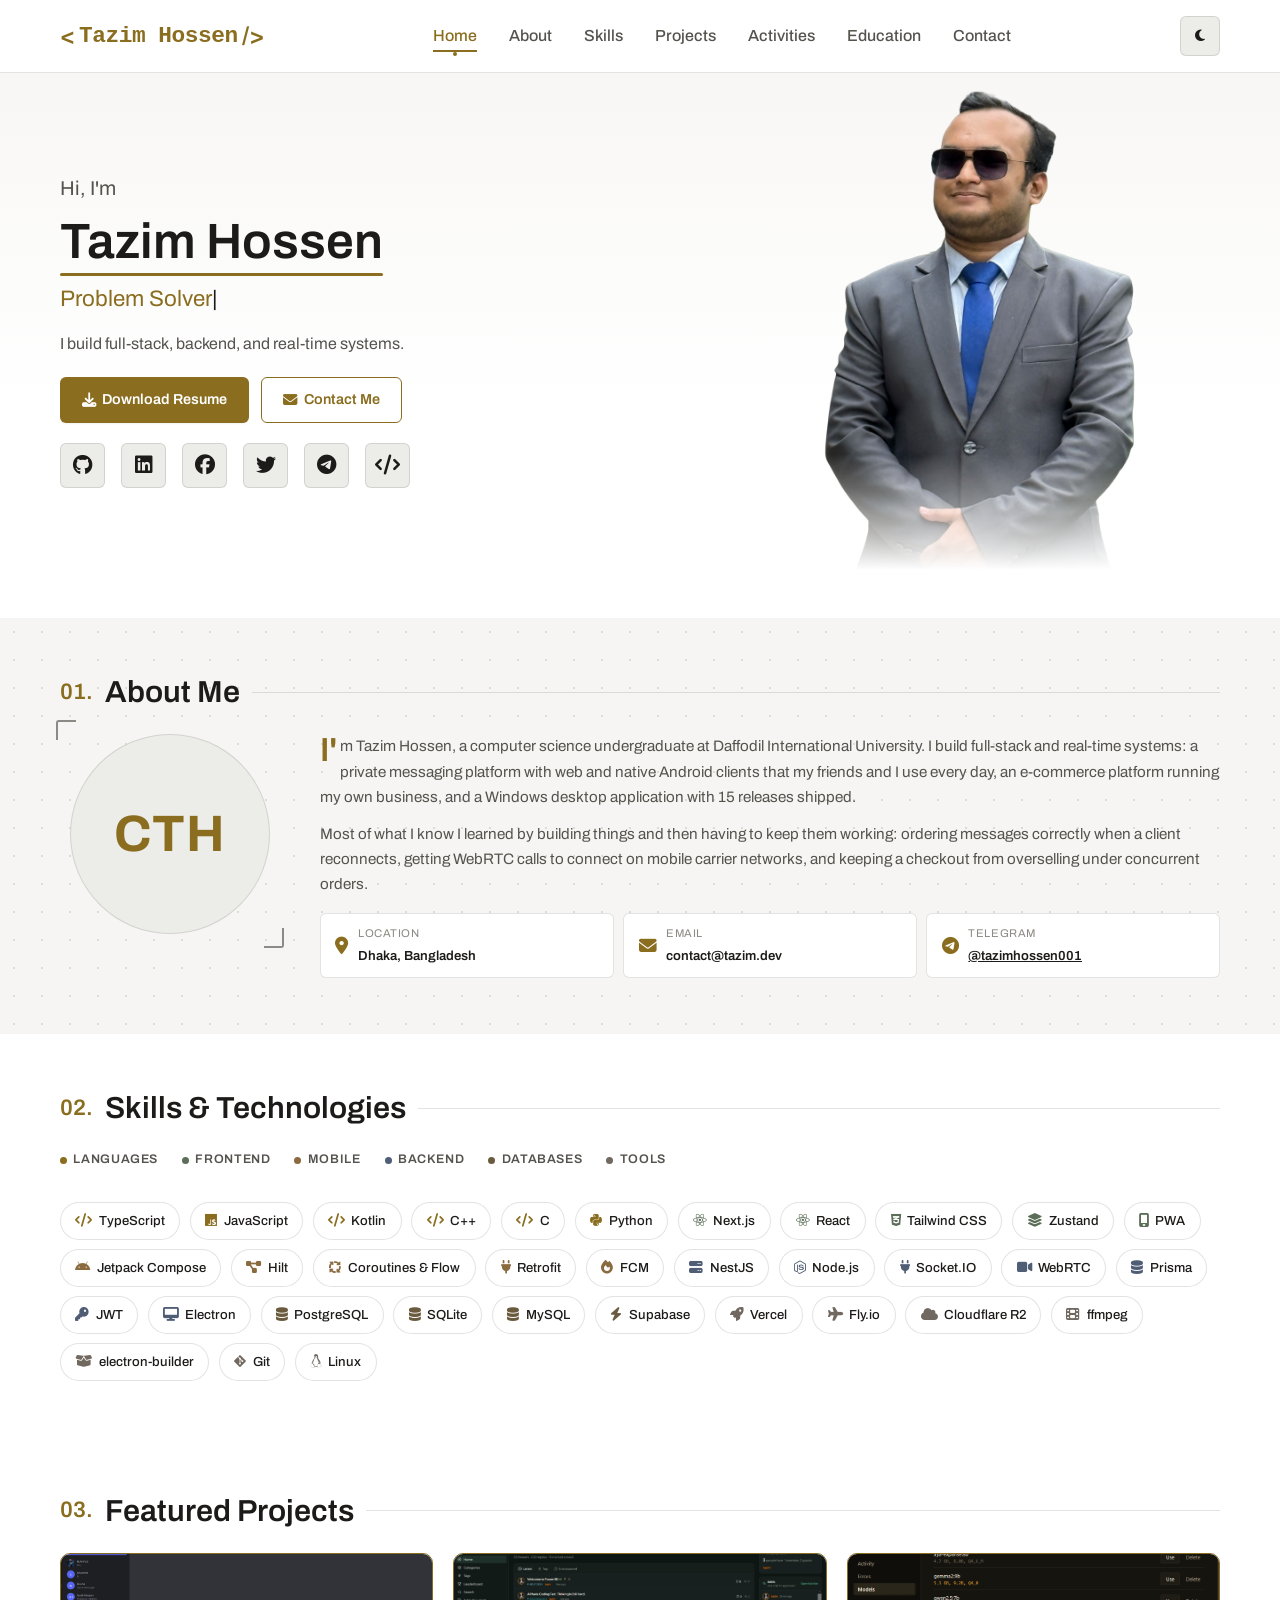
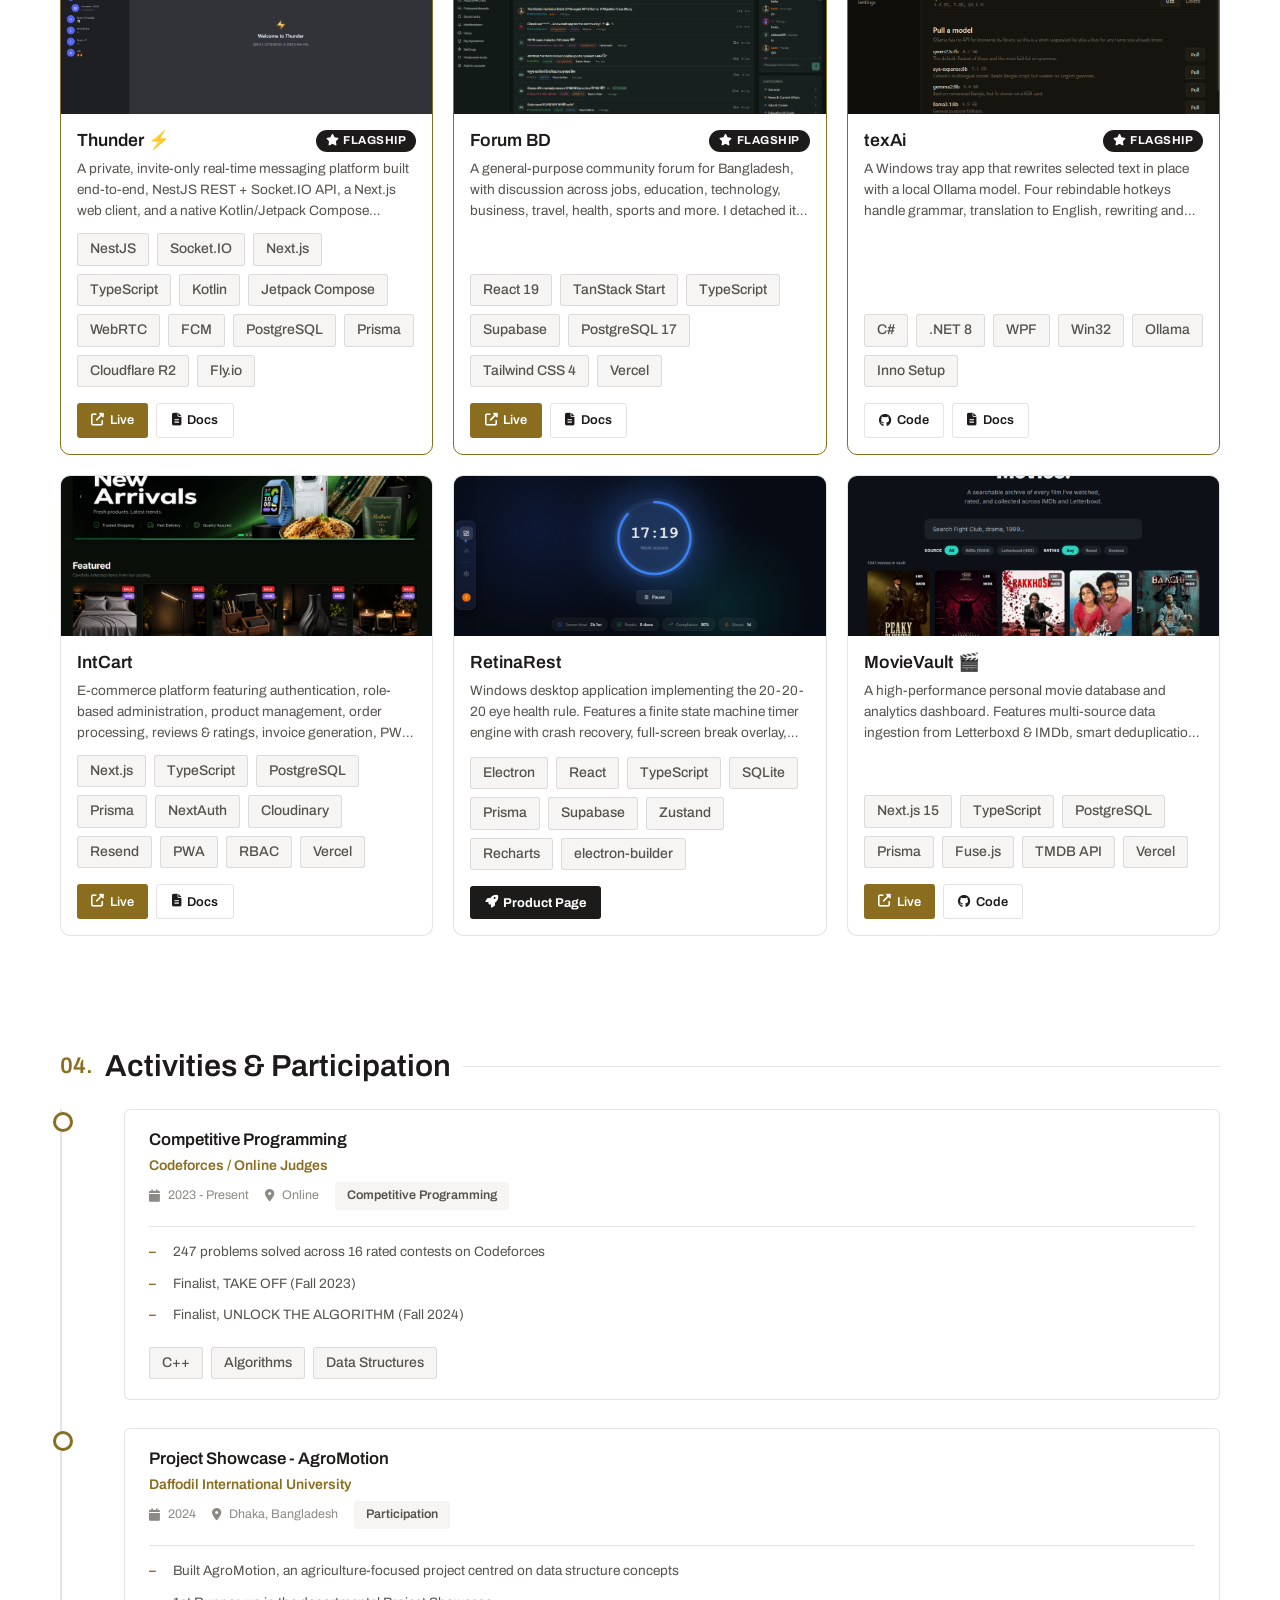
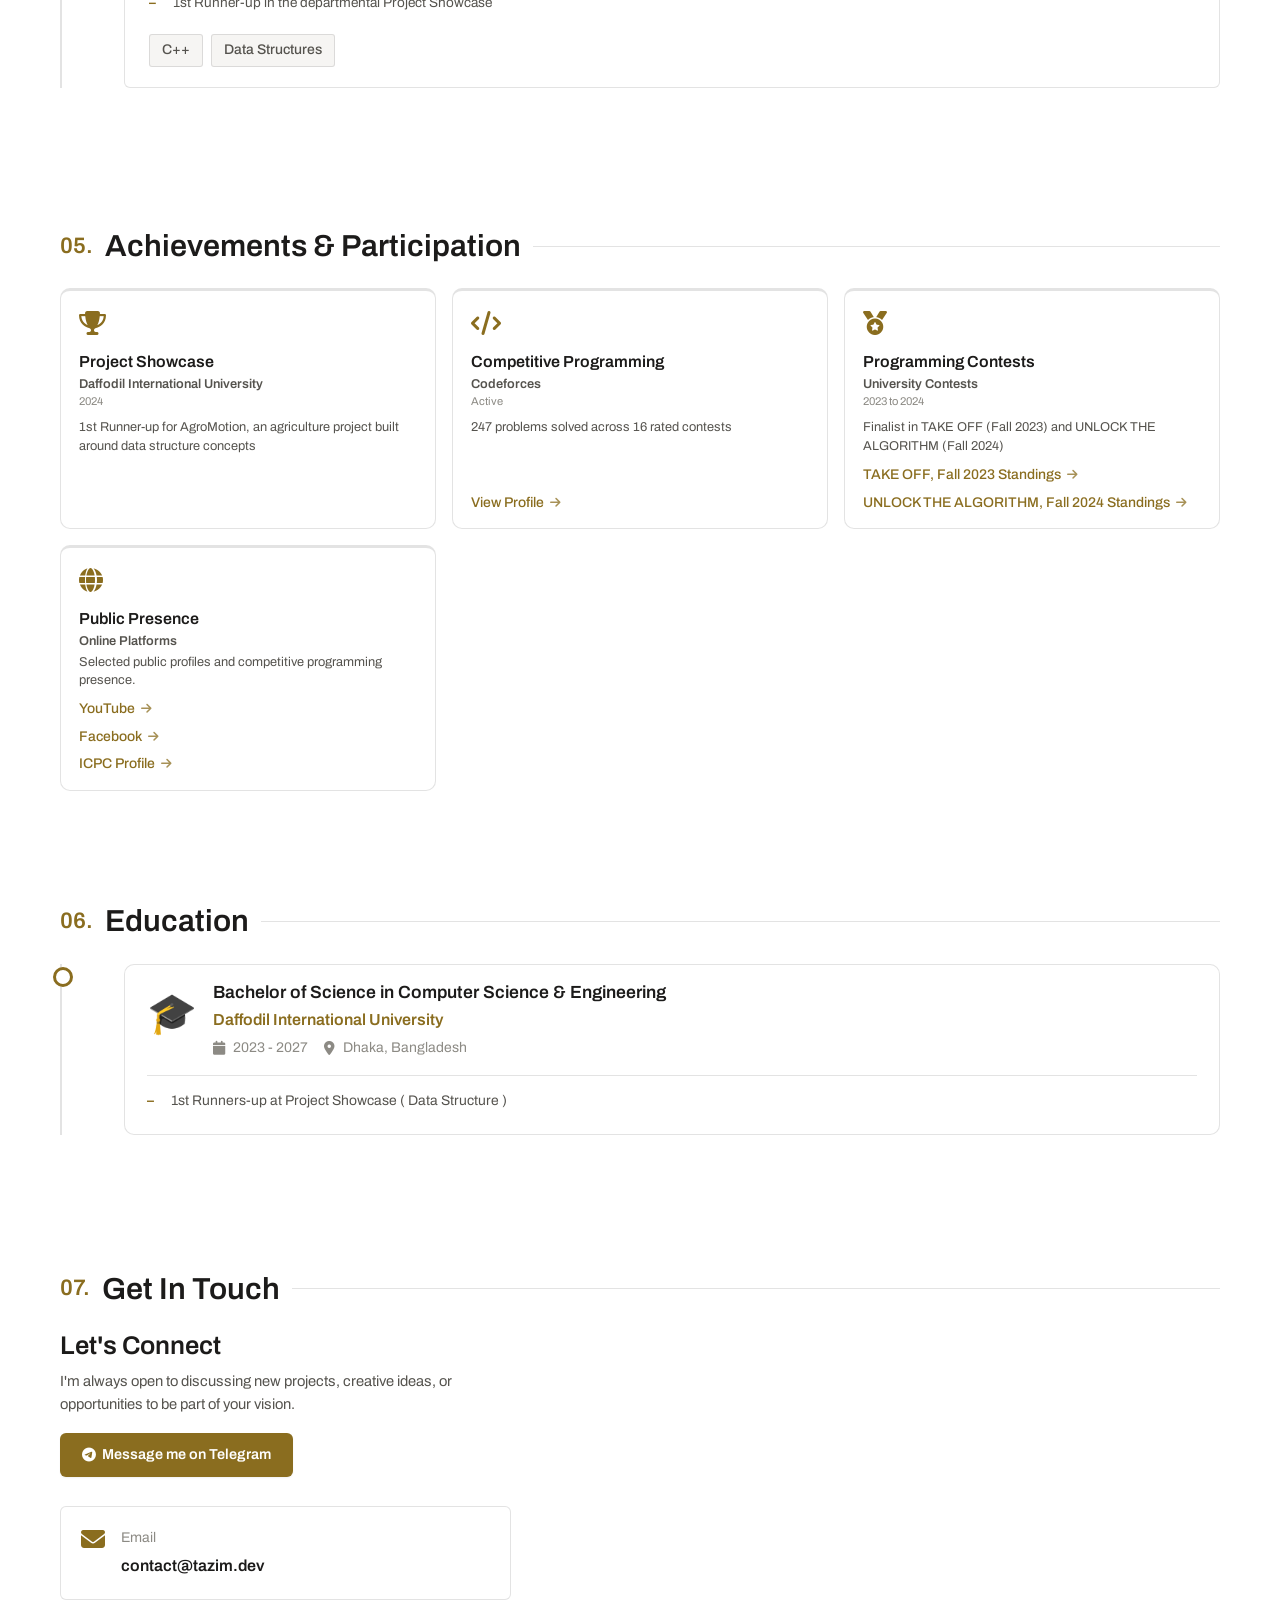
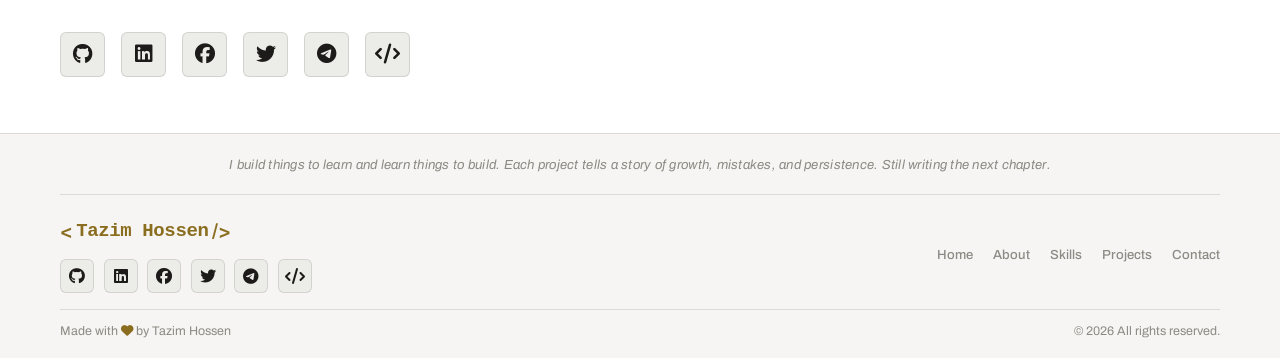
==== commit dc669ab7: "Improve portfolio SEO and canonical URLs for both domains" ====
--- a/index.html
+++ b/index.html
@@ -3,17 +3,7 @@
 <head>
     <meta charset="UTF-8">
     <meta name="viewport" content="width=device-width, initial-scale=1.0">
-    <meta name="description" content="Portfolio of a Junior Software Engineer specializing in full-stack web development">
-    <meta name="keywords" content="Software Engineer, Web Developer, Portfolio, Bangladesh, Full-stack Developer">
-    <meta name="author" content="">
-    
-    <!-- Open Graph Meta Tags -->
-    <meta property="og:title" content="Portfolio - Junior Software Engineer">
-    <meta property="og:description" content="Explore my portfolio showcasing web development projects and skills">
-    <meta property="og:type" content="website">
-    <meta property="og:image" content="assets/images/og-image.jpg">
-    
-    <title>Tazim Hossen | Portfolio | Computer Science Student | Software Engineering</title>
+    <title>Tazim Hossen | Software Engineer &amp; CSE Student</title>
 
     <link rel="icon"
 type="image/png"
@@ -22,40 +12,69 @@
 
 <meta
 name="description"
-content="Portfolio of Tazim Hossen, Computer Science student at Daffodil International University. Projects, software development, AI and research interests.">
+content="Tazim Hossen's portfolio: full-stack web apps, real-time messaging and Windows software. CSE student at Daffodil International University, Bangladesh.">
 
 <meta name="author" content="Tazim Hossen">
 
-<link rel="canonical" href="https://tazim.dev">
+<link rel="canonical" href="https://tazim.dev/">
 
 <meta property="og:title"
-content="Tazim Hossen | Portfolio">
+content="Tazim Hossen | Software Engineer &amp; CSE Student">
 
 <meta
 property="og:description"
-content="Projects, software development, AI and research interests">
+content="Explore Tazim Hossen's full-stack, real-time messaging and desktop software projects, technical skills and engineering experience.">
 
 <meta property="og:url"
-content="https://tazim.dev">
+content="https://tazim.dev/">
 
 <meta property="og:type"
 content="website">
 
 <meta property="og:image"
 content="https://tazim.dev/og.png">
+
+<meta property="og:image:alt" content="Tazim Hossen's software engineering portfolio">
+<meta name="twitter:card" content="summary_large_image">
+<meta name="twitter:title" content="Tazim Hossen | Software Engineer &amp; CSE Student">
+<meta name="twitter:description" content="Full-stack web apps, real-time messaging and Windows software by Tazim Hossen, CSE student in Bangladesh.">
+<meta name="twitter:image" content="https://tazim.dev/og.png">
+<meta name="robots" content="index, follow, max-image-preview:large">
 
 <script type="application/ld+json">
 {
 "@context":"https://schema.org",
-"@type":"Person",
-"name":"Tazim Hossen",
-"url":"https://tazim.dev",
-"jobTitle":"Computer Science Student",
-"alumniOf":"Daffodil International University",
-"sameAs":[
-"https://github.com/cthboss001",
-"https://www.linkedin.com/in/tazimhossen/",
-"https://www.youtube.com/@tazimhossen"
+"@graph":[
+  {
+    "@type":"Person",
+    "@id":"https://tazim.dev/#person",
+    "name":"Tazim Hossen",
+    "url":"https://tazim.dev/",
+    "image":"https://tazim.dev/assets/images/unnamed.png",
+    "jobTitle":"Computer Science Student",
+    "affiliation":{"@type":"CollegeOrUniversity","name":"Daffodil International University"},
+    "sameAs":[
+      "https://github.com/cthboss001",
+      "https://www.linkedin.com/in/tazimhossen/",
+      "https://www.youtube.com/@tazimhossen"
+    ]
+  },
+  {
+    "@type":"WebSite",
+    "@id":"https://tazim.dev/#website",
+    "url":"https://tazim.dev/",
+    "name":"Tazim Hossen",
+    "inLanguage":"en",
+    "publisher":{"@id":"https://tazim.dev/#person"}
+  },
+  {
+    "@type":"ProfilePage",
+    "@id":"https://tazim.dev/#profile",
+    "url":"https://tazim.dev/",
+    "name":"Tazim Hossen | Software Engineer & CSE Student",
+    "isPartOf":{"@id":"https://tazim.dev/#website"},
+    "mainEntity":{"@id":"https://tazim.dev/#person"}
+  }
 ]
 }
 </script>
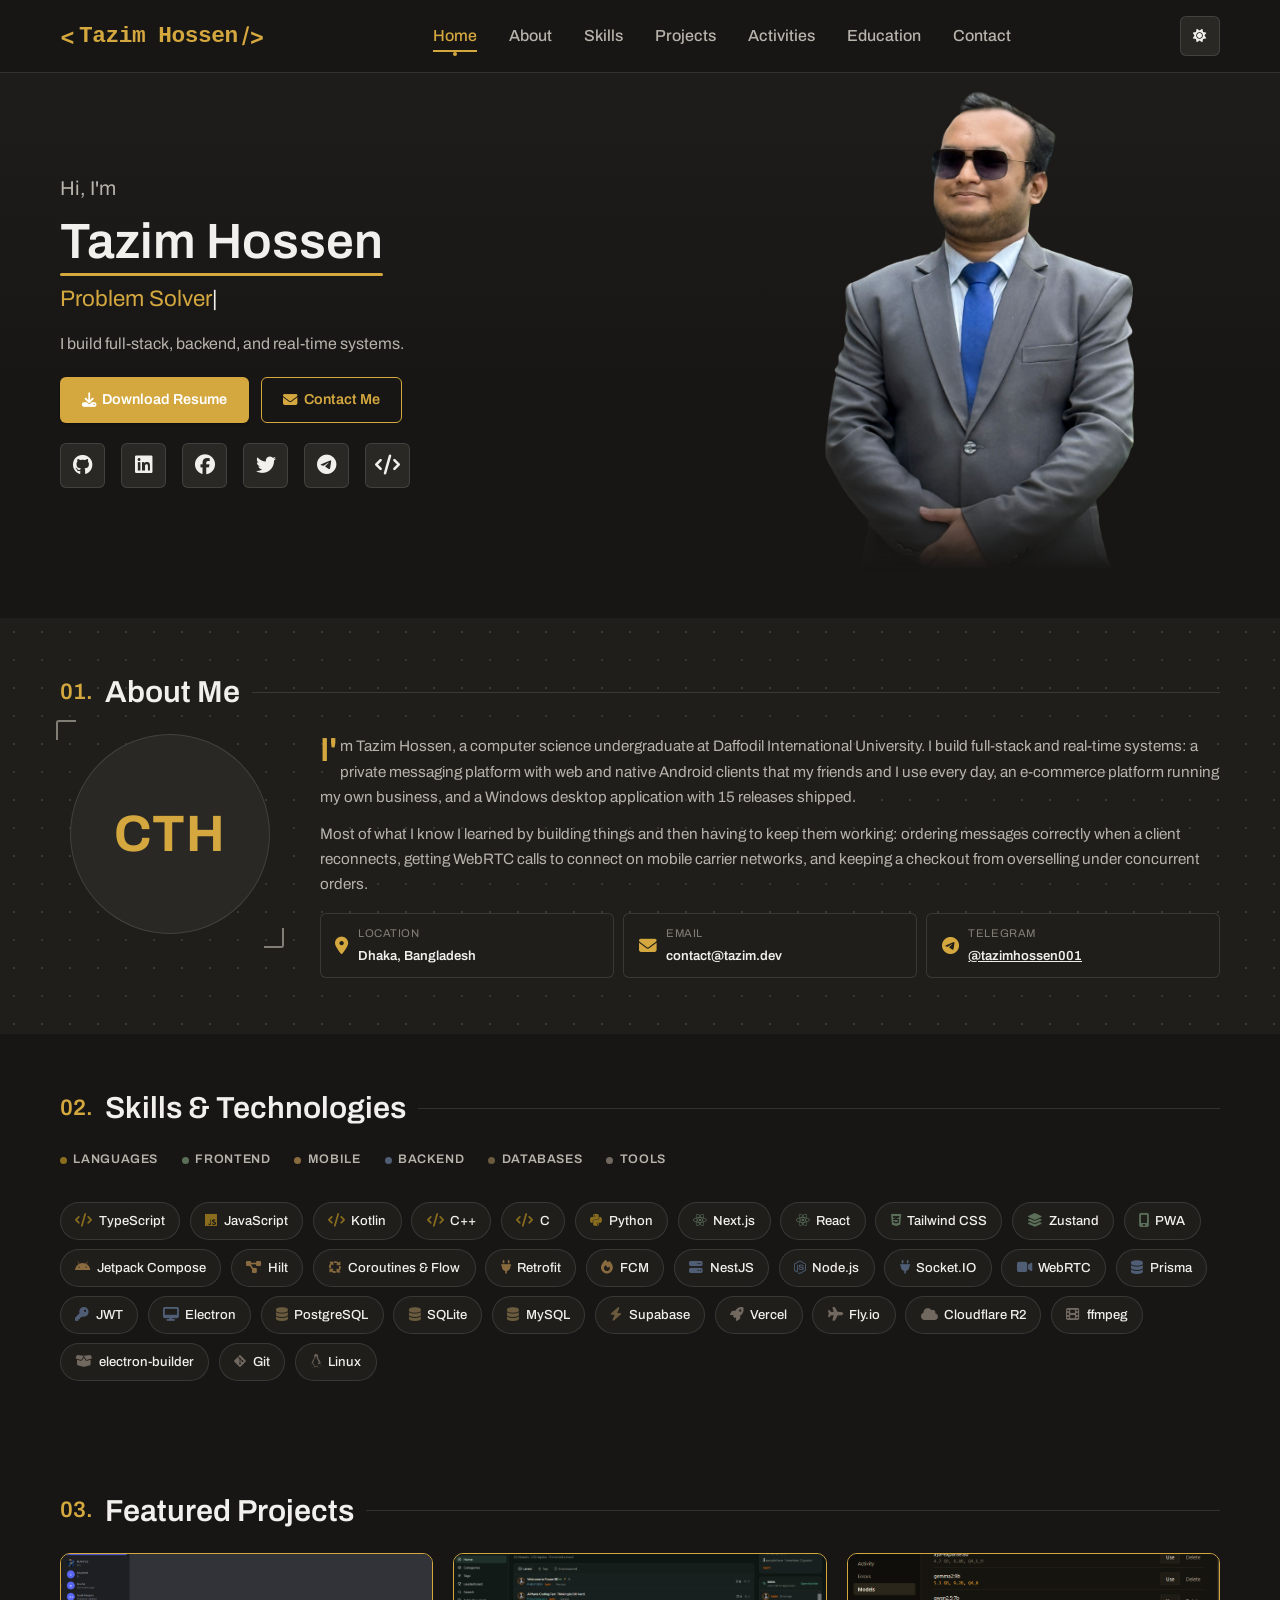
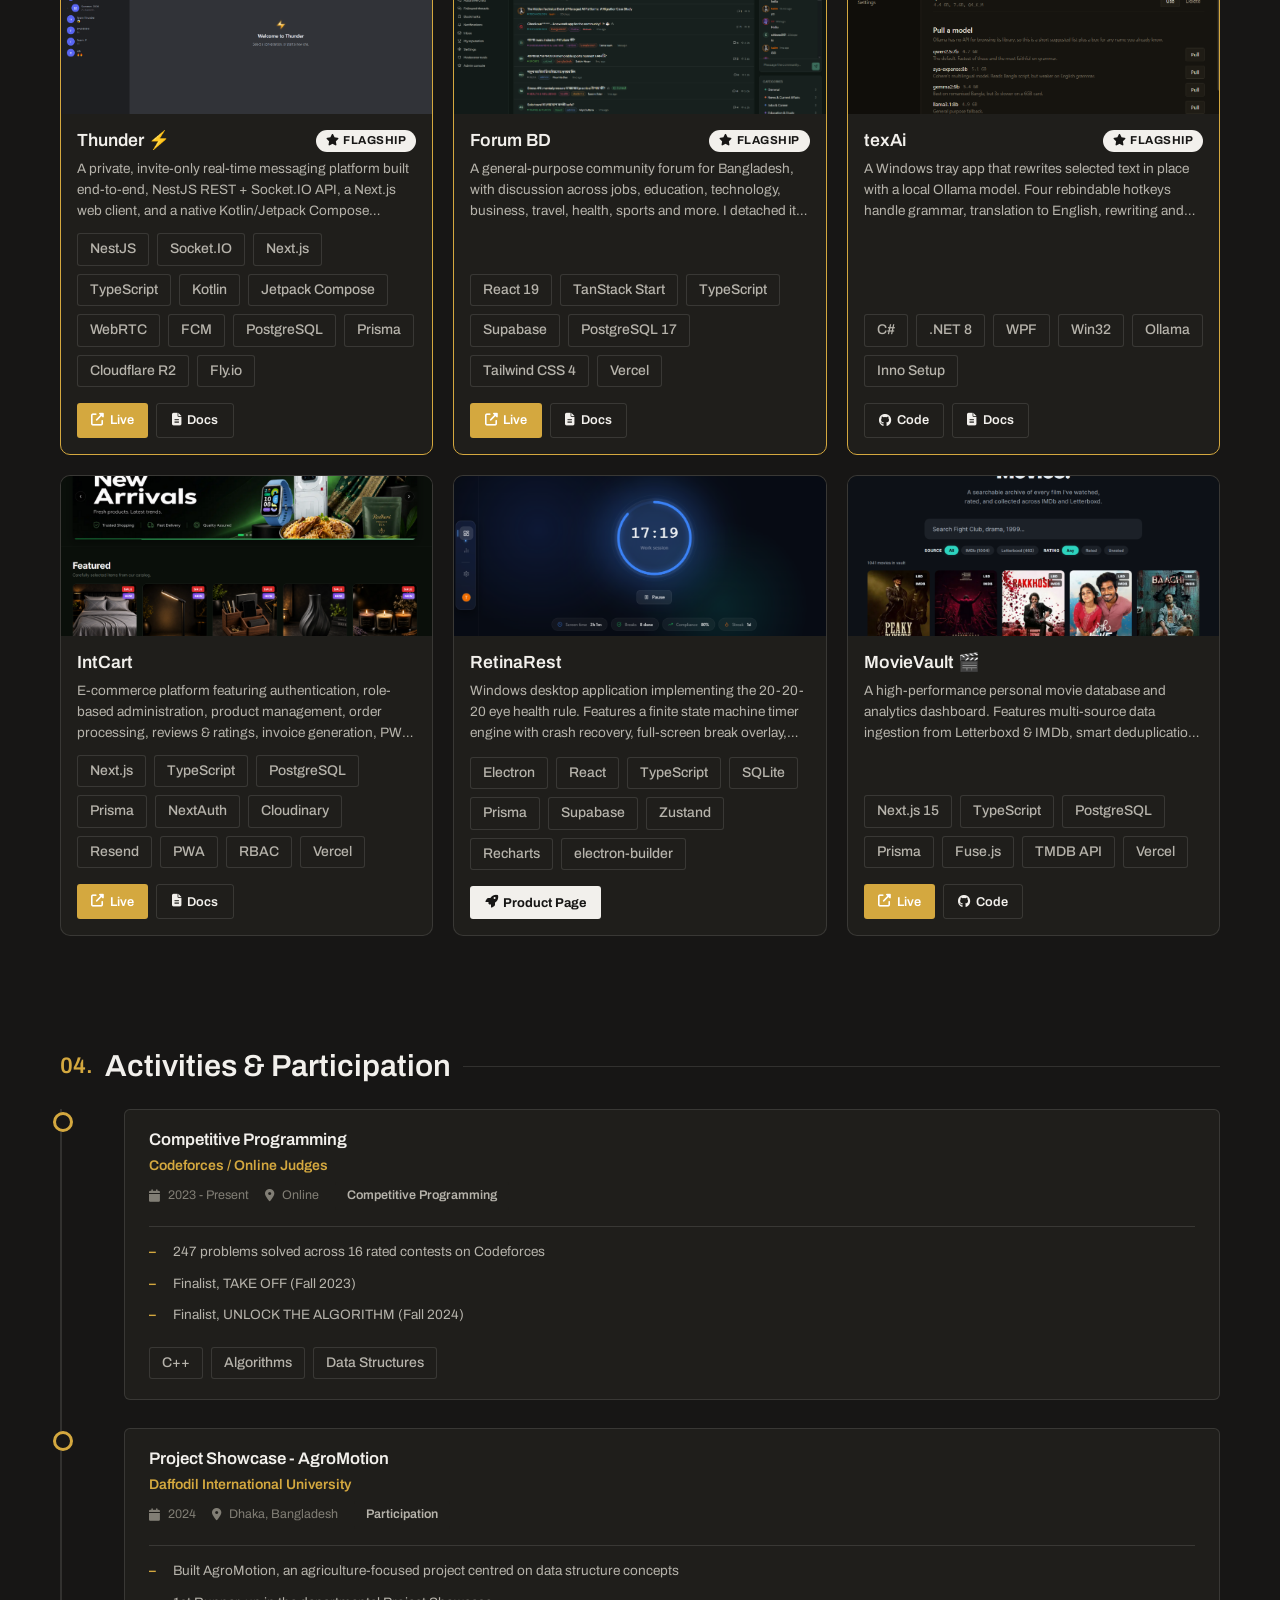
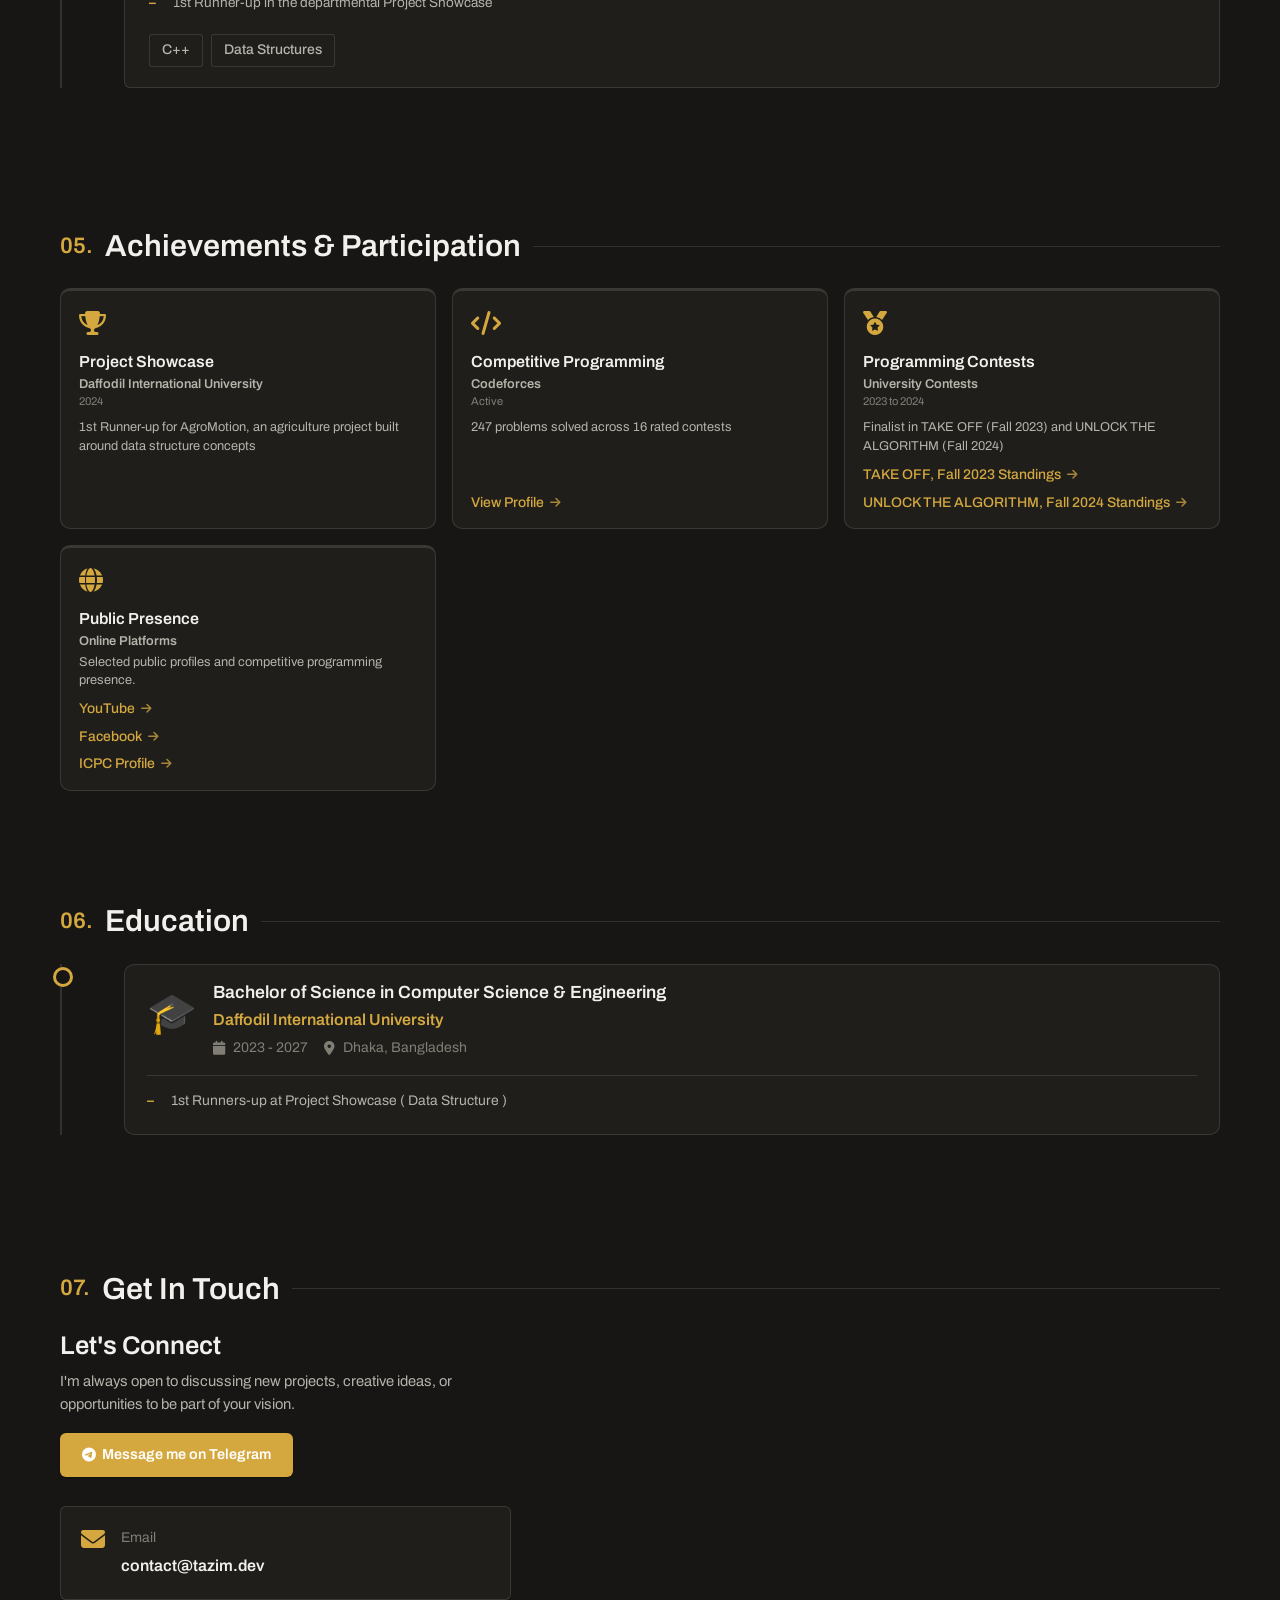
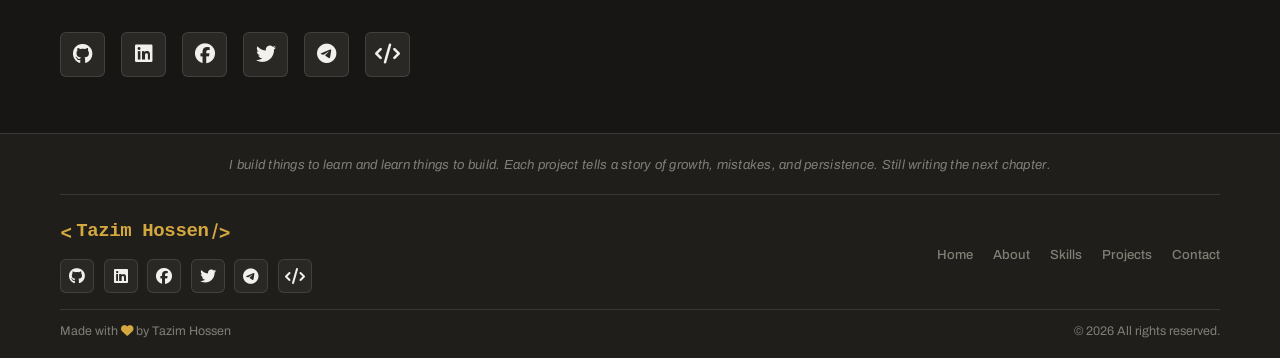
==== commit fd7abf99: "Default portfolio homepage to dark mode" ====
--- a/index.html
+++ b/index.html
@@ -1,7 +1,16 @@
 <!DOCTYPE html>
-<html lang="en">
+<html lang="en" data-theme="dark">
 <head>
     <meta charset="UTF-8">
+    <script>
+        // Apply an explicit saved preference before styles load.
+        try {
+            const savedTheme = localStorage.getItem('theme');
+            if (savedTheme === 'light' || savedTheme === 'dark') {
+                document.documentElement.setAttribute('data-theme', savedTheme);
+            }
+        } catch (_) { /* Keep the dark default when storage is unavailable. */ }
+    </script>
     <meta name="viewport" content="width=device-width, initial-scale=1.0">
     <title>Tazim Hossen | Software Engineer &amp; CSE Student</title>
 
@@ -113,7 +122,7 @@
             
             <div class="nav-actions">
                 <button class="theme-toggle" id="theme-toggle" aria-label="Toggle dark/light mode">
-                    <i class="fas fa-moon"></i>
+                    <i class="fas fa-sun"></i>
                 </button>
                 <button class="hamburger" id="hamburger" aria-label="Toggle menu">
                     <span></span>
--- a/css/style.css
+++ b/css/style.css
@@ -1,19 +1,20 @@
 /* ========================================
    Portfolio - CSS
    Theme: classic white and gray, one accent (terracotta)
-   Light is the default; dark is an optional toggle.
+   Dark is the default; light is an optional toggle.
    ======================================== */
 
 /* ========================================
    CSS Custom Properties
    ======================================== */
 :root {
+  color-scheme: light;
   /* Accent - used sparingly: links, buttons, active states, key numbers */
   --accent: #8a6d1f;
   --accent-hover: #6f5718;
   --accent-soft: rgba(138, 109, 31, 0.12);
 
-  /* Backgrounds - light theme (default) */
+  /* Backgrounds - light theme */
   --bg-primary: #ffffff;
   --bg-secondary: #f6f5f3;
   --bg-tertiary: #ececE8;
@@ -54,8 +55,9 @@
   --font-headings: 'Archivo', sans-serif;
 }
 
-/* Dark theme, opt-in via the toggle */
+/* Dark theme, selected by default in the page markup */
 [data-theme="dark"] {
+  color-scheme: dark;
   --accent: #d4a83f;
   --accent-hover: #e0b856;
   --accent-soft: rgba(212, 168, 63, 0.18);
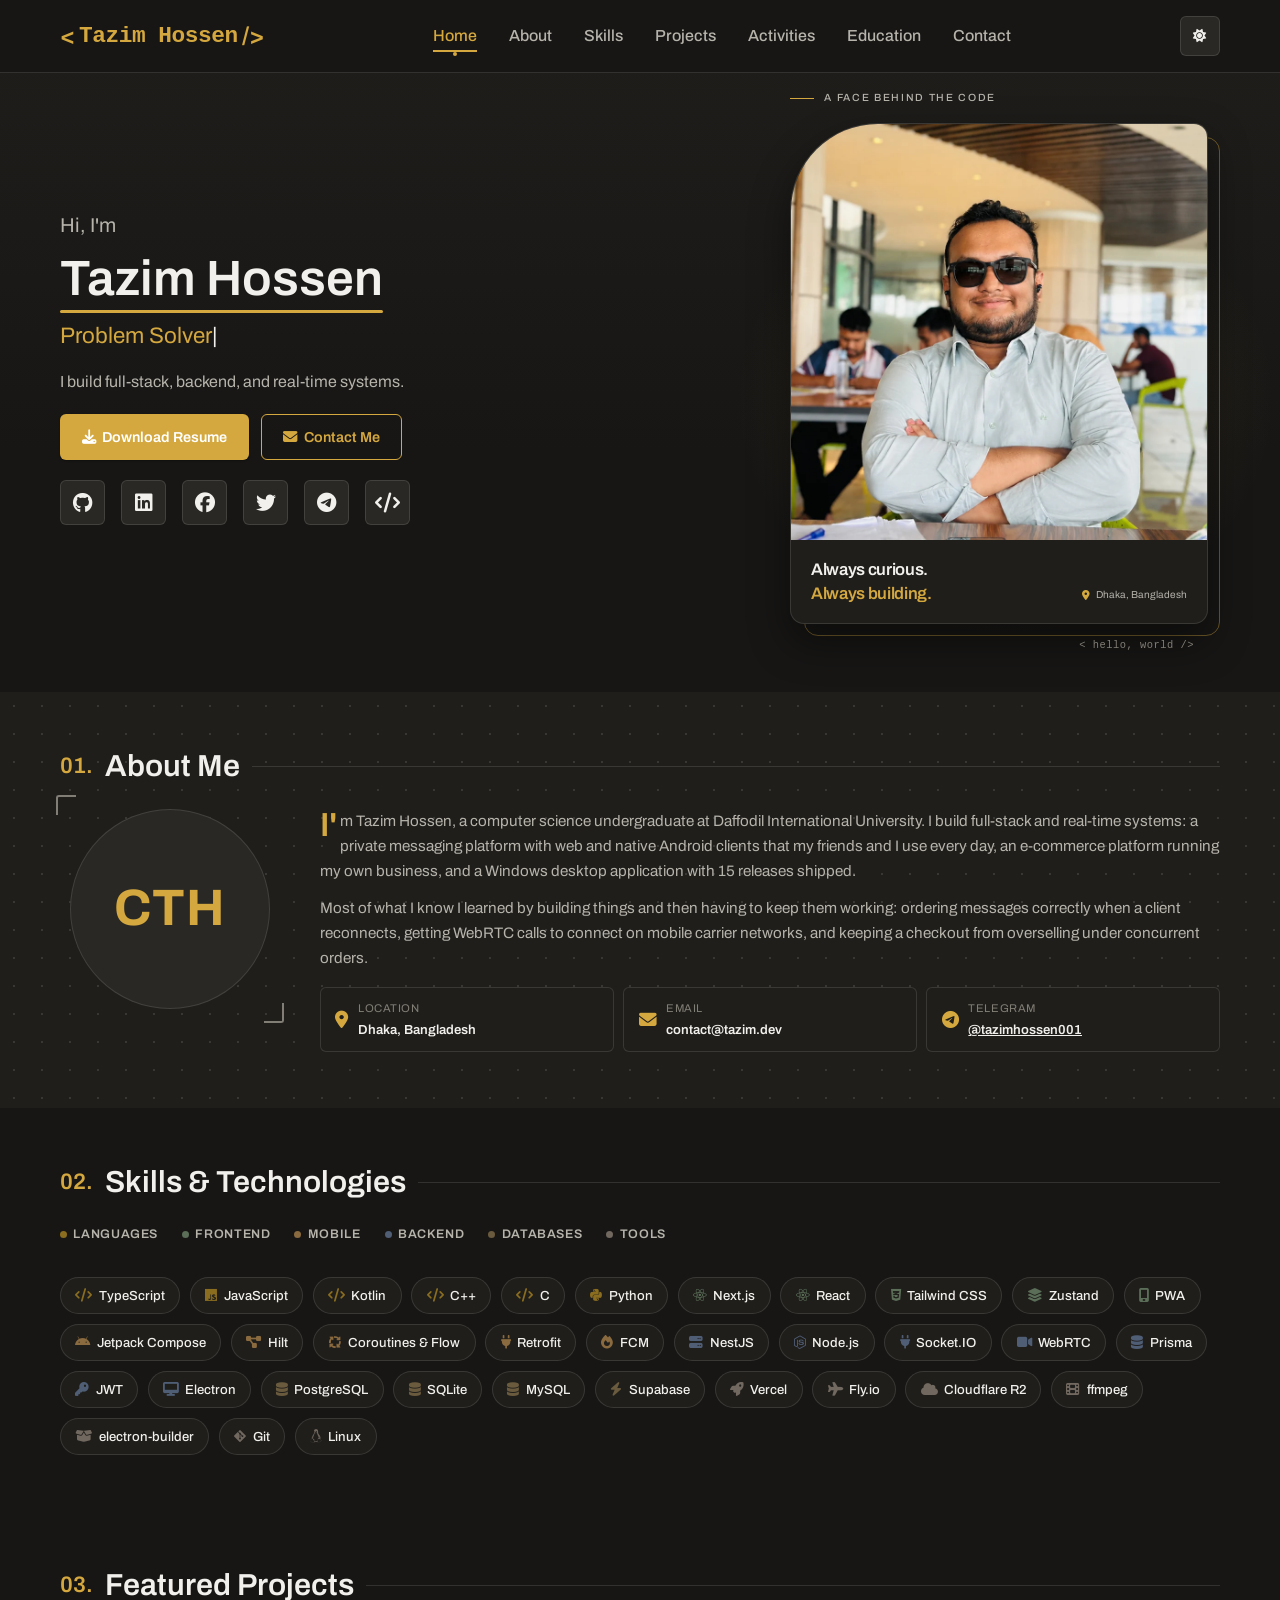
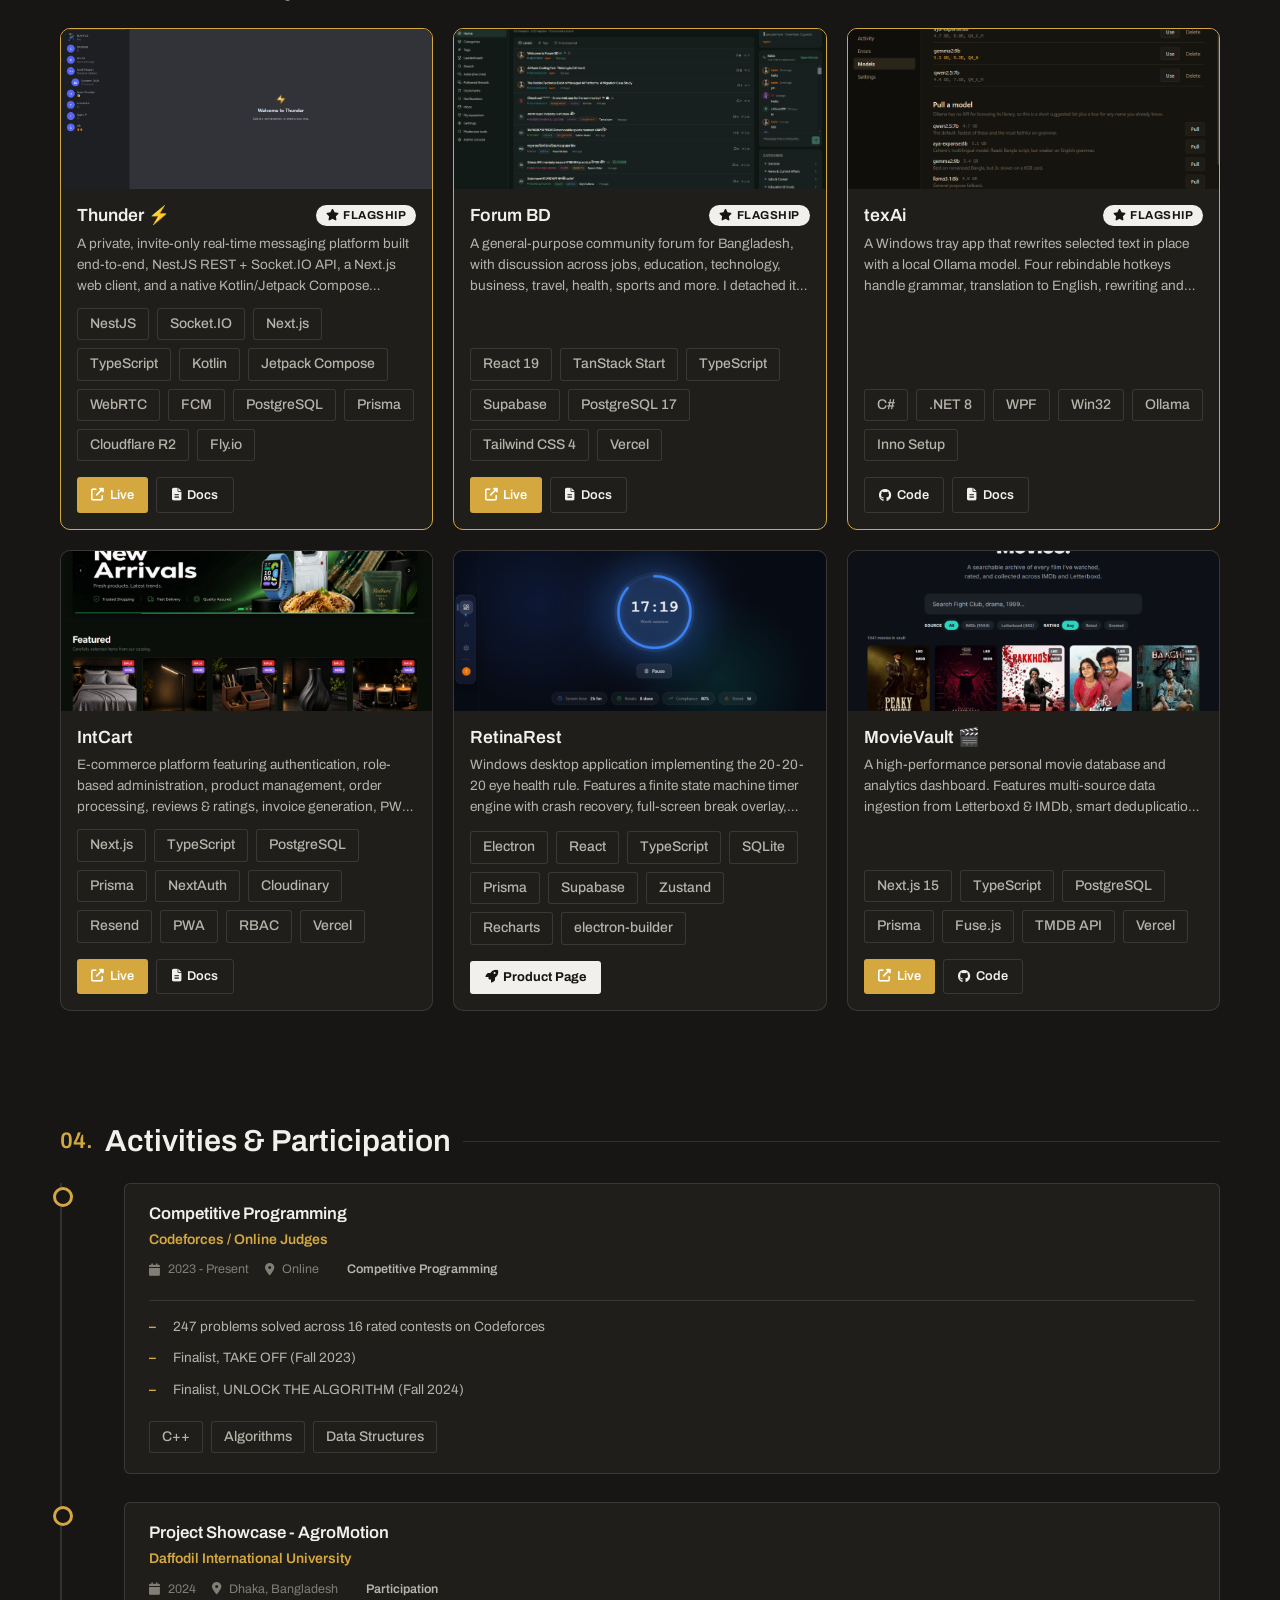
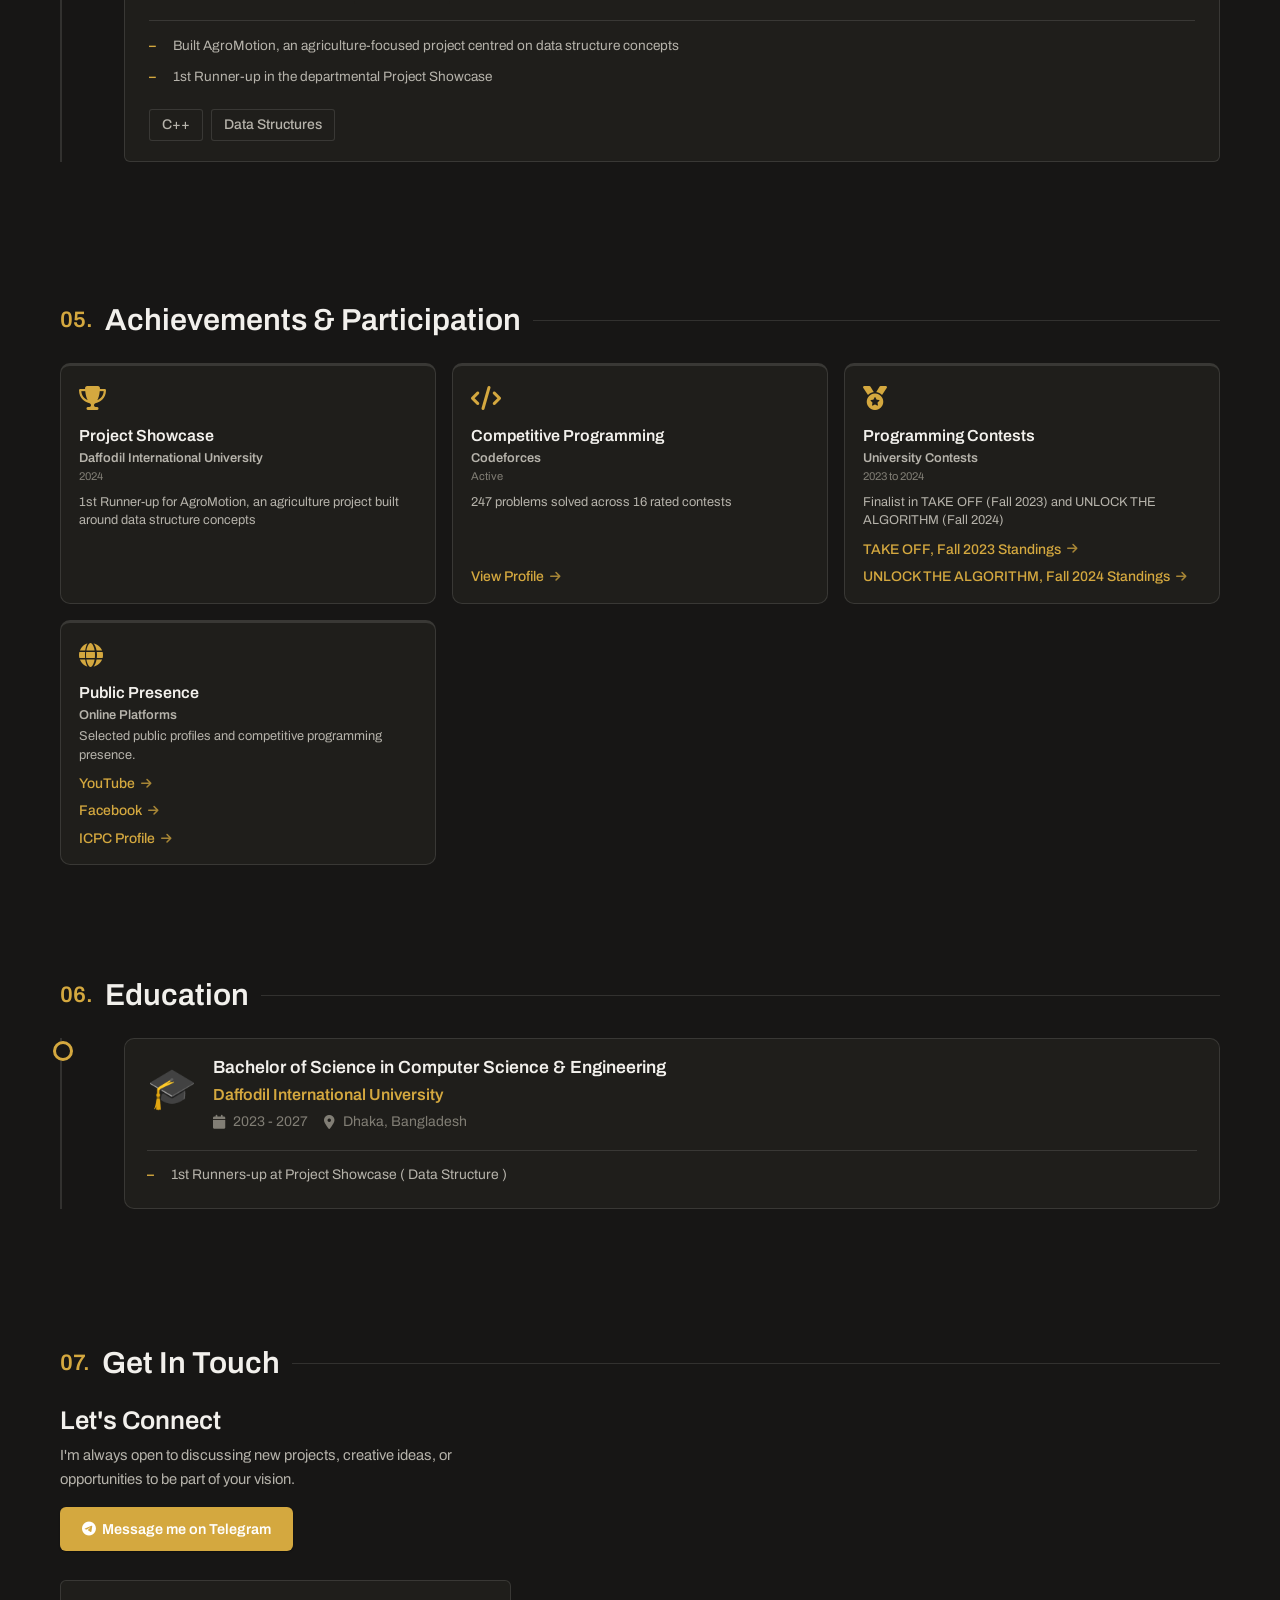
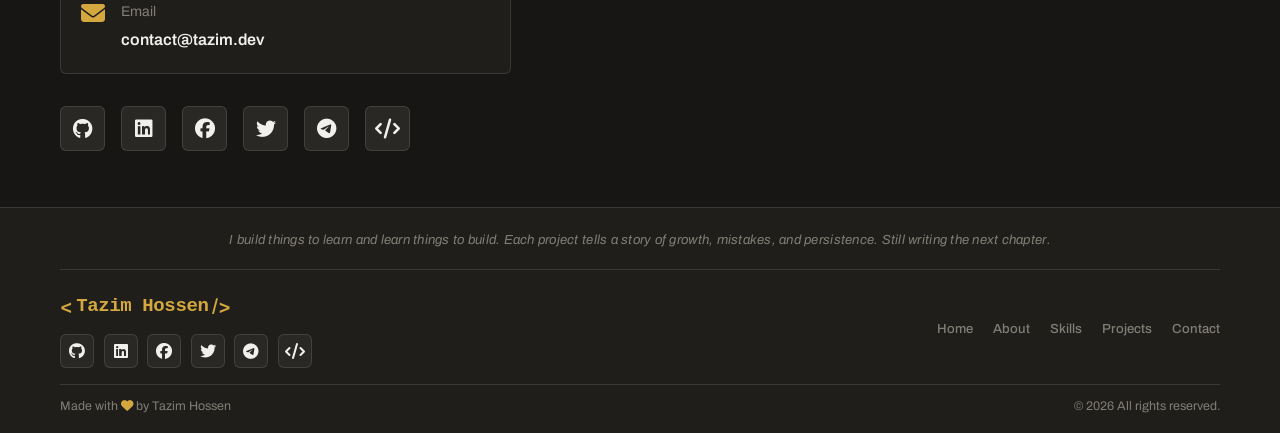
==== commit 16aabd82: "Feature lounge portrait in a responsive gold-accented hero card" ====
--- a/index.html
+++ b/index.html
@@ -59,7 +59,7 @@
     "@id":"https://tazim.dev/#person",
     "name":"Tazim Hossen",
     "url":"https://tazim.dev/",
-    "image":"https://tazim.dev/assets/images/unnamed.png",
+    "image":"https://tazim.dev/assets/images/tazim-lounge-portrait.webp",
     "jobTitle":"Computer Science Student",
     "affiliation":{"@type":"CollegeOrUniversity","name":"Daffodil International University"},
     "sameAs":[
@@ -97,7 +97,7 @@
     <link rel="stylesheet" href="https://cdnjs.cloudflare.com/ajax/libs/font-awesome/6.4.0/css/all.min.css">
     
     <!-- Custom CSS -->
-    <link rel="stylesheet" href="css/style.css">
+    <link rel="stylesheet" href="css/style.css?v=portrait-20261024">
 </head>
 <body>
 
@@ -163,9 +163,19 @@
                     </div>
                 </div>
                 <div class="hero-image">
-                    <div class="image-wrapper" id="image-wrapper">
-                        <img src="assets/images/unnamed.png" alt="Profile" id="profile-image" loading="lazy">
-                    </div>
+                    <figure class="portrait">
+                        <div class="portrait-kicker"><span aria-hidden="true"></span> A face behind the code</div>
+                        <div class="portrait-card">
+                            <div class="image-wrapper" id="image-wrapper">
+                                <img src="assets/images/tazim-lounge-portrait.webp" alt="Tazim Hossen seated in a sunlit study lounge" id="profile-image" width="908" height="908" fetchpriority="high">
+                            </div>
+                            <figcaption class="portrait-caption">
+                                <p>Always curious.<br><span>Always building.</span></p>
+                                <span class="portrait-location"><i class="fas fa-location-dot" aria-hidden="true"></i> Dhaka, Bangladesh</span>
+                            </figcaption>
+                        </div>
+                        <span class="portrait-coordinate" aria-hidden="true">&lt; hello, world /&gt;</span>
+                    </figure>
                 </div>
             </div>
         </div>
@@ -397,7 +407,7 @@
     <div class="scroll-progress" id="scroll-progress"></div>
 
     <!-- Scripts -->
-    <script src="js/data.js"></script>
+    <script src="js/data.js?v=portrait-20261024"></script>
     <script src="js/script.js"></script>
     <script src="js/visitors.js"></script>
 
--- a/css/style.css
+++ b/css/style.css
@@ -354,8 +354,8 @@
 
 .hero-content {
   display: grid;
-  grid-template-columns: 1fr auto;
-  gap: 2.5rem;
+  grid-template-columns: minmax(0, 1fr) minmax(0, 430px);
+  gap: clamp(2.5rem, 6vw, 6rem);
   align-items: center;
 }
 
@@ -457,28 +457,132 @@
 .hero-image {
   display: flex;
   justify-content: center;
-}
-
-.image-wrapper {
+  min-width: 0;
+}
+
+.portrait {
   position: relative;
   width: 100%;
-  max-width: 480px;
-  aspect-ratio: 1 / 1;
-  display: flex;
-  align-items: flex-end;
-  justify-content: center;
+  max-width: 430px;
+  margin: 0;
+  padding: 0 12px 20px 0;
+  isolation: isolate;
+  animation: fadeInRight 0.8s ease-out;
+}
+
+.portrait::before {
+  content: '';
+  position: absolute;
+  inset: 12% -15% 0;
+  z-index: -1;
+  background: radial-gradient(ellipse, var(--accent-soft), transparent 68%);
+  pointer-events: none;
+}
+
+.portrait-kicker {
+  display: flex;
+  align-items: center;
+  gap: 0.65rem;
+  margin-bottom: 1rem;
+  color: var(--text-secondary);
+  font-size: 0.65rem;
+  font-weight: 500;
+  text-transform: uppercase;
+  letter-spacing: 0.16em;
+}
+
+.portrait-kicker > span {
+  width: 24px;
+  height: 1px;
+  background: var(--accent);
+}
+
+.portrait-card {
+  position: relative;
+  border: 1px solid var(--border-color);
+  border-radius: 88px 14px 14px 14px;
+  background: var(--bg-card);
+  box-shadow: var(--shadow-lg);
+}
+
+.portrait-card::before {
+  content: '';
+  position: absolute;
+  inset: 13px -13px -13px 13px;
+  z-index: -1;
+  border: 1px solid var(--accent);
+  border-radius: inherit;
+  opacity: 0.45;
+  transition: transform var(--transition-base);
+}
+
+.image-wrapper {
+  width: 100%;
+  aspect-ratio: 1;
+  overflow: hidden;
+  border-radius: 87px 13px 0 0;
+  background: var(--bg-tertiary);
 }
 
 .image-wrapper img {
+  display: block;
   width: 100%;
   height: 100%;
-  object-fit: contain;
-  object-position: bottom center;
-  position: relative;
-  z-index: 3;
-  /* Fade the bottom so the cutout blends into the page instead of a hard edge */
-  -webkit-mask-image: linear-gradient(to bottom, #000 76%, transparent 100%);
-  mask-image: linear-gradient(to bottom, #000 76%, transparent 100%);
+  object-fit: cover;
+  transition: transform 0.6s ease;
+}
+
+.portrait-card:hover .image-wrapper img {
+  transform: scale(1.035);
+}
+
+.portrait-card:hover::before {
+  transform: translate(3px, 3px);
+}
+
+.portrait-caption {
+  display: flex;
+  align-items: flex-end;
+  justify-content: space-between;
+  gap: 1rem;
+  padding: 1.15rem 1.25rem;
+  text-align: left;
+}
+
+.portrait-caption p {
+  color: var(--text-primary);
+  font-size: 1.05rem;
+  font-weight: 600;
+  line-height: 1.4;
+  letter-spacing: -0.02em;
+}
+
+.portrait-caption p > span {
+  color: var(--accent);
+}
+
+.portrait-location {
+  display: flex;
+  align-items: center;
+  gap: 0.35rem;
+  padding-bottom: 0.15rem;
+  color: var(--text-secondary);
+  font-size: 0.63rem;
+  white-space: nowrap;
+}
+
+.portrait-location i {
+  color: var(--accent);
+}
+
+.portrait-coordinate {
+  position: absolute;
+  right: 26px;
+  bottom: -0.6rem;
+  color: var(--text-muted);
+  font-family: monospace;
+  font-size: 0.65rem;
+  letter-spacing: 0.05em;
 }
 
 .scroll-indicator {
@@ -1714,6 +1818,8 @@
 
   .hero-text { order: 2; }
   .hero-image { order: 1; }
+  .hero-description { margin-inline: auto; }
+  .portrait { max-width: 350px; }
 
   .hero-buttons,
   .hero-social { justify-content: center; }
@@ -1786,12 +1892,11 @@
   .hero-title { font-size: 1.2rem; min-height: 2rem; justify-content: center; }
   .hero-description { font-size: 0.95rem; margin-bottom: 1.5rem; }
 
-  .image-wrapper {
-    width: 100%;
-    max-width: 340px;
-    height: auto;
-    margin: 0 auto;
-  }
+  .portrait { max-width: 310px; }
+  .portrait-kicker { font-size: 0.58rem; margin-bottom: 0.75rem; }
+  .portrait-caption { padding: 0.9rem 1rem; gap: 0.5rem; }
+  .portrait-caption p { font-size: 0.95rem; }
+  .portrait-location { font-size: 0.58rem; }
 
   .hero {
     padding: 75px 0 2rem;
@@ -1894,7 +1999,7 @@
 @media (max-width: 400px) {
   .hero-name { font-size: 2rem; }
   .hero-title { font-size: 1rem; }
-  .image-wrapper { width: 100%; max-width: 260px; height: auto; }
+  .portrait { max-width: 280px; }
   .section-title { font-size: 1.4rem; }
 }
 
